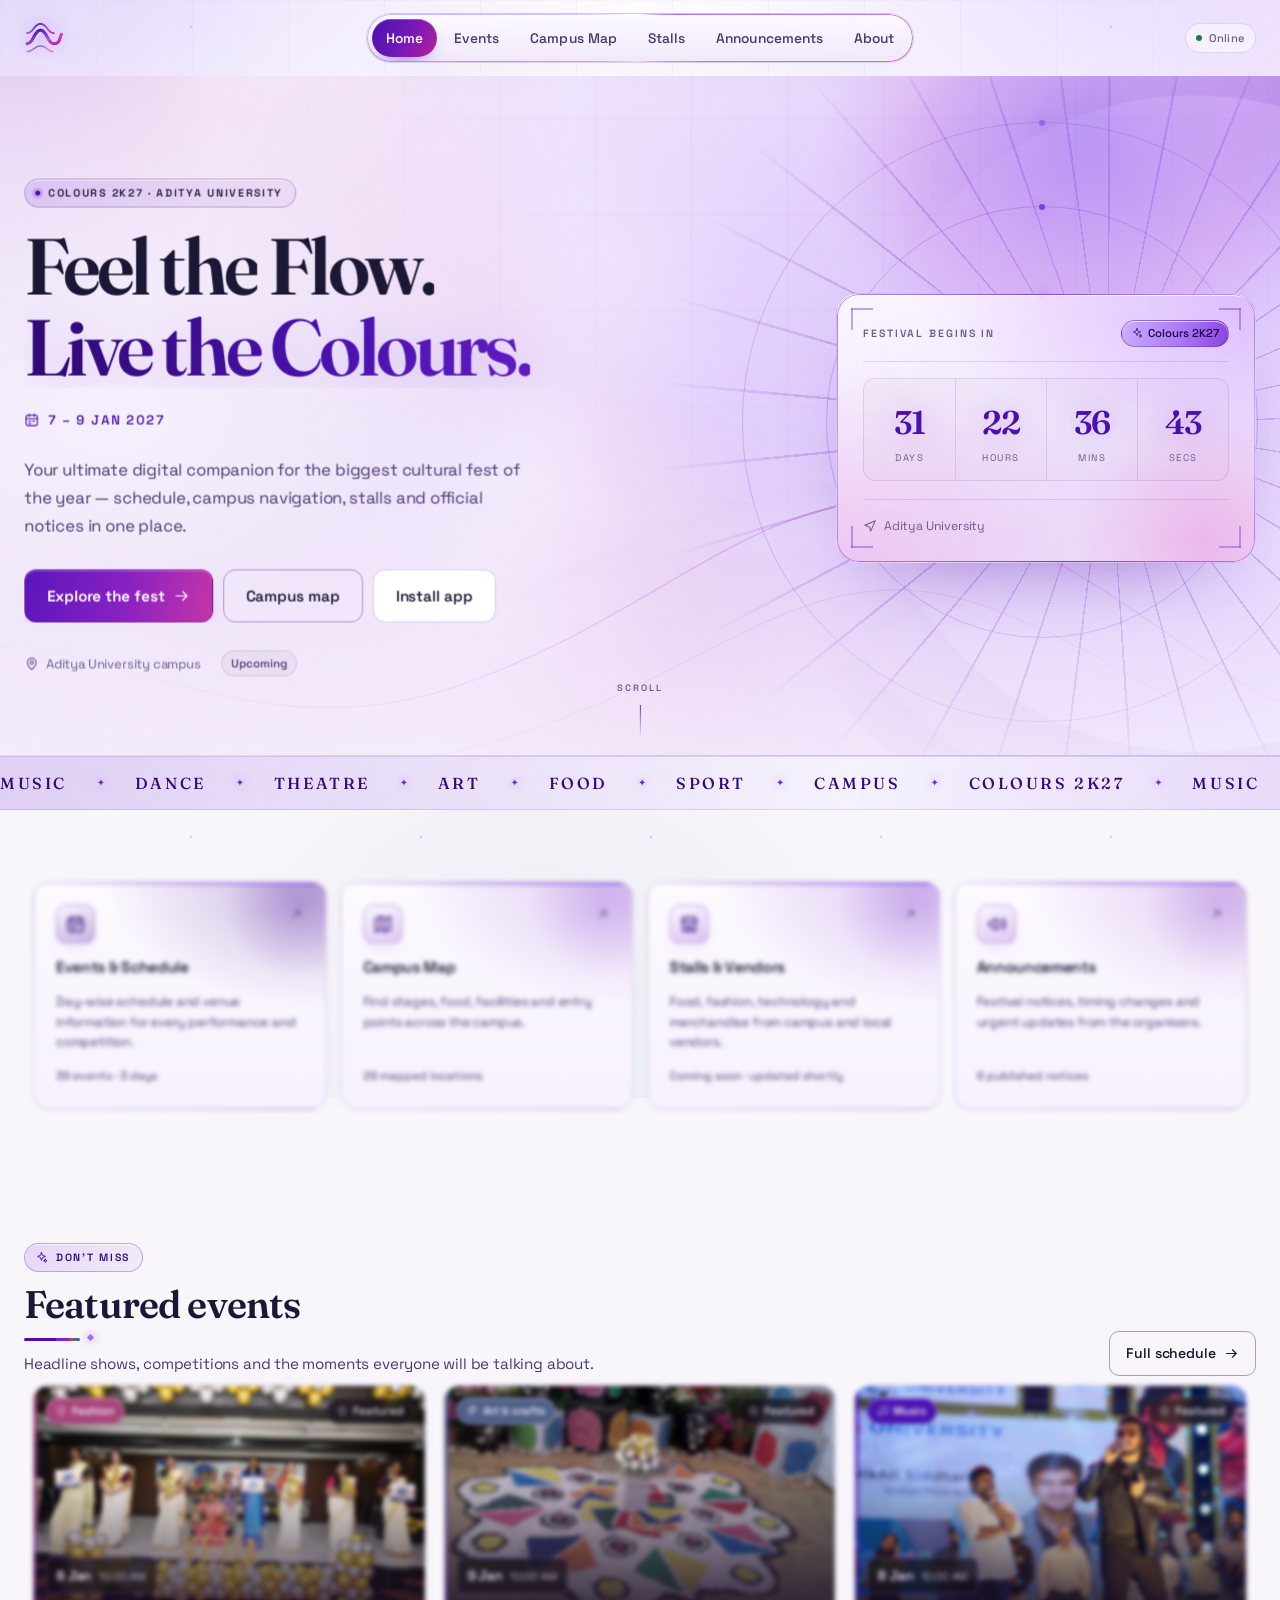
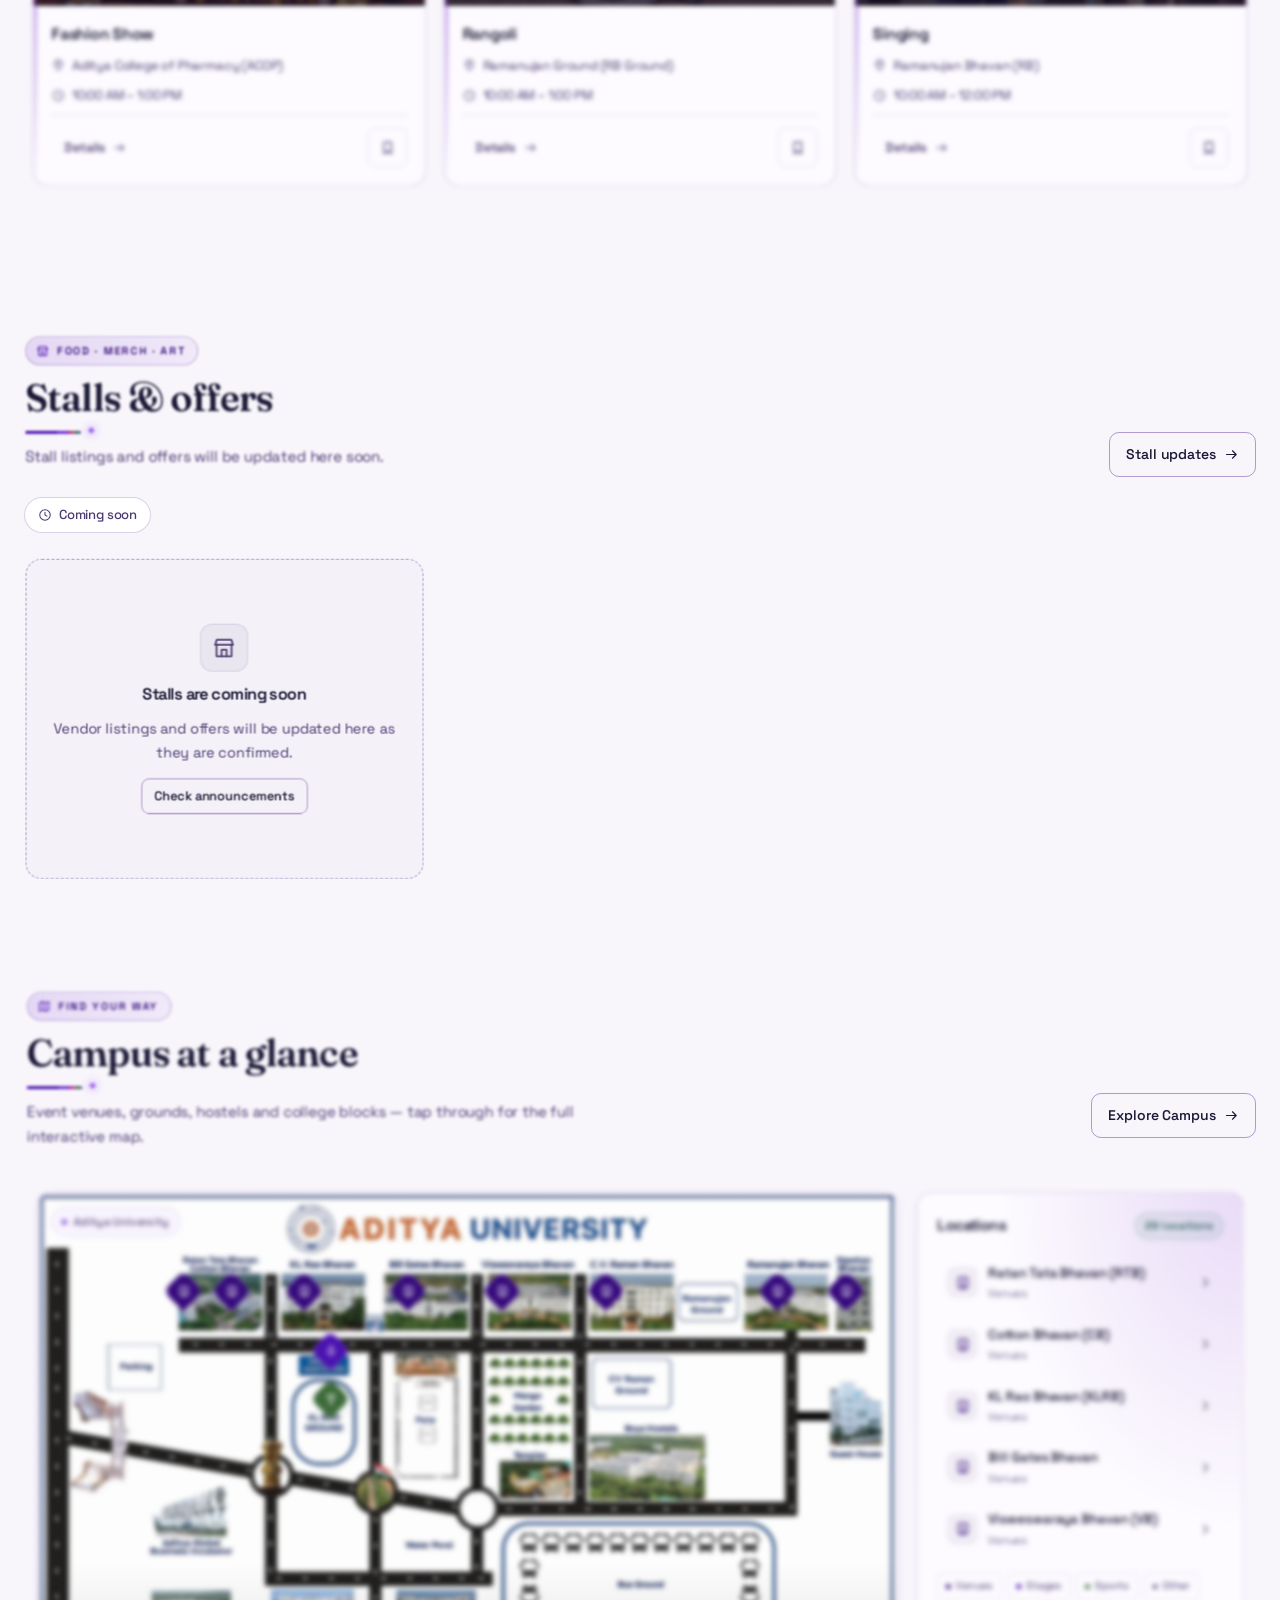
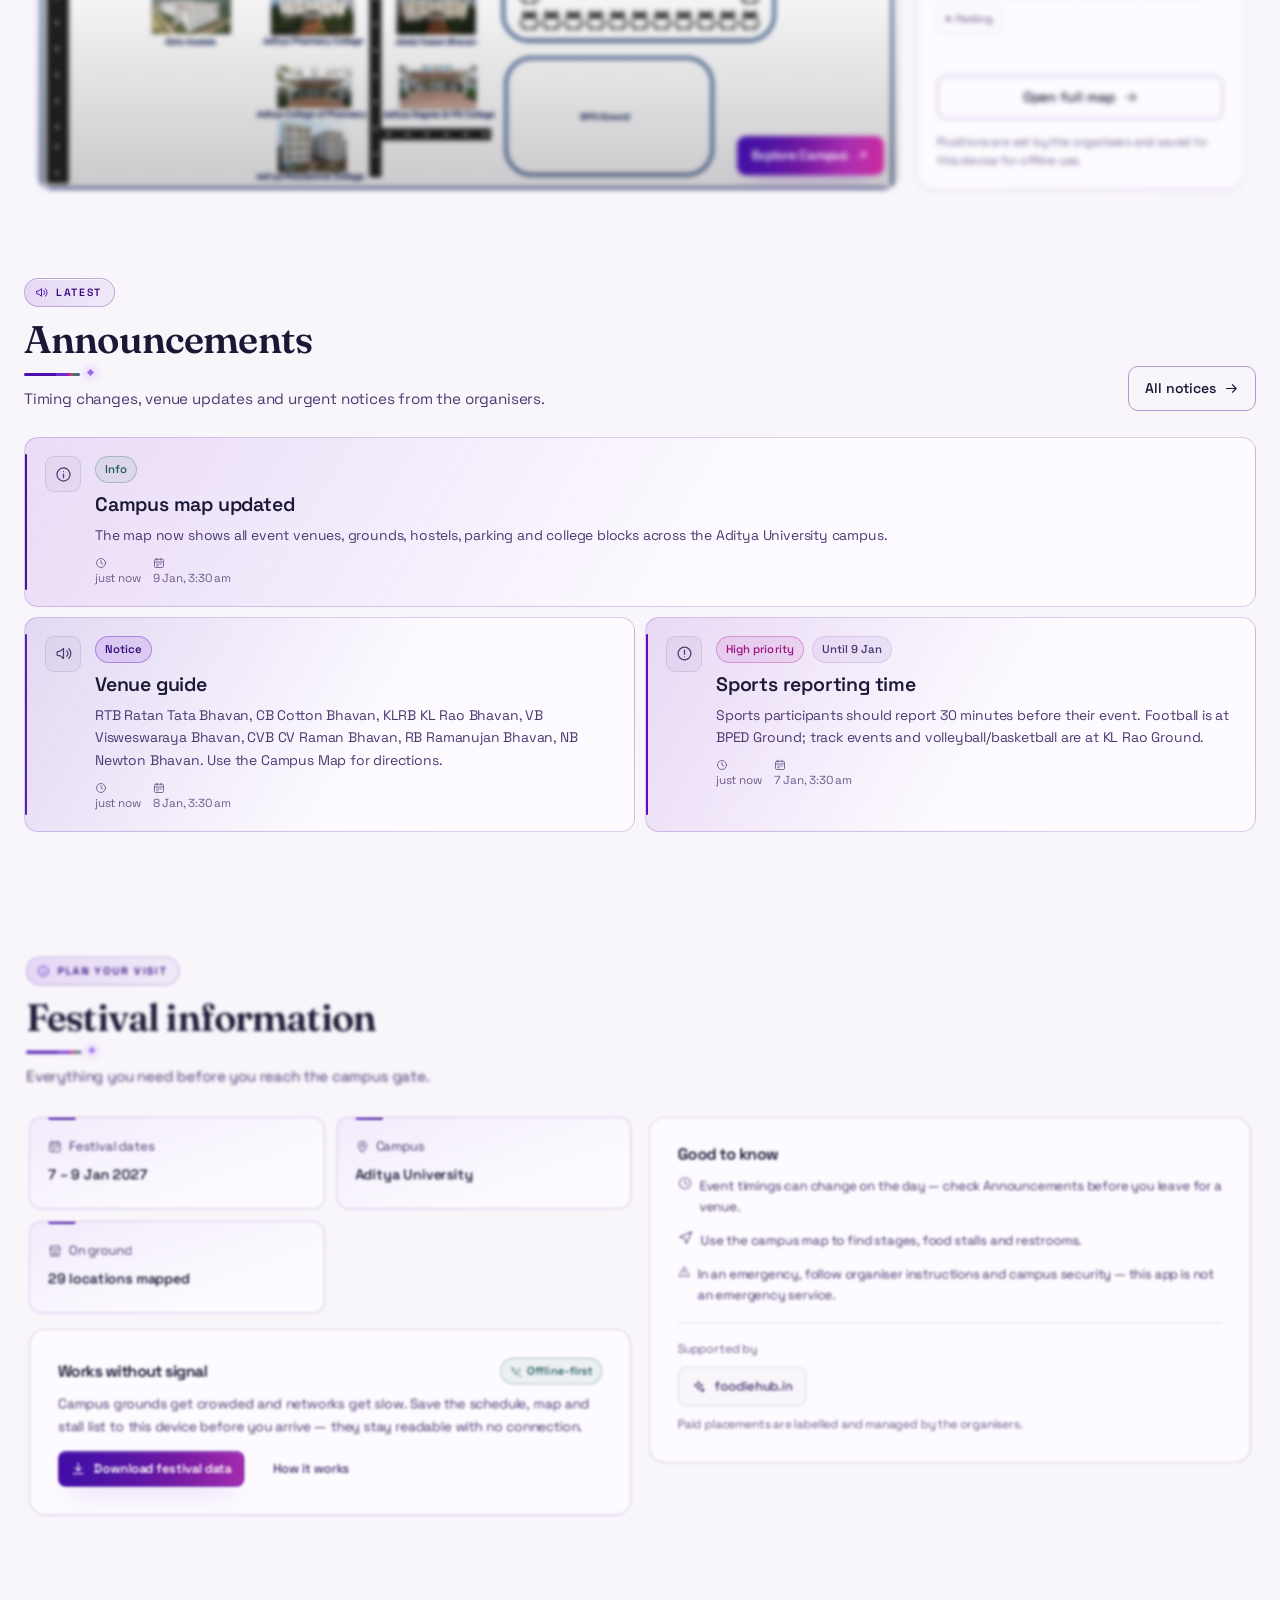
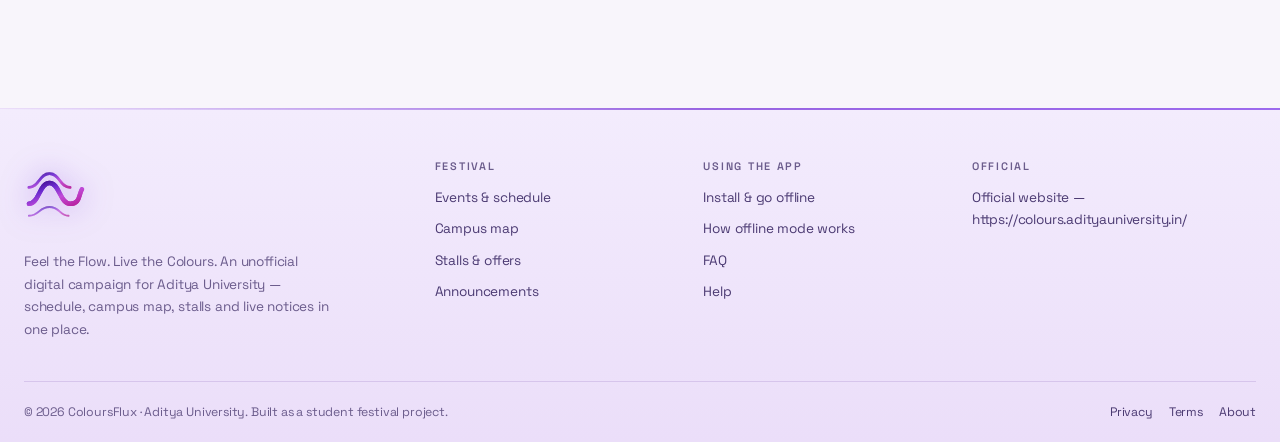
==== index.html @ 18044e61 "Remove data-source notices from public pages Dropped all public sync/sample info strips and labels, " ====
<!doctype html>
<html lang="en">
<head>
  <meta charset="utf-8" />
  <script>
    /* One-time reset for browsers still running an old service-worker cache. */
    (function () {
      try {
        var stamp = 'v2.0.59';
        if (!('serviceWorker' in navigator) || localStorage.getItem('cf.cacheReset') === stamp) return;
        Promise.all([navigator.serviceWorker.getRegistrations(), caches.keys()])
          .then(function (res) {
            var regs = res[0] || [];
            var keys = (res[1] || []).filter(function (k) { return k.indexOf('coloursflux-') === 0; });
            if (!regs.length && !keys.length) return;
            localStorage.setItem('cf.cacheReset', stamp);
            return Promise.all(
              regs.map(function (r) { return r.unregister(); }).concat(
                keys.map(function (k) { return caches.delete(k); })
              )
            ).then(function () { location.reload(); });
          })
          .catch(function () {});
      } catch (e) {}
    })();
  </script>

  <meta name="viewport" content="width=device-width, initial-scale=1, viewport-fit=cover" />
  <title>ColoursFlux — Feel the Flow. Live the Colours.</title>
  <meta name="description" content="ColoursFlux is an unofficial digital campaign for Colours 2K27 at Aditya University. Explore events, the campus map, stalls, offers and live announcements — online or offline." />
  <meta name="theme-color" content="#f8f5fb" />
  <meta name="color-scheme" content="light" />
  <link rel="preload" href="assets/fonts/fraunces-latin.woff2" as="font" type="font/woff2" crossorigin />
  <link rel="preload" href="assets/fonts/space-grotesk-latin.woff2" as="font" type="font/woff2" crossorigin />
  <link rel="manifest" href="manifest.webmanifest" />
  <link rel="icon" href="assets/icons/favicon.png" sizes="64x64" type="image/png" />
  <link rel="icon" href="assets/icons/favicon.svg" type="image/svg+xml" />
  <link rel="apple-touch-icon" href="assets/icons/apple-touch-icon.png" />
  <meta property="og:title" content="ColoursFlux — Colours 2K27" />
  <meta property="og:description" content="Feel the Flow. Live the Colours. Events, campus map, stalls and announcements in one app." />
  <meta property="og:type" content="website" />
  <script>
    // The cultural ident greets every fresh open of the website, even on the
    // same device. Moving from another page of the site, reloading or going
    // back stays quiet. ?intro=0 skips it, ?intro=1 replays it.
    try {
      const params = new URLSearchParams(location.search);
      const forced = params.get('intro') === '1';
      const skip = params.get('intro') === '0';
      let internal = false;
      if (!forced && !skip) {
        const entry = performance.getEntriesByType('navigation')[0];
        const type = entry
          ? entry.type
          : (performance.navigation && ['navigate', 'reload', 'back_forward'][performance.navigation.type]) || 'navigate';
        if (type === 'back_forward' || type === 'reload') {
          internal = true;
        } else if (document.referrer) {
          try {
            internal = new URL(document.referrer).origin === location.origin;
          } catch (e) {}
        }
      }
      if (skip || (!forced && internal)) {
        document.documentElement.classList.add('intro-seen');
      }
    } catch (e) {}
  </script>
  <link rel="stylesheet" href="assets/css/base.css?v=2.0.59" />
  <link rel="stylesheet" href="assets/css/components.css?v=2.0.59" />
  <link rel="stylesheet" href="assets/css/pages.css?v=2.0.59" />
  <link rel="stylesheet" href="assets/css/intro.css?v=9" />
  <noscript><style>.intro { display: none; }</style></noscript>
  <script type="module" src="assets/js/pages/home.js?v=2"></script>
  <script type="module">
    // Boot the opening animation independently of the cached home bundle, so
    // it still plays for visitors who have an older home.js in the service
    // worker cache.
    import { mountIntro } from './assets/js/intro.js?v=12';
    mountIntro();
  </script>
</head>
<body>
  <div class="intro" id="fest-intro" role="presentation" aria-hidden="true">
    <div class="intro-aura" aria-hidden="true"></div>

    <div class="intro-stage">
      <div class="intro-emblem" aria-hidden="true">
        <span class="intro-rays"></span>
        <span class="intro-rings">
          <i class="intro-ring-outer"></i>
          <i class="intro-ring-mid"></i>
          <i class="intro-ring-inner"></i>
        </span>
        <div class="intro-petals intro-petals-outer"></div>
        <div class="intro-petals intro-petals-inner"></div>
        <div class="intro-kolam"></div>

        <span class="intro-disc">
          <svg class="intro-wave" viewBox="55 115 435 330" xmlns="http://www.w3.org/2000/svg" focusable="false">
            <defs>
              <linearGradient id="intro-flow" x1="0" y1="0" x2="1" y2="1">
                <stop offset="0" stop-color="#35097c" />
                <stop offset=".32" stop-color="#6b2bd0" />
                <stop offset=".62" stop-color="#c04ad8" />
                <stop offset="1" stop-color="#b7209b" />
              </linearGradient>
            </defs>
            <g fill="none" stroke="url(#intro-flow)" stroke-linecap="round">
              <path pathLength="100" d="M86 336c66 0 66-132 132-132s66 132 132 132 54-60 76-92" stroke-width="28" />
              <path pathLength="100" d="M86 232c66 0 66-88 132-88s66 88 132 88" stroke-width="17" opacity=".72" />
              <path pathLength="100" d="M86 412c66 0 66-56 132-56s66 56 122 56" stroke-width="12" opacity=".45" />
            </g>
          </svg>
        </span>
      </div>

      <div class="intro-copy">
        <p class="intro-kicker">A Cultural Festival</p>
        <h2 class="intro-title" aria-label="Colours Flux">
          <span class="intro-word">Colours</span>
          <span class="intro-word intro-word-flux">Flux</span>
        </h2>
        <p class="intro-subtitle">An <span>unofficial</span> digital campaign of Colours.</p>
        <span class="intro-underline" aria-hidden="true"></span>
        <p class="intro-meta">7&ndash;9 January 2027</p>
        <p class="intro-institution">Aditya University</p>
      </div>
    </div>

    <span class="intro-enter"><span class="intro-enter-dot"></span> Tap to enter</span>
    <span class="intro-timer" aria-hidden="true"><i></i></span>
  </div>
  <script>
    // Last-resort cleanup if the module fails to load or a cached script is
    // still the previous version. The controller normally closes it sooner.
    setTimeout(function () {
      var intro = document.getElementById('fest-intro');
      if (!intro) return;
      intro.remove();
      document.documentElement.classList.remove('intro-open');
    }, 6100);
  </script>

  <a class="skip-link" href="#main">Skip to content</a>
  <header id="site-header" class="site-header"></header>

  <main id="main">
    <section class="hero">
      <div class="container hero-inner">
        <div class="hero-copy">
          <span class="eyebrow eyebrow-glow"><span class="dot"></span> Colours 2K27 · Aditya University</span>
          <h1>Feel the Flow. <br /><span class="gradient-text">Live the Colours.</span></h1>
          <div class="hero-date" id="festival-dates">Dates announced soon</div>
          <p class="lead">Your ultimate digital companion for the biggest cultural fest of the year — schedule, campus navigation, stalls and official notices in one place.</p>

          <div class="cluster hero-actions">
            <a class="btn btn-gold btn-lg" href="events.html">Explore the fest <i data-icon="arrow-right" data-size="17"></i></a>
            <a class="btn btn-outline btn-lg" href="map.html">Campus map</a>
            <button class="btn btn-lg" data-install-app hidden>Install app</button>
          </div>

          <div class="hero-meta">
            <span><i data-icon="map-pin" data-size="15"></i> Aditya University campus</span>
            <span id="festival-phase" class="badge badge-purple">Schedule loading…</span>
          </div>
        </div>

        <aside class="hero-panel" aria-label="Festival countdown">
          <div class="hero-panel-head">
            <span class="hero-panel-kicker" id="countdown-label">Festival countdown</span>
            <span class="badge badge-gold"><i data-icon="sparkles" data-size="12"></i> Colours 2K27</span>
          </div>
          <div id="countdown-host" aria-live="off"></div>
          <div class="hero-panel-foot">
            <span><i data-icon="navigation" data-size="14"></i> Aditya University</span>
          </div>
        </aside>
      </div>
      <a class="hero-scroll" href="#quick-title"><span>Scroll</span><i aria-hidden="true"></i></a>
    </section>

    <div class="fest-ribbon" aria-hidden="true">
      <div class="fest-ribbon-track">
        <span class="ribbon-item">Music</span><span class="ribbon-star">✦</span>
        <span class="ribbon-item">Dance</span><span class="ribbon-star">✦</span>
        <span class="ribbon-item">Theatre</span><span class="ribbon-star">✦</span>
        <span class="ribbon-item">Art</span><span class="ribbon-star">✦</span>
        <span class="ribbon-item">Food</span><span class="ribbon-star">✦</span>
        <span class="ribbon-item">Sport</span><span class="ribbon-star">✦</span>
        <span class="ribbon-item">Campus</span><span class="ribbon-star">✦</span>
        <span class="ribbon-item">Colours 2K27</span><span class="ribbon-star">✦</span>
        <span class="ribbon-item">Music</span><span class="ribbon-star">✦</span>
        <span class="ribbon-item">Dance</span><span class="ribbon-star">✦</span>
        <span class="ribbon-item">Theatre</span><span class="ribbon-star">✦</span>
        <span class="ribbon-item">Art</span><span class="ribbon-star">✦</span>
        <span class="ribbon-item">Food</span><span class="ribbon-star">✦</span>
        <span class="ribbon-item">Sport</span><span class="ribbon-star">✦</span>
        <span class="ribbon-item">Campus</span><span class="ribbon-star">✦</span>
        <span class="ribbon-item">Colours 2K27</span><span class="ribbon-star">✦</span>
        <span class="ribbon-item">Music</span><span class="ribbon-star">✦</span>
        <span class="ribbon-item">Dance</span><span class="ribbon-star">✦</span>
        <span class="ribbon-item">Theatre</span><span class="ribbon-star">✦</span>
        <span class="ribbon-item">Art</span><span class="ribbon-star">✦</span>
        <span class="ribbon-item">Food</span><span class="ribbon-star">✦</span>
        <span class="ribbon-item">Sport</span><span class="ribbon-star">✦</span>
        <span class="ribbon-item">Campus</span><span class="ribbon-star">✦</span>
        <span class="ribbon-item">Colours 2K27</span><span class="ribbon-star">✦</span>
        <span class="ribbon-item">Music</span><span class="ribbon-star">✦</span>
        <span class="ribbon-item">Dance</span><span class="ribbon-star">✦</span>
        <span class="ribbon-item">Theatre</span><span class="ribbon-star">✦</span>
        <span class="ribbon-item">Art</span><span class="ribbon-star">✦</span>
        <span class="ribbon-item">Food</span><span class="ribbon-star">✦</span>
        <span class="ribbon-item">Sport</span><span class="ribbon-star">✦</span>
        <span class="ribbon-item">Campus</span><span class="ribbon-star">✦</span>
        <span class="ribbon-item">Colours 2K27</span><span class="ribbon-star">✦</span>
      </div>
    </div>

    <section class="section-tight" aria-labelledby="quick-title">
      <div class="container">
        <h2 id="quick-title" class="sr-only">Quick access</h2>
        <div class="quick-grid">
          <a class="quick-card" href="events.html">
            <span class="quick-etop">
              <span class="quick-icon"><i data-icon="calendar" data-size="20"></i></span>
              <span class="go" aria-hidden="true"><i data-icon="arrow-up-right" data-size="16"></i></span>
            </span>
            <span class="quick-label">Events &amp; Schedule</span>
            <span class="quick-sub">Day-wise schedule and venue information for every performance and competition.</span>
            <span class="quick-meta" id="quick-events">Full day-wise schedule</span>
          </a>
          <a class="quick-card" href="map.html">
            <span class="quick-etop">
              <span class="quick-icon"><i data-icon="map" data-size="20"></i></span>
              <span class="go" aria-hidden="true"><i data-icon="arrow-up-right" data-size="16"></i></span>
            </span>
            <span class="quick-label">Campus Map</span>
            <span class="quick-sub">Find stages, food, facilities and entry points across the campus.</span>
            <span class="quick-meta" id="quick-locations">Stages, food court, parking</span>
          </a>
          <a class="quick-card" href="stalls.html">
            <span class="quick-etop">
              <span class="quick-icon"><i data-icon="store" data-size="20"></i></span>
              <span class="go" aria-hidden="true"><i data-icon="arrow-up-right" data-size="16"></i></span>
            </span>
            <span class="quick-label">Stalls &amp; Vendors</span>
            <span class="quick-sub">Food, fashion, technology and merchandise from campus and local vendors.</span>
            <span class="quick-meta" id="quick-vendors">Vendors and festival offers</span>
          </a>
          <a class="quick-card" href="announcements.html">
            <span class="quick-etop">
              <span class="quick-icon"><i data-icon="megaphone" data-size="20"></i></span>
              <span class="go" aria-hidden="true"><i data-icon="arrow-up-right" data-size="16"></i></span>
            </span>
            <span class="quick-label">Announcements</span>
            <span class="quick-sub">Festival notices, timing changes and urgent updates from the organisers.</span>
            <span class="quick-meta" id="quick-announcements">Live notices and updates</span>
          </a>
        </div>
        <div id="home-status" style="margin-top:14px"></div>
      </div>
    </section>

    <section class="section" aria-labelledby="featured-events-title">
      <div class="container">
        <div class="section-head">
          <div>
            <span class="eyebrow"><i data-icon="sparkles" data-size="13"></i> Don't miss</span>
            <h2 id="featured-events-title" style="margin-top:10px">Featured events</h2>
            <p>Headline shows, competitions and the moments everyone will be talking about.</p>
          </div>
          <a class="btn btn-outline" href="events.html">Full schedule <i data-icon="arrow-right" data-size="15"></i></a>
        </div>
        <div class="grid grid-3" id="featured-events">
          <div class="sk-card"><div class="sk sk-media"></div><div style="padding:18px;display:grid;gap:10px"><div class="sk sk-line w60"></div><div class="sk sk-line w80"></div><div class="sk sk-line w40"></div></div></div>
          <div class="sk-card"><div class="sk sk-media"></div><div style="padding:18px;display:grid;gap:10px"><div class="sk sk-line w60"></div><div class="sk sk-line w80"></div><div class="sk sk-line w40"></div></div></div>
          <div class="sk-card"><div class="sk sk-media"></div><div style="padding:18px;display:grid;gap:10px"><div class="sk sk-line w60"></div><div class="sk sk-line w80"></div><div class="sk sk-line w40"></div></div></div>
        </div>
      </div>
    </section>

    <section class="section-tight" aria-labelledby="vendors-title">
      <div class="container">
        <div class="section-head">
          <div>
            <span class="eyebrow"><i data-icon="store" data-size="13"></i> Food · Merch · Art</span>
            <h2 id="vendors-title" style="margin-top:10px">Stalls &amp; offers</h2>
            <p>Stall listings and offers will be updated here soon.</p>
          </div>
          <a class="btn btn-outline" href="stalls.html">Stall updates <i data-icon="arrow-right" data-size="15"></i></a>
        </div>
        <div class="chip-row vendor-chips" id="home-vendor-chips" role="navigation" aria-label="Stall updates"></div>
        <div class="grid grid-3" id="featured-vendors">
          <div class="state">
            <div class="state-icon"><i data-icon="store" data-size="24"></i></div>
            <h3>Stalls are coming soon</h3>
            <p>Vendor listings and offers will be updated here as they are confirmed.</p>
          </div>
        </div>
      </div>
    </section>

    <section class="section-tight" aria-labelledby="map-preview-title">
      <div class="container">
        <div class="section-head">
          <div>
            <span class="eyebrow"><i data-icon="map" data-size="13"></i> Find your way</span>
            <h2 id="map-preview-title" style="margin-top:10px">Campus at a glance</h2>
            <p>Event venues, grounds, hostels and college blocks — tap through for the full interactive map.</p>
          </div>
          <a class="btn btn-outline" href="map.html">Explore Campus <i data-icon="arrow-right" data-size="15"></i></a>
        </div>

        <div class="home-map-grid">
          <div class="map-board map-preview" id="home-map-board" role="group" aria-label="Campus map preview">
            <div id="home-map-art"></div>
            <div id="home-map-markers" aria-hidden="true"></div>
            <span class="map-preview-badge"><span class="dot"></span> Aditya University</span>
            <a class="map-preview-cta" href="map.html">Explore Campus <i data-icon="arrow-up-right" data-size="14"></i></a>
          </div>

          <aside class="home-map-panel" aria-label="Campus locations preview">
            <div class="between">
              <h3>Locations</h3>
              <span class="badge badge-cyan" id="home-map-count">—</span>
            </div>
            <div class="home-map-list" id="home-map-list"></div>
            <div class="home-map-legend" id="home-map-legend" aria-label="Location types"></div>
            <a class="btn btn-outline btn-block" href="map.html">Open full map <i data-icon="arrow-right" data-size="15"></i></a>
            <p class="micro dim">Positions are set by the organisers and saved to this device for offline use.</p>
          </aside>
        </div>
      </div>
    </section>

    <section class="section-tight" aria-labelledby="announce-title">
      <div class="container">
        <div class="section-head">
          <div>
            <span class="eyebrow"><i data-icon="megaphone" data-size="13"></i> Latest</span>
            <h2 id="announce-title" style="margin-top:10px">Announcements</h2>
            <p>Timing changes, venue updates and urgent notices from the organisers.</p>
          </div>
          <a class="btn btn-outline" href="announcements.html">All notices <i data-icon="arrow-right" data-size="15"></i></a>
        </div>
        <div class="announce-feed home-announcements" id="home-announcements"></div>
      </div>
    </section>

    <section class="section" aria-labelledby="info-title">
      <div class="container">
        <div class="section-head">
          <div>
            <span class="eyebrow"><i data-icon="info" data-size="13"></i> Plan your visit</span>
            <h2 id="info-title" style="margin-top:10px">Festival information</h2>
            <p>Everything you need before you reach the campus gate.</p>
          </div>
        </div>

        <div class="grid grid-2" style="align-items:start">
          <div class="stack" style="--gap:16px">
            <div class="info-grid info-grid-2" id="festival-facts"></div>
            <div class="card card-pad">
              <div class="between" style="margin-bottom:8px">
                <h3 style="font-size:1rem">Works without signal</h3>
                <span class="badge badge-cyan"><i data-icon="wifi-off" data-size="12"></i> Offline-first</span>
              </div>
              <p class="small">Campus grounds get crowded and networks get slow. Save the schedule, map and stall list to this device before you arrive — they stay readable with no connection.</p>
              <div class="cluster" style="margin-top:14px">
                <button class="btn btn-primary btn-sm" data-download-data><i data-icon="download" data-size="15"></i> Download festival data</button>
                <a class="btn btn-sm btn-ghost" href="install.html">How it works</a>
              </div>
            </div>
          </div>

          <div class="card card-pad">
            <h3 style="font-size:1rem;margin-bottom:12px">Good to know</h3>
            <div class="stack" style="--gap:12px">
              <div class="meta-row" style="align-items:flex-start"><i data-icon="clock" data-size="16"></i><span style="white-space:normal">Event timings can change on the day — check Announcements before you leave for a venue.</span></div>
              <div class="meta-row" style="align-items:flex-start"><i data-icon="navigation" data-size="16"></i><span style="white-space:normal">Use the campus map to find stages, food stalls and restrooms.</span></div>
              <div class="meta-row" style="align-items:flex-start"><i data-icon="alert-triangle" data-size="16"></i><span style="white-space:normal">In an emergency, follow organiser instructions and campus security — this app is not an emergency service.</span></div>
            </div>
            <div class="divider" style="margin:16px 0"></div>
            <div id="sponsor-strip-host"></div>
          </div>
        </div>
      </div>
    </section>
  </main>

  <footer id="site-footer" class="site-footer"></footer>
</body>
</html>
---- assets/css/base.css ----
/* ============================================================
   ColoursFlux — foundations: tokens, reset, type, controls
   Official theme: pale lilac surfaces, deep-plum ink and a violet
   accent that runs to magenta in gradients. The --gold* token names
   are kept for compatibility but now hold that violet accent.
   ============================================================ */

@font-face {
  font-family: "Fraunces";
  src: url("../fonts/fraunces-latin.woff2") format("woff2");
  font-weight: 400 700;
  font-style: normal;
  font-display: swap;
}

@font-face {
  font-family: "Space Grotesk";
  src: url("../fonts/space-grotesk-latin.woff2") format("woff2");
  font-weight: 400 700;
  font-style: normal;
  font-display: swap;
}

:root {
  /* Surfaces — pale lilac */
  --bg: #f8f5fb;
  --bg-deep: #efe7fb;
  --bg-2: #f4eefc;
  --bg-elev: #ffffff;
  --card: #fdfbff;
  --card-2: #f6f0fd;
  --card-3: #ece2f8;
  --elevated: #ffffff;

  /* Ink */
  --text: #1a1835;
  --muted: #4b3a72;
  --muted-dim: #6b5c8c;

  /* Accents — violet leads; the rest are muted supporting hues */
  --purple: #3d08a6;
  --purple-bright: #6b2bd0;
  --magenta: #b7209b;
  --cyan: #2f6f6b;
  --blue: #3d6489;
  --green: #1d7a4d;
  --amber: #8a5a10;
  --red: #b3261e;
  --gold: #6b2bd0;
  --gold-bright: #9d6bf0;
  --gold-deep: #4a0fae;
  --gold-ink: #35097c;

  /* Lines */
  --border: rgba(78, 32, 148, 0.2);
  --border-strong: rgba(78, 32, 148, 0.42);
  --border-soft: rgba(78, 32, 148, 0.12);
  --hairline: rgba(78, 32, 148, 0.14);

  /* Gradients */
  --grad: linear-gradient(96deg, #2f0a72 0%, #4a12b0 28%, #6d21ca 56%, #8d2ac0 78%, #a52f9c 100%);
  --grad-cta: linear-gradient(100deg, #400ea7 0%, #5114a5 22%, #751aa3 46%, #ab2fb1 74%, #d02a9f 100%);
  --grad-soft: linear-gradient(140deg, rgba(107, 43, 208, 0.18), rgba(107, 43, 208, 0.04));
  --grad-gold: linear-gradient(100deg, #5b16bd, #8b22c2 55%, #c535a8);

  /* Shape + elevation */
  --r-sm: 8px;
  --r: 12px;
  --r-lg: 16px;
  --r-xl: 22px;
  --r-pill: 999px;

  --shadow-sm: 0 1px 2px rgba(46, 22, 86, 0.08);
  --shadow: 0 20px 42px -30px rgba(46, 22, 86, 0.34);
  --shadow-glow: 0 24px 56px -32px rgba(88, 22, 190, 0.4);
  --ring: 0 0 0 3px rgba(107, 43, 208, 0.3);

  /* Type */
  --font: "Space Grotesk", "Segoe UI Variable", "Segoe UI", system-ui, -apple-system, "Helvetica Neue", Arial, sans-serif;
  --font-display: "Fraunces", "Iowan Old Style", "Palatino Linotype", Georgia, serif;
  --mono: "JetBrains Mono", ui-monospace, SFMono-Regular, Menlo, Consolas, monospace;
  --fs-hero: clamp(2.9rem, 6.2vw, 5.4rem);
  --fs-page: clamp(2.1rem, 4vw, 3.1rem);

  /* Rhythm */
  --header-h: 76px;
  --container: 1800px;
  --ease: cubic-bezier(0.2, 0.7, 0.2, 1);
}

*,
*::before,
*::after {
  box-sizing: border-box;
}

* {
  margin: 0;
}

html {
  -webkit-text-size-adjust: 100%;
  scroll-behavior: smooth;
  scroll-padding-top: calc(var(--header-h) + 24px);
}

body {
  min-height: 100dvh;
  background: var(--bg);
  color: var(--text);
  font-family: var(--font);
  font-size: 16px;
  line-height: 1.65;
  letter-spacing: -0.011em;
  -webkit-font-smoothing: antialiased;
  text-rendering: optimizeLegibility;
  overflow-x: hidden;
}

/* Lilac wash: soft violet light in the corners over a near-white surface. */
body::before {
  content: "";
  position: fixed;
  inset: 0;
  z-index: -2;
  background:
    radial-gradient(50rem 32rem at 8% -12%, rgba(139, 92, 246, 0.2), transparent 68%),
    radial-gradient(46rem 32rem at 92% -8%, rgba(214, 190, 255, 0.55), transparent 66%),
    linear-gradient(180deg, #fdfbff 0%, var(--bg) 36rem);
  pointer-events: none;
}

body::after {
  content: "";
  position: fixed;
  inset: 0;
  z-index: -1;
  background-image:
    linear-gradient(to right, rgba(86, 38, 160, 0.05) 1px, transparent 1px),
    linear-gradient(to bottom, rgba(86, 38, 160, 0.04) 1px, transparent 1px);
  background-size: 96px 96px;
  mask-image: radial-gradient(90% 55% at 50% 0%, #000 0%, transparent 72%);
  -webkit-mask-image: radial-gradient(90% 55% at 50% 0%, #000 0%, transparent 72%);
  pointer-events: none;
}

img,
svg,
video {
  display: block;
  max-width: 100%;
}

img {
  height: auto;
}

a {
  color: inherit;
  text-decoration: none;
}

button,
input,
select,
textarea {
  font: inherit;
  color: inherit;
}

button {
  cursor: pointer;
  background: none;
  border: 0;
}

ul,
ol {
  padding: 0;
  list-style: none;
}

h1,
h2,
h3,
h4 {
  line-height: 1.1;
  letter-spacing: -0.034em;
  font-weight: 620;
  text-wrap: balance;
}

h1,
h2 {
  font-family: var(--font-display);
  font-optical-sizing: auto;
  font-weight: 600;
  letter-spacing: -0.022em;
}

h1 {
  font-size: clamp(2.6rem, 5.8vw, 4.6rem);
  letter-spacing: -0.03em;
}

h2 {
  font-size: clamp(1.7rem, 3.2vw, 2.4rem);
}

h3 {
  font-size: clamp(1.05rem, 1.7vw, 1.22rem);
}

p {
  color: var(--muted);
}

::selection {
  background: rgba(124, 58, 217, 0.35);
  color: #17121c;
}

:focus-visible {
  outline: 2px solid var(--gold-deep);
  outline-offset: 3px;
  border-radius: 6px;
}

/* ---------- layout ---------- */

.container {
  width: min(100% - 48px, var(--container));
  margin-inline: auto;
}

.container-narrow {
  width: min(100% - 48px, 820px);
  margin-inline: auto;
}

.section {
  padding-block: clamp(52px, 7vw, 84px);
}

.section-tight {
  padding-block: clamp(32px, 4.6vw, 52px);
}

.stack {
  display: flex;
  flex-direction: column;
  gap: var(--gap, 16px);
}

.cluster {
  display: flex;
  flex-wrap: wrap;
  align-items: center;
  gap: var(--gap, 12px);
}

.between {
  display: flex;
  align-items: center;
  justify-content: space-between;
  gap: 16px;
  flex-wrap: wrap;
}

.grid {
  display: grid;
  gap: 18px;
}

.grid-2 { grid-template-columns: repeat(2, minmax(0, 1fr)); }
.grid-3 { grid-template-columns: repeat(3, minmax(0, 1fr)); }
.grid-4 { grid-template-columns: repeat(4, minmax(0, 1fr)); }

.span-2 { grid-column: span 2; }
.span-full { grid-column: 1 / -1; }

/* ---------- type helpers ---------- */

.eyebrow {
  display: inline-flex;
  align-items: center;
  gap: 8px;
  padding: 5px 12px 5px 10px;
  border: 1px solid rgba(71, 18, 151, 0.28);
  border-radius: var(--r-pill);
  background: linear-gradient(120deg, rgba(124, 58, 217, 0.16), rgba(124, 58, 217, 0.05));
  color: var(--gold-ink);
  font-size: 0.66rem;
  font-weight: 600;
  letter-spacing: 0.16em;
  text-transform: uppercase;
  box-shadow: inset 0 1px 0 rgba(255, 255, 255, 0.7);
}

.eyebrow .dot {
  width: 5px;
  height: 5px;
  border-radius: 50%;
  background: var(--gold-deep);
  box-shadow: 0 0 0 3px rgba(124, 58, 217, 0.18);
  animation: dot-pulse 2.6s ease-in-out infinite;
}

@keyframes dot-pulse {
  0%, 100% { transform: scale(1); opacity: 0.8; }
  50% { transform: scale(1.45); opacity: 1; }
}

.eyebrow-glow {
  color: var(--text);
}

.eyebrow-glow .dot {
  background: var(--gold-deep);
  box-shadow: 0 0 0 3px rgba(124, 58, 217, 0.22);
}

.eyebrow .icon {
  color: var(--gold-deep);
}

.gradient-text {
  background: var(--grad);
  background-size: 220% 100%;
  -webkit-background-clip: text;
  background-clip: text;
  color: transparent;
  animation: gradient-pan 9s ease-in-out infinite;
}

@keyframes gradient-pan {
  0%, 100% { background-position: 0% 50%; }
  50% { background-position: 100% 50%; }
}

.lead {
  color: var(--muted);
  font-size: clamp(1rem, 1.4vw, 1.1rem);
  line-height: 1.7;
  max-width: 56ch;
}

.muted { color: var(--muted); }
.dim { color: var(--muted-dim); }
.small { font-size: 0.86rem; }
.micro { font-size: 0.76rem; }
.mono { font-family: var(--mono); }
.center { text-align: center; }
.nowrap { white-space: nowrap; }

.section-head {
  display: flex;
  align-items: flex-end;
  justify-content: space-between;
  gap: 24px;
  flex-wrap: wrap;
  margin-bottom: 26px;
}

.section-head h2 {
  position: relative;
  margin-top: 10px;
  padding-bottom: 16px;
}

.section-head h2::after {
  content: "";
  position: absolute;
  left: 0;
  bottom: 0;
  width: 58px;
  height: 3px;
  border-radius: 3px;
  background: linear-gradient(90deg, var(--gold-deep), var(--gold) 60%, var(--gold-bright));
  transform-origin: left center;
  animation: underline-grow 0.9s var(--ease) 0.15s both;
}

@keyframes underline-grow {
  from { transform: scaleX(0); opacity: 0; }
  to { transform: scaleX(1); opacity: 1; }
}

.section-head p {
  margin-top: 10px;
  max-width: 58ch;
  font-size: 0.95rem;
}

/* ---------- buttons ---------- */

.btn {
  --btn-bg: #ffffff;
  --btn-x: 50%;
  --btn-y: 50%;
  position: relative;
  display: inline-flex;
  align-items: center;
  justify-content: center;
  gap: 8px;
  min-height: 42px;
  padding: 10px 16px;
  border-radius: 10px;
  border: 1px solid var(--border);
  background: var(--btn-bg);
  color: var(--text);
  font-size: 0.875rem;
  font-weight: 550;
  letter-spacing: -0.006em;
  white-space: nowrap;
  overflow: hidden;
  isolation: isolate;
  transition: background-color 0.16s, border-color 0.16s, color 0.16s, transform 0.16s, box-shadow 0.16s;
}

.btn::before {
  content: "";
  position: absolute;
  inset: 0;
  z-index: 1;
  background: radial-gradient(180px circle at var(--btn-x) var(--btn-y), rgba(255, 255, 255, 0.62), transparent 64%);
  opacity: 0;
  mix-blend-mode: soft-light;
  transition: opacity 0.24s var(--ease);
  pointer-events: none;
}

.btn:hover {
  border-color: var(--border-strong);
  background-color: #f1eafc;
  transform: translateY(-1px);
}

.btn:hover::before,
.btn:focus-visible::before {
  opacity: 0.7;
}

.btn:active {
  transform: translateY(1px) scale(0.985);
}

.btn[disabled],
.btn[aria-disabled="true"] {
  opacity: 0.5;
  pointer-events: none;
}

.btn-primary {
  border-color: rgba(64, 14, 167, 0.5);
  background: var(--grad-cta);
  background-size: 140% 100%;
  color: #ffffff;
  font-weight: 620;
  box-shadow: 0 14px 28px -16px rgba(88, 22, 190, 0.65), inset 0 1px 0 rgba(255, 255, 255, 0.28);
}

.btn-primary:hover {
  background: var(--grad-cta);
  background-size: 140% 100%;
  background-position: 100% 0;
  color: #ffffff;
  box-shadow: 0 18px 34px -16px rgba(88, 22, 190, 0.75), inset 0 1px 0 rgba(255, 255, 255, 0.34);
}

.btn-gold {
  border-color: transparent;
  background: var(--grad-gold);
  color: #ffffff;
  font-weight: 650;
  box-shadow: 0 14px 30px -16px rgba(88, 22, 190, 0.6), inset 0 1px 0 rgba(255, 255, 255, 0.3);
}

.btn-gold:hover {
  background: linear-gradient(100deg, #6d1ecb, #9c2bc6 55%, #d02a9f);
  color: #ffffff;
  box-shadow: 0 18px 36px -16px rgba(88, 22, 190, 0.7), inset 0 1px 0 rgba(255, 255, 255, 0.38);
}

.btn-gold:focus-visible {
  outline-color: var(--gold-deep);
}

.btn-primary::after,
.btn-gold::after {
  content: "";
  position: absolute;
  inset: -60% -40%;
  z-index: -1;
  background: linear-gradient(105deg, transparent 38%, rgba(255, 255, 255, 0.34) 50%, transparent 62%);
  transform: translateX(-65%) rotate(8deg);
  transition: transform 0.55s var(--ease);
  pointer-events: none;
}

.btn-primary:hover::after,
.btn-gold:hover::after {
  transform: translateX(65%) rotate(8deg);
}

.btn-primary:focus-visible {
  outline-color: var(--gold-deep);
}

.btn-outline {
  background: transparent;
  border-color: var(--border-strong);
}

.btn-outline:hover {
  background: rgba(71, 18, 151, 0.07);
  border-color: var(--border-strong);
}

.btn-ghost {
  background: transparent;
  border-color: transparent;
  color: var(--muted);
}

.btn-ghost:hover {
  color: var(--text);
  background: rgba(71, 18, 151, 0.07);
  border-color: transparent;
}

.btn-danger {
  border-color: rgba(179, 38, 30, 0.3);
  background: rgba(179, 38, 30, 0.06);
  color: #991b1b;
}

.btn-danger:hover {
  background: rgba(179, 38, 30, 0.12);
}

.btn-sm {
  min-height: 34px;
  padding: 6px 12px;
  font-size: 0.8rem;
  border-radius: 8px;
}

.btn-lg {
  min-height: 50px;
  padding: 13px 22px;
  font-size: 0.95rem;
  border-radius: 12px;
}

.btn-block {
  width: 100%;
}

.btn-icon {
  width: 38px;
  height: 38px;
  min-height: 0;
  padding: 0;
  border-radius: 9px;
}

/* ---------- inputs ---------- */

.field {
  display: flex;
  flex-direction: column;
  gap: 7px;
  min-width: 0;
}

.field > label,
.field-label {
  font-size: 0.8rem;
  font-weight: 550;
  color: var(--muted);
  letter-spacing: 0.005em;
}

.input,
.select,
.textarea {
  width: 100%;
  min-height: 44px;
  padding: 10px 13px;
  background: #ffffff;
  border: 1px solid var(--border);
  border-radius: 9px;
  color: var(--text);
  font-size: 0.92rem;
  transition: border-color 0.16s, box-shadow 0.16s, background 0.16s;
}

.input::placeholder,
.textarea::placeholder {
  color: var(--muted-dim);
}

.input:hover,
.select:hover,
.textarea:hover {
  border-color: var(--border-strong);
}

.input:focus,
.select:focus,
.textarea:focus {
  outline: none;
  border-color: rgba(71, 18, 151, 0.7);
  box-shadow: var(--ring);
  background: #ffffff;
}

.textarea {
  min-height: 110px;
  resize: vertical;
  line-height: 1.55;
}

.select {
  appearance: none;
  background-image: url("data:image/svg+xml,%3Csvg xmlns='http://www.w3.org/2000/svg' width='16' height='16' viewBox='0 0 24 24' fill='none' stroke='%23737a87' stroke-width='2' stroke-linecap='round'%3E%3Cpath d='m6 9 6 6 6-6'/%3E%3C/svg%3E");
  background-repeat: no-repeat;
  background-position: right 12px center;
  background-color: #ffffff;
  padding-right: 38px;
}

.select option {
  background: #ffffff;
  color: var(--text);
}

.form-grid {
  display: grid;
  gap: 16px;
  grid-template-columns: repeat(2, minmax(0, 1fr));
}

.form-grid .span-full {
  grid-column: 1 / -1;
}

.hint {
  font-size: 0.78rem;
  color: var(--muted-dim);
}

.error-text {
  font-size: 0.8rem;
  color: #b3261e;
}

input[type="checkbox"],
input[type="radio"] {
  accent-color: var(--gold-deep);
  width: 17px;
  height: 17px;
}

.check-row {
  display: flex;
  align-items: flex-start;
  gap: 10px;
  font-size: 0.9rem;
  color: var(--muted);
}

/* ---------- badges / chips ---------- */

.badge {
  display: inline-flex;
  align-items: center;
  gap: 5px;
  padding: 3px 9px;
  border-radius: var(--r-pill);
  border: 1px solid var(--border-soft);
  background: rgba(71, 18, 151, 0.05);
  color: var(--muted);
  font-size: 0.71rem;
  font-weight: 550;
  letter-spacing: 0.005em;
  white-space: nowrap;
}

.badge .icon {
  opacity: 0.8;
}

.badge-purple { color: var(--gold-ink); border-color: rgba(113, 30, 201, 0.4); background: rgba(124, 58, 217, 0.14); }
.badge-magenta { color: #9c1882; border-color: rgba(183, 32, 155, 0.34); background: rgba(183, 32, 155, 0.1); }
.badge-cyan { color: #245c58; border-color: rgba(47, 111, 107, 0.3); background: rgba(47, 111, 107, 0.08); }
.badge-green { color: #166534; border-color: rgba(29, 122, 77, 0.3); background: rgba(29, 122, 77, 0.08); }
.badge-amber { color: #8a5a10; border-color: rgba(169, 116, 26, 0.32); background: rgba(169, 116, 26, 0.09); }
.badge-red { color: #991b1b; border-color: rgba(179, 38, 30, 0.3); background: rgba(179, 38, 30, 0.07); }
.badge-gold { color: var(--gold-ink); border-color: rgba(113, 30, 201, 0.42); background: rgba(124, 58, 217, 0.16); }
.badge-neutral { color: var(--muted); }

.chip {
  display: inline-flex;
  align-items: center;
  gap: 7px;
  min-height: 36px;
  padding: 6px 13px;
  border-radius: var(--r-pill);
  border: 1px solid var(--border);
  background: #ffffff;
  color: var(--muted);
  font-size: 0.82rem;
  font-weight: 500;
  white-space: nowrap;
  transition: color 0.16s, border-color 0.16s, background-color 0.16s;
}

.chip:hover {
  color: var(--text);
  border-color: var(--border-strong);
  background: #f1eafc;
}

.chip[aria-pressed="true"],
.chip.is-active {
  color: #ffffff;
  border-color: rgba(71, 18, 151, 0.45);
  background: var(--grad-cta);
  box-shadow: 0 8px 18px -14px rgba(71, 18, 151, 0.75);
}

.chip[aria-pressed="true"]:hover,
.chip.is-active:hover {
  background: linear-gradient(100deg, #6d1ecb, #9c2bc6 52%, #d02a9f);
  color: #ffffff;
}

.icon {
  flex: none;
}

.icon-wrap {
  display: inline-flex;
  align-items: center;
  justify-content: center;
}

/* ---------- misc ---------- */

.divider {
  height: 1px;
  background: var(--hairline);
  border: 0;
}

.sr-only {
  position: absolute;
  width: 1px;
  height: 1px;
  padding: 0;
  margin: -1px;
  overflow: hidden;
  clip: rect(0, 0, 0, 0);
  white-space: nowrap;
  border: 0;
}

.skip-link {
  position: fixed;
  top: 8px;
  left: 8px;
  z-index: 200;
  padding: 10px 16px;
  border-radius: 9px;
  background: var(--grad-cta);
  color: #ffffff;
  font-weight: 620;
  transform: translateY(-160%);
  transition: transform 0.2s;
}

.skip-link:focus {
  transform: translateY(0);
}

.pill-note {
  display: flex;
  align-items: flex-start;
  gap: 10px;
  padding: 12px 14px;
  border-radius: 10px;
  border: 1px solid var(--border-soft);
  background: rgba(71, 18, 151, 0.045);
  color: var(--muted);
  font-size: 0.82rem;
  line-height: 1.55;
}

/* ---------- motion ---------- */

.js-reveal .reveal {
  opacity: 0;
  transform: translateY(26px);
  filter: blur(7px);
  transition:
    opacity 0.8s var(--ease),
    transform 0.8s var(--ease),
    filter 0.8s var(--ease);
  transition-delay: var(--reveal-delay, 0ms);
  will-change: opacity, transform, filter;
}

.js-reveal .reveal.is-in {
  opacity: 1;
  transform: none;
  filter: none;
}

.hero-copy > * {
  animation: hero-reveal 1s var(--ease) both;
}

.hero-copy > :nth-child(2) { animation-delay: 0.08s; }
.hero-copy > :nth-child(3) { animation-delay: 0.14s; }
.hero-copy > :nth-child(4) { animation-delay: 0.2s; }
.hero-copy > :nth-child(5) { animation-delay: 0.26s; }
.hero-copy > :nth-child(6) { animation-delay: 0.32s; }

.hero-panel {
  animation: hero-panel-in 1.05s var(--ease) both;
  animation-delay: 0.18s;
}

@keyframes hero-in {
  from { opacity: 0; transform: translateY(18px); }
  to { opacity: 1; transform: none; }
}

@keyframes hero-reveal {
  from {
    opacity: 0;
    transform: translateY(28px);
    filter: blur(10px);
    clip-path: inset(0 0 16% 0);
  }
  55% { filter: blur(0); }
  to {
    opacity: 1;
    transform: none;
    filter: none;
    clip-path: inset(0 0 0 0);
  }
}

@keyframes hero-panel-in {
  from { opacity: 0; transform: translateY(26px) scale(0.98); filter: blur(12px); }
  to { opacity: 1; transform: none; filter: none; }
}

/* staggered entrance for cards inside a revealed section */
.js-reveal .reveal.is-in :is(.grid, .featured-vendor-rail, .schedule-list, .announce-feed, .home-announcements) > * {
  animation: card-rise 0.62s var(--ease) backwards;
}

.js-reveal .reveal.is-in :is(.grid, .featured-vendor-rail, .schedule-list, .announce-feed, .home-announcements) > :nth-child(2) { animation-delay: 70ms; }
.js-reveal .reveal.is-in :is(.grid, .featured-vendor-rail, .schedule-list, .announce-feed, .home-announcements) > :nth-child(3) { animation-delay: 140ms; }
.js-reveal .reveal.is-in :is(.grid, .featured-vendor-rail, .schedule-list, .announce-feed, .home-announcements) > :nth-child(4) { animation-delay: 210ms; }
.js-reveal .reveal.is-in :is(.grid, .featured-vendor-rail, .schedule-list, .announce-feed, .home-announcements) > :nth-child(5) { animation-delay: 280ms; }
.js-reveal .reveal.is-in :is(.grid, .featured-vendor-rail, .schedule-list, .announce-feed, .home-announcements) > :nth-child(6) { animation-delay: 350ms; }

@keyframes card-rise {
  from { opacity: 0; transform: translateY(22px) scale(0.985); filter: blur(6px); }
  to { opacity: 1; transform: none; filter: none; }
}

/* ---------- page transitions ---------- */

/* The JS-driven entrance is the reliable, cross-browser path. Browser-native
   cross-document view transitions can reject during a forced intro replay, so
   they are deliberately not opted into here. */
html.page-ready #main {
  animation: page-enter 0.5s var(--ease) both;
}

@keyframes page-enter {
  from { opacity: 0.4; filter: blur(5px); }
  to { opacity: 1; filter: none; }
}

/* ---------- responsive ---------- */

@media (max-width: 1024px) {
  .grid-4 { grid-template-columns: repeat(2, minmax(0, 1fr)); }
  .grid-3 { grid-template-columns: repeat(2, minmax(0, 1fr)); }
}

@media (max-width: 720px) {
  .container,
  .container-narrow { width: min(100% - 24px, var(--container)); }
  .grid-2,
  .grid-3,
  .grid-4 { grid-template-columns: minmax(0, 1fr); }
  .span-2 { grid-column: auto; }
  .form-grid { grid-template-columns: minmax(0, 1fr); }
  .section-head { align-items: flex-start; }
  body { font-size: 15.5px; }
}

@media (prefers-reduced-motion: reduce) {
  html { scroll-behavior: auto; }
  *,
  *::before,
  *::after {
    animation-duration: 0.001ms !important;
    animation-iteration-count: 1 !important;
    transition-duration: 0.001ms !important;
    scroll-behavior: auto !important;
  }

  html.page-ready #main {
    animation: none !important;
  }
}
---- assets/css/components.css ----
/* ============================================================
   ColoursFlux — components
   ============================================================ */

/* ---------- header ---------- */

.site-header {
  position: sticky;
  top: 0;
  z-index: 80;
  height: var(--header-h);
  display: flex;
  align-items: center;
  background: transparent;
  border: 0;
  pointer-events: none;
}

/* The logo and the connection pill sit bare on the page. Only the
   navigation options travel in the floating glass island. */
.site-header .nav {
  pointer-events: auto;
  position: relative;
  display: grid;
  grid-template-columns: 1fr auto 1fr;
  align-items: center;
  height: 100%;
  width: min(100% - 48px, var(--container));
  gap: 12px;
}

.site-header .brand {
  grid-column: 1;
  justify-self: start;
}

.site-header .nav-actions {
  grid-column: 3;
  justify-self: end;
}

/* thin reading-progress line, scroll-driven where supported */
.scroll-progress {
  position: fixed;
  top: 0;
  left: 0;
  right: 0;
  height: 2px;
  z-index: 90;
  transform: scaleX(0);
  transform-origin: 0 50%;
  background: linear-gradient(90deg, #5920b7, #471297 42%, #711ec9 72%, #ae5fff);
  box-shadow: 0 0 14px rgba(113, 30, 201, 0.6);
  pointer-events: none;
}

@supports (animation-timeline: scroll()) {
  .scroll-progress {
    animation: scroll-progress linear;
    animation-timeline: scroll(root block);
  }
}

@keyframes scroll-progress {
  to { transform: scaleX(1); }
}

.nav {
  display: flex;
  align-items: center;
  gap: 20px;
  width: 100%;
}

.brand {
  position: relative;
  display: inline-flex;
  align-items: center;
  flex: none;
  padding: 0;
}

.brand-mark {
  position: relative;
  width: 56px;
  height: 56px;
  display: grid;
  place-items: center;
  overflow: visible;
  background: none;
  border: 0;
  transition: transform 0.35s var(--ease), filter 0.35s var(--ease);
}

.brand:hover .brand-mark,
.brand:focus-visible .brand-mark {
  transform: scale(1.08);
  filter: drop-shadow(0 6px 18px rgba(113, 30, 201, 0.55));
}

.brand:focus-visible {
  outline: 2px solid var(--gold);
  outline-offset: 4px;
}

.footer-logo .brand-mark {
  width: 68px;
  height: 68px;
}

.footer-logo:hover .brand-mark {
  transform: none;
  filter: none;
}

/* The island compacts and the mark shrinks once the page starts scrolling. */
.site-header .brand-mark {
  width: 44px;
  height: 44px;
  transition:
    width 0.34s var(--ease),
    height 0.34s var(--ease),
    transform 0.35s var(--ease),
    filter 0.35s var(--ease);
}

.site-header.is-scrolled .brand-mark {
  width: 38px;
  height: 38px;
}

.brand-img {
  width: 100%;
  height: 100%;
  object-fit: contain;
  display: block;
  filter: drop-shadow(0 0 10px rgba(89, 32, 183, 0.35));
}

.brand-mark svg {
  width: 100%;
  height: 100%;
}

/* ---------- dynamic island: the options capsule ---------- */

.site-header .nav-links {
  position: relative;
  justify-self: center;
  display: flex;
  align-items: center;
  gap: 3px;
  padding: 5px;
  border-radius: var(--r-pill);
  border: 1px solid rgba(78, 32, 148, 0.18);
  background: linear-gradient(180deg, rgba(252, 249, 255, 0.94), rgba(238, 229, 250, 0.82));
  box-shadow:
    0 16px 34px -24px rgba(35, 8, 84, 0.6),
    0 1px 0 rgba(255, 255, 255, 0.92) inset,
    0 -1px 0 rgba(107, 43, 208, 0.06) inset;
  -webkit-backdrop-filter: blur(16px) saturate(1.18);
  backdrop-filter: blur(16px) saturate(1.18);
  overflow: hidden;
  isolation: isolate;
  transition:
    padding 0.34s var(--ease),
    gap 0.34s var(--ease),
    background 0.3s var(--ease),
    border-color 0.3s var(--ease),
    box-shadow 0.3s var(--ease);
}

/* slowly orbiting violet-magenta hairline around the capsule */
.site-header .nav-links::before {
  content: "";
  position: absolute;
  inset: 0;
  z-index: 2;
  padding: 1px;
  border-radius: inherit;
  background: conic-gradient(
    from var(--gold-angle),
    rgba(107, 43, 208, 0) 0deg,
    rgba(140, 62, 230, 0.75) 58deg,
    rgba(183, 32, 155, 0.5) 122deg,
    rgba(107, 43, 208, 0) 190deg,
    rgba(158, 99, 241, 0.6) 262deg,
    rgba(107, 43, 208, 0) 328deg
  );
  -webkit-mask: linear-gradient(#000 0 0) content-box, linear-gradient(#000 0 0);
  -webkit-mask-composite: xor;
  mask: linear-gradient(#000 0 0) content-box, linear-gradient(#000 0 0);
  mask-composite: exclude;
  animation: gold-ring 15s linear infinite;
  pointer-events: none;
}

/* light sweep gliding across the glass */
.site-header .nav-links::after {
  content: "";
  position: absolute;
  top: -60%;
  bottom: -60%;
  left: 0;
  width: 38%;
  z-index: 0;
  border-radius: inherit;
  background: linear-gradient(
    100deg,
    transparent,
    rgba(255, 255, 255, 0.9) 44%,
    rgba(214, 177, 255, 0.45) 62%,
    transparent
  );
  filter: blur(6px);
  opacity: 0;
  transform: translate3d(-130%, 0, 0) rotate(9deg);
  animation: island-sheen 9s var(--ease) 1.4s infinite;
  pointer-events: none;
}

@keyframes island-sheen {
  0% { transform: translate3d(-130%, 0, 0) rotate(9deg); opacity: 0; }
  5% { opacity: 0.7; }
  26% { opacity: 0.7; }
  38%, 100% { transform: translate3d(340%, 0, 0) rotate(9deg); opacity: 0; }
}

.site-header .nav-links:hover {
  border-color: rgba(78, 32, 148, 0.3);
  box-shadow:
    0 20px 40px -24px rgba(35, 8, 84, 0.7),
    0 1px 0 rgba(255, 255, 255, 0.95) inset,
    0 -1px 0 rgba(78, 32, 148, 0.12) inset;
}

.site-header.is-scrolled .nav-links {
  gap: 2px;
  padding: 4px;
  background: linear-gradient(180deg, rgba(251, 247, 255, 0.97), rgba(233, 222, 248, 0.9));
  border-color: rgba(78, 32, 148, 0.24);
  box-shadow:
    0 20px 40px -26px rgba(35, 8, 84, 0.65),
    0 1px 0 rgba(255, 255, 255, 0.96) inset,
    0 -1px 0 rgba(78, 32, 148, 0.1) inset;
}

.site-header .nav-link {
  position: relative;
  z-index: 1;
  display: inline-flex;
  align-items: center;
  gap: 7px;
  padding: 8px 14px;
  border-radius: var(--r-pill);
  color: var(--muted);
  font-size: 0.86rem;
  font-weight: 550;
  letter-spacing: 0.004em;
  transition:
    color 0.2s var(--ease),
    background-color 0.2s var(--ease),
    box-shadow 0.28s var(--ease),
    transform 0.28s var(--ease);
}

.site-header .nav-link:hover {
  color: var(--text);
  background: rgba(107, 43, 208, 0.09);
  transform: translateY(-1px);
  box-shadow:
    0 10px 22px -16px rgba(71, 18, 151, 0.8),
    inset 0 1px 0 rgba(255, 255, 255, 0.66);
}

.site-header .nav-link::after {
  content: "";
  position: absolute;
  left: 14px;
  right: 14px;
  bottom: 5px;
  height: 1px;
  border-radius: 1px;
  background: linear-gradient(90deg, transparent, var(--gold-deep) 28%, var(--magenta) 72%, transparent);
  transform: scaleX(0);
  transform-origin: center;
  transition: transform 0.28s var(--ease);
  pointer-events: none;
}

.site-header .nav-link:hover::after,
.site-header .nav-link:focus-visible::after {
  transform: scaleX(1);
}

.site-header .nav-link[aria-current="page"] {
  color: #ffffff;
  background: linear-gradient(118deg, #4a0fae, #7419b6 52%, #b7209b);
  box-shadow:
    0 10px 20px -12px rgba(74, 15, 174, 0.8),
    0 1px 0 rgba(255, 255, 255, 0.28) inset;
}

.site-header .nav-link:focus-visible {
  outline: 2px solid var(--gold-deep);
  outline-offset: -2px;
}

.nav-actions {
  display: flex;
  align-items: center;
  gap: 8px;
  flex: none;
}

.net-pill {
  display: inline-flex;
  align-items: center;
  gap: 7px;
  height: 30px;
  padding: 0 10px;
  border-radius: var(--r-pill);
  border: 1px solid var(--hairline);
  background: rgba(252, 249, 255, 0.6);
  color: var(--muted-dim);
  font-size: 0.7rem;
  font-weight: 500;
  letter-spacing: 0.02em;
  white-space: nowrap;
}

.net-pill .dot {
  width: 6px;
  height: 6px;
  border-radius: 50%;
  background: var(--green);
}

.net-pill[data-state="offline"] .dot {
  background: var(--amber);
}

.net-pill[data-state="offline"] {
  color: #8a5a10;
  border-color: rgba(169, 116, 26, 0.32);
}

.menu-toggle {
  display: none;
}

/* mobile drawer */
.mobile-menu {
  position: fixed;
  inset: 0;
  z-index: 90;
  display: none;
  padding: 12px;
  background: rgba(23, 18, 28, 0.32);
  backdrop-filter: blur(4px);
}

.mobile-menu[open] {
  display: block;
}

.mobile-menu-panel {
  margin-left: auto;
  width: min(360px, 100%);
  height: 100%;
  overflow-y: auto;
  padding: 20px;
  border-radius: 18px;
  border: 1px solid var(--border);
  background: #ffffff;
  box-shadow: var(--shadow);
  animation: drawer-in 0.24s var(--ease);
}

@keyframes drawer-in {
  from { transform: translateX(16px); opacity: 0; }
  to { transform: translateX(0); opacity: 1; }
}

.mobile-menu-head {
  display: flex;
  align-items: center;
  justify-content: space-between;
  margin-bottom: 18px;
}

.mobile-nav {
  display: grid;
  gap: 2px;
}

.mobile-nav a {
  position: relative;
  display: flex;
  align-items: center;
  gap: 12px;
  padding: 12px 12px;
  border-radius: 9px;
  color: var(--muted);
  font-weight: 500;
  border: 1px solid transparent;
  font-size: 0.92rem;
  overflow: hidden;
  transition: transform 0.2s var(--ease), background-color 0.2s, border-color 0.2s;
}

.mobile-nav a::after {
  content: "";
  position: absolute;
  inset: 0 auto 0 0;
  width: 3px;
  background: var(--grad-cta);
  transform: scaleY(0);
  transform-origin: center;
  transition: transform 0.24s var(--ease);
}

.mobile-nav a:hover,
.mobile-nav a:focus-visible,
.mobile-nav a[aria-current="page"]::after {
  transform: none;
}

.mobile-nav a:hover,
.mobile-nav a:focus-visible {
  transform: translateX(3px);
}

.mobile-nav a[aria-current="page"] {
  color: var(--text);
  background: rgba(49, 25, 77, 0.07);
  border-color: var(--border-soft);
}

.mobile-nav a:hover {
  background: rgba(49, 25, 77, 0.04);
  color: var(--text);
}

/* bottom nav */
.bottom-nav {
  display: none;
  position: fixed;
  left: 0;
  right: 0;
  bottom: 0;
  z-index: 70;
  padding: 6px 8px calc(6px + env(safe-area-inset-bottom));
  background: rgba(250, 246, 255, 0.94);
  border-top: 1px solid var(--hairline);
  backdrop-filter: blur(16px);
}

.bottom-nav ul {
  display: grid;
  grid-template-columns: repeat(5, 1fr);
  gap: 2px;
}

.bottom-nav a {
  display: flex;
  flex-direction: column;
  align-items: center;
  gap: 3px;
  padding: 6px 2px;
  border-radius: 8px;
  color: var(--muted-dim);
  font-size: 0.62rem;
  font-weight: 550;
  letter-spacing: 0.01em;
}

.bottom-nav a[aria-current="page"] {
  color: var(--text);
  background: rgba(49, 25, 77, 0.08);
}

/* ---------- hero ---------- */

.hero {
  position: relative;
  overflow: hidden;
  padding-block: clamp(64px, 8vw, 112px) clamp(44px, 6vw, 84px);
  isolation: isolate;
  border-bottom: 1px solid var(--hairline);
}

/* A lilac wash sits on .hero below; the art layer only adds light. */
.hero-art {
  position: absolute;
  inset: -8% -6% -10%;
  z-index: -1;
  pointer-events: none;
  overflow: hidden;
}

.hero-art::after {
  content: "";
  position: absolute;
  inset: 0;
  background: linear-gradient(180deg, transparent 62%, var(--bg) 100%);
}

.hero-glow {
  position: absolute;
  right: 1%;
  top: -18%;
  width: clamp(340px, 40vw, 660px);
  aspect-ratio: 1;
  border-radius: 50%;
  background: radial-gradient(circle, rgba(139, 82, 235, 0.42), rgba(183, 60, 214, 0.16) 46%, transparent 72%);
  filter: blur(10px);
  animation: moon-breathe 14s ease-in-out infinite alternate;
}

@keyframes moon-breathe {
  to { transform: scale(1.05); opacity: 0.75; }
}

.hero-rings {
  position: absolute;
  right: -20%;
  top: 50%;
  width: min(900px, 92vw);
  aspect-ratio: 1;
  transform: translateY(-50%);
  border-radius: 50%;
  border: 1px solid rgba(71, 18, 151, 0.16);
  box-shadow:
    inset 0 0 0 46px rgba(124, 58, 217, 0.035),
    inset 0 0 0 47px rgba(71, 18, 151, 0.1),
    inset 0 0 0 120px rgba(124, 58, 217, 0.025),
    inset 0 0 0 121px rgba(71, 18, 151, 0.08);
  -webkit-mask-image: linear-gradient(100deg, transparent 18%, #000 52%);
  mask-image: linear-gradient(100deg, transparent 18%, #000 52%);
}

.hero-lines {
  position: absolute;
  left: -2%;
  bottom: 2%;
  width: 104%;
  height: 62%;
  opacity: 0.55;
}

.hero-lines .wave-line {
  fill: none;
  stroke: url(#heroGold);
  stroke-linecap: round;
  animation: wave-drift 24s ease-in-out infinite alternate;
}

.hero-lines .w1 { stroke-width: 1.4; opacity: 0.5; }
.hero-lines .w2 { stroke-width: 1.1; opacity: 0.32; animation-delay: -8s; }
.hero-lines .w3 { stroke-width: 2.6; opacity: 0.12; filter: blur(5px); animation-delay: -14s; }

@keyframes wave-drift {
  from { transform: translate3d(-8px, 3px, 0); }
  to { transform: translate3d(8px, -4px, 0); }
}

.hero-grid {
  position: absolute;
  inset: 0;
  background-image:
    linear-gradient(to right, rgba(71, 18, 151, 0.055) 1px, transparent 1px),
    linear-gradient(to bottom, rgba(71, 18, 151, 0.045) 1px, transparent 1px);
  background-size: 96px 96px;
  mask-image: radial-gradient(80% 70% at 50% 20%, #000 10%, transparent 76%);
  -webkit-mask-image: radial-gradient(80% 70% at 50% 20%, #000 10%, transparent 76%);
}

.hero-scrim {
  position: absolute;
  inset: 0;
  pointer-events: none;
  background:
    radial-gradient(58% 74% at 14% 50%, rgba(246, 241, 252, 0.9), rgba(246, 241, 252, 0.42) 50%, transparent 76%),
    linear-gradient(92deg, rgba(246, 241, 252, 0.55), rgba(246, 241, 252, 0.08) 48%, transparent 64%);
}

@media (max-width: 900px) {
  .hero-rings { right: -40%; }
}

@media (max-width: 720px) {
  .hero-rings { right: -52%; opacity: 0.7; }
  .hero-lines { opacity: 0.4; }
  .hero-scrim {
    background:
      radial-gradient(120% 62% at 30% 34%, rgba(246, 241, 252, 0.86), rgba(246, 241, 252, 0.34) 62%, transparent 84%),
      linear-gradient(180deg, rgba(246, 241, 252, 0.6), transparent 58%);
  }
}

.hero-inner {
  position: relative;
  display: grid;
  grid-template-columns: minmax(0, 1.28fr) minmax(340px, 0.72fr);
  gap: clamp(32px, 5vw, 84px);
  align-items: center;
  max-width: none;
}

.hero-copy {
  max-width: 900px;
}

.hero h1 {
  margin: 18px 0 0;
  font-size: var(--fs-hero);
  line-height: 1.02;
  letter-spacing: -0.045em;
  font-weight: 620;
}

.hero h1 .gradient-text {
  filter: drop-shadow(0 8px 24px rgba(113, 30, 201, 0.18));
}

.hero .lead {
  margin-top: 20px;
  font-size: clamp(1rem, 1.3vw, 1.1rem);
  line-height: 1.7;
  max-width: 46ch;
}

.hero-actions {
  margin-top: 28px;
  gap: 10px;
}

.hero-meta {
  display: flex;
  flex-wrap: wrap;
  align-items: center;
  gap: 10px 20px;
  margin-top: 28px;
  color: var(--muted-dim);
  font-size: 0.8rem;
}

.hero-meta > * {
  display: inline-flex;
  align-items: center;
  gap: 7px;
}

.hero-meta .icon {
  color: var(--muted-dim);
}

.hero-date {
  display: inline-flex;
  align-items: center;
  gap: 9px;
  margin-top: 22px;
  color: var(--muted-dim);
}

.hero-date span {
  color: var(--gold-deep);
  text-transform: uppercase;
  letter-spacing: 0.14em;
  font-size: 0.82rem;
  font-weight: 560;
}

.hero-date .icon {
  color: var(--gold-deep);
}

.hero-meta .badge {
  border-color: var(--border-soft);
  background: rgba(49, 25, 77, 0.045);
  color: var(--muted);
}

/* hero countdown panel — frosted glass over the lilac wash */
.hero-panel {
  position: relative;
  padding: clamp(20px, 2.2vw, 26px);
  border-radius: var(--r-xl);
  border: 1px solid transparent;
  background:
    radial-gradient(120% 100% at 100% 0%, rgba(174, 95, 255, 0.2), transparent 62%),
    linear-gradient(160deg, rgba(255, 255, 255, 0.86), rgba(244, 236, 254, 0.7)) padding-box;
  -webkit-backdrop-filter: blur(18px) saturate(1.12);
  backdrop-filter: blur(18px) saturate(1.12);
  box-shadow: 0 34px 80px -46px rgba(58, 12, 130, 0.75), inset 0 1px 0 rgba(255, 255, 255, 0.7);
  overflow: hidden;
  isolation: isolate;
}

.hero-panel::before {
  content: "";
  position: absolute;
  inset: 0;
  z-index: 3;
  padding: 1px;
  border-radius: inherit;
  background: linear-gradient(140deg, rgba(113, 30, 201, 0.55), rgba(183, 32, 155, 0.28) 46%, rgba(231, 74, 183, 0.5));
  -webkit-mask: linear-gradient(#000 0 0) content-box, linear-gradient(#000 0 0);
  -webkit-mask-composite: xor;
  mask: linear-gradient(#000 0 0) content-box, linear-gradient(#000 0 0);
  mask-composite: exclude;
  pointer-events: none;
}

.hero-panel::after {
  content: "";
  position: absolute;
  z-index: -1;
  right: -90px;
  bottom: -120px;
  width: 280px;
  height: 280px;
  border-radius: 50%;
  background: radial-gradient(circle, rgba(231, 74, 183, 0.28), transparent 70%);
  pointer-events: none;
}

.hero-panel-head {
  display: flex;
  align-items: center;
  justify-content: space-between;
  gap: 12px;
  margin-bottom: 16px;
}

.hero-panel-kicker {
  font-size: 0.66rem;
  font-weight: 600;
  letter-spacing: 0.18em;
  text-transform: uppercase;
  color: var(--muted-dim);
}

.hero-panel .countdown {
  display: grid;
  grid-template-columns: repeat(4, minmax(0, 1fr));
  gap: 0;
  border: 1px solid var(--border-soft);
  border-radius: 12px;
  overflow: hidden;
  background: rgba(49, 25, 77, 0.02);
}

.hero-panel .cd-cell {
  min-width: 0;
  padding: 16px 6px 13px;
  border: 0;
  border-radius: 0;
  background: none;
  box-shadow: none;
}

.hero-panel .cd-cell + .cd-cell {
  border-left: 1px solid var(--border-soft);
}

.hero-panel-foot {
  display: flex;
  align-items: center;
  justify-content: space-between;
  gap: 12px;
  flex-wrap: wrap;
  margin-top: 18px;
  padding-top: 16px;
  border-top: 1px solid var(--hairline);
  font-size: 0.77rem;
  color: var(--muted-dim);
}

.hero-panel-foot > span {
  display: inline-flex;
  align-items: center;
  gap: 7px;
}

/* countdown */
.countdown {
  display: flex;
  gap: 10px;
  flex-wrap: wrap;
}

.cd-cell {
  min-width: 74px;
  padding: 12px 14px;
  border-radius: 10px;
  border: 1px solid var(--border-soft);
  background: rgba(49, 25, 77, 0.02);
  text-align: center;
}

.cd-value {
  display: block;
  font-family: var(--font-display);
  font-size: clamp(1.45rem, 3.2vw, 2.05rem);
  font-weight: 600;
  letter-spacing: -0.03em;
  font-variant-numeric: tabular-nums;
  color: var(--gold-deep);
  text-shadow: 0 0 24px rgba(124, 58, 217, 0.28);
  background: none;
  -webkit-text-fill-color: currentColor;
  transform-origin: center bottom;
}

/* only the seconds value steps on each tick */
.hero-panel .cd-value[data-cd="3"].is-tick {
  animation: cd-second-step 0.58s var(--ease);
}
@keyframes cd-second-step {
  0% { transform: translateY(-55%); opacity: 0; filter: blur(2px); }
  45% {
    opacity: 1;
    filter: blur(0);
    text-shadow: 0 0 28px rgba(174, 95, 255, 0.9);
  }
  100% { transform: translateY(0); opacity: 1; }
}
@media (prefers-reduced-motion: reduce) {
  .hero-panel .cd-value[data-cd="3"].is-tick { animation: none; }
}

.hero-actions .btn-gold {
  animation: cta-glow 5s ease-in-out infinite;
}

@keyframes cta-glow {
  0%, 100% { filter: drop-shadow(0 0 0 rgba(174, 95, 255, 0)); }
  50% { filter: drop-shadow(0 0 16px rgba(174, 95, 255, 0.45)); }
}

.cd-label {
  display: block;
  margin-top: 2px;
  font-size: 0.6rem;
  letter-spacing: 0.16em;
  text-transform: uppercase;
  color: var(--muted-dim);
}

.hero-countdown {
  margin-top: 26px;
}

.hero-scroll {
  position: absolute;
  left: 50%;
  bottom: 16px;
  z-index: 2;
  display: none;
  flex-direction: column;
  align-items: center;
  gap: 8px;
  transform: translateX(-50%);
  color: var(--muted-dim);
  font-size: 0.58rem;
  font-weight: 600;
  letter-spacing: 0.22em;
  text-transform: uppercase;
}

.hero-scroll i {
  width: 1px;
  height: 34px;
  background: linear-gradient(180deg, var(--gold), transparent);
  transform-origin: top;
  animation: scroll-cue 2.2s ease-in-out infinite;
}

@keyframes scroll-cue {
  0%, 100% { transform: scaleY(0.45); opacity: 0.35; }
  50% { transform: scaleY(1); opacity: 1; }
}

@media (min-width: 1200px) {
  .hero-scroll { display: flex; }
}

/* ---------- festival ribbon ---------- */

.fest-ribbon {
  position: relative;
  overflow: hidden;
  border-block: 1px solid var(--hairline);
  background:
    linear-gradient(90deg, rgba(71, 18, 151, 0.12), rgba(113, 30, 201, 0.07) 50%, rgba(113, 30, 201, 0.1));
}

.fest-ribbon-track {
  display: flex;
  align-items: center;
  justify-content: space-around;
  width: max-content;
  min-width: 200%;
  animation: ribbon-scroll 44s linear infinite;
}

.fest-ribbon:hover .fest-ribbon-track {
  animation-play-state: paused;
}

.ribbon-item {
  padding-block: 13px;
  font-family: var(--font-display);
  font-size: clamp(0.82rem, 1.3vw, 1rem);
  font-weight: 500;
  letter-spacing: 0.16em;
  text-transform: uppercase;
  color: var(--muted);
  white-space: nowrap;
}

.ribbon-star {
  display: inline-block;
  margin-inline: clamp(14px, 2.4vw, 30px);
  color: var(--gold);
  font-size: 0.62rem;
  line-height: 1;
  animation: star-twinkle 3.4s ease-in-out infinite;
}

.ribbon-star:nth-child(4n) { animation-delay: -0.9s; }
.ribbon-star:nth-child(4n + 2) { animation-delay: -1.8s; }
.ribbon-star:nth-child(4n + 3) { animation-delay: -2.7s; }

@keyframes star-twinkle {
  0%, 100% { opacity: 0.55; transform: scale(0.86) rotate(0deg); }
  50% { opacity: 1; transform: scale(1.12) rotate(90deg); }
}

@keyframes ribbon-scroll {
  to { transform: translateX(-50%); }
}

/* ---------- quick access ---------- */

.quick-grid {
  display: grid;
  grid-template-columns: repeat(4, minmax(0, 1fr));
  gap: 14px;
}

.quick-card {
  --qa: #5920b7;
  --qa-soft: rgba(71, 18, 151, 0.24);
  --qa-line: rgba(89, 32, 183, 0.55);
  position: relative;
  display: flex;
  flex-direction: column;
  gap: 14px;
  padding: 22px;
  border-radius: var(--r-lg);
  border: 1px solid var(--border);
  background:
    radial-gradient(120% 92% at 100% 0%, var(--qa-soft), transparent 58%),
    var(--card);
  overflow: hidden;
  isolation: isolate;
  transition: transform 0.18s var(--ease), border-color 0.18s, background-color 0.18s, box-shadow 0.18s;
}

.quick-card::before {
  content: "";
  position: absolute;
  z-index: 2;
  top: 0;
  left: 18%;
  right: 18%;
  height: 2px;
  border-radius: 0 0 3px 3px;
  background: linear-gradient(90deg, transparent, var(--qa), transparent);
  opacity: 0.8;
}

.quick-card::after {
  content: "";
  position: absolute;
  z-index: -1;
  right: -46px;
  top: -54px;
  width: 150px;
  height: 150px;
  border-radius: 50%;
  background: radial-gradient(circle, var(--qa-soft), transparent 70%);
  opacity: 0.8;
  pointer-events: none;
  transition: transform 0.35s var(--ease), opacity 0.2s;
}

.quick-card:nth-child(1) { --qa: #5920b7; --qa-soft: rgba(71, 18, 151, 0.3); --qa-line: rgba(89, 32, 183, 0.6); }
.quick-card:nth-child(2) { --qa: #711ec9; --qa-soft: rgba(113, 30, 201, 0.22); --qa-line: rgba(124, 58, 217, 0.55); }
.quick-card:nth-child(3) { --qa: #b7209b; --qa-soft: rgba(113, 30, 201, 0.24); --qa-line: rgba(183, 32, 155, 0.55); }
.quick-card:nth-child(4) { --qa: #711ec9; --qa-soft: rgba(105, 8, 187, 0.2); --qa-line: rgba(112, 32, 255, 0.55); }

.quick-card:hover {
  transform: translateY(-3px);
  border-color: var(--qa-line);
  background-color: var(--card-2);
  box-shadow: 0 26px 54px -34px var(--qa), var(--shadow);
}

.quick-card:hover::after {
  transform: scale(1.18);
  opacity: 1;
}

.quick-etop {
  display: flex;
  align-items: flex-start;
  justify-content: space-between;
  gap: 10px;
}

.quick-icon {
  width: 40px;
  height: 40px;
  display: grid;
  place-items: center;
  border-radius: 11px;
  background: var(--qa-soft, rgba(255, 255, 255, 0.05));
  border: 1px solid var(--qa-line, var(--border-soft));
  color: var(--qa, var(--text));
  box-shadow: 0 10px 22px -16px var(--qa, transparent), inset 0 1px 0 rgba(255, 255, 255, 0.12);
  transition: transform 0.2s var(--ease), box-shadow 0.2s;
}

.quick-card:hover .quick-icon {
  transform: translateY(-1px) scale(1.06);
  box-shadow: 0 14px 26px -14px var(--qa, transparent), inset 0 1px 0 rgba(255, 255, 255, 0.16);
}

.quick-card .go {
  color: var(--muted-dim);
  transition: transform 0.18s, color 0.18s;
}

.quick-card:hover .go {
  color: var(--qa, var(--text));
  transform: translate(2px, -2px);
}

.quick-label {
  font-weight: 600;
  font-size: 0.98rem;
  letter-spacing: -0.02em;
  line-height: 1.35;
}

.quick-sub {
  font-size: 0.83rem;
  color: var(--muted);
  line-height: 1.55;
  min-height: 0;
}

.quick-meta {
  display: inline-flex;
  align-items: center;
  gap: 6px;
  align-self: flex-start;
  margin-top: auto;
  padding: 0;
  border: 0;
  background: none;
  color: var(--muted-dim);
  font-size: 0.75rem;
  font-weight: 500;
  letter-spacing: 0;
}

/* ---------- cards ---------- */

.card {
  position: relative;
  border-radius: var(--r-lg);
  border: 1px solid var(--border);
  background: var(--card);
  box-shadow: none;
  overflow: hidden;
}

.card-body {
  padding: 20px;
}

.card-pad {
  padding: clamp(20px, 2.6vw, 28px);
}

.card-glow {
  box-shadow: none;
}

/* event card */
.event-card {
  display: flex;
  flex-direction: column;
  transform-style: preserve-3d;
  transition: transform 0.18s var(--ease), border-color 0.18s, box-shadow 0.18s;
}

.event-card:hover,
.event-card.is-tilting {
  transform: perspective(900px) rotateX(var(--tilt-x, 0deg)) rotateY(var(--tilt-y, 0deg)) translateY(-3px);
  border-color: var(--border-strong);
  box-shadow: 0 28px 58px -34px rgba(89, 32, 183, 0.75), var(--shadow);
  transition: transform 0.1s ease-out, border-color 0.18s, box-shadow 0.18s;
}

/* luminous gradient edge on card hover */
.event-card::before,
.vendor-card::before {
  content: "";
  position: absolute;
  inset: 0;
  z-index: 4;
  padding: 1px;
  border-radius: inherit;
  background:
    radial-gradient(220px circle at var(--tilt-glow-x, 50%) var(--tilt-glow-y, 50%), rgba(183, 32, 155, 0.42), transparent 72%),
    linear-gradient(135deg, rgba(89, 32, 183, 0.75), rgba(113, 30, 201, 0.6) 50%, rgba(113, 30, 201, 0.65));
  -webkit-mask: linear-gradient(#000 0 0) content-box, linear-gradient(#000 0 0);
  -webkit-mask-composite: xor;
  mask: linear-gradient(#000 0 0) content-box, linear-gradient(#000 0 0);
  mask-composite: exclude;
  opacity: 0;
  transition: opacity 0.2s;
  pointer-events: none;
}

.event-card:hover::before,
.vendor-card:hover::before {
  opacity: 1;
}

.event-card::after {
  content: "";
  position: absolute;
  left: 0;
  top: 0;
  bottom: 0;
  width: 3px;
  z-index: 3;
  background: linear-gradient(180deg, var(--cat, #5920b7), rgba(113, 30, 201, 0.35) 55%, transparent);
  opacity: 0.9;
  pointer-events: none;
}

.event-media {
  position: relative;
  aspect-ratio: 16 / 9;
  overflow: hidden;
  background: var(--card-2);
}

.event-media img {
  width: 100%;
  height: 100%;
  object-fit: cover;
  transition: transform 0.5s var(--ease), filter 0.3s;
  filter: saturate(0.9) brightness(0.88);
}

.event-card:hover .event-media img {
  transform: scale(1.03);
  filter: saturate(1) brightness(0.96);
}

.event-media::after {
  content: "";
  position: absolute;
  inset: 0;
  background: linear-gradient(180deg, rgba(22, 17, 27, 0) 42%, rgba(22, 17, 27, 0.82) 100%);
}

.event-media-top {
  position: absolute;
  top: 12px;
  left: 12px;
  right: 12px;
  z-index: 2;
  display: flex;
  justify-content: space-between;
  gap: 8px;
}

.event-media .badge {
  background-color: rgba(22, 17, 27, 0.7);
  border-color: rgba(255, 255, 255, 0.12);
  color: #ede6f7;
}

/* category pill: solid category colour so it reads on any photo */
.event-media .badge.event-cat-badge,
.badge.cat-badge-solid {
  background: var(--cat, #5920b7);
  border-color: rgba(255, 255, 255, 0.34);
  color: #ffffff;
  font-weight: 600;
  box-shadow: 0 10px 22px -14px rgba(20, 8, 40, 0.9), inset 0 1px 0 rgba(255, 255, 255, 0.3);
}

.event-media .badge.event-cat-badge .icon,
.badge.cat-badge-solid .icon {
  color: #ffffff;
}

.date-chip {
  position: absolute;
  left: 12px;
  bottom: 12px;
  z-index: 2;
  display: flex;
  align-items: center;
  gap: 8px;
  padding: 6px 10px;
  border-radius: 8px;
  border: 1px solid rgba(255, 255, 255, 0.12);
  background: rgba(22, 17, 27, 0.72);
}

.date-chip b {
  font-size: 0.86rem;
  letter-spacing: -0.01em;
  font-weight: 600;
}

.date-chip span {
  font-size: 0.7rem;
  color: var(--muted);
}

/* quiet artwork preview affordance — never replaces the card link */
.image-preview-btn {
  position: absolute;
  right: 12px;
  top: 50%;
  z-index: 6;
  width: 36px;
  height: 36px;
  display: grid;
  place-items: center;
  border-radius: 10px;
  border: 1px solid rgba(255, 255, 255, 0.32);
  background: rgba(24, 14, 40, 0.72);
  color: #ffffff;
  -webkit-backdrop-filter: blur(8px);
  backdrop-filter: blur(8px);
  opacity: 0;
  transform: translateY(-50%) scale(0.9);
  transition: opacity 0.22s var(--ease), transform 0.22s var(--ease), background-color 0.22s;
}

.image-preview-btn:hover,
.image-preview-btn:focus-visible {
  background: rgba(74, 15, 174, 0.9);
}

.event-card:hover .image-preview-btn,
.event-card:focus-within .image-preview-btn,
.detail-hero .image-preview-btn {
  opacity: 1;
  transform: translateY(-50%) scale(1);
}

.detail-hero .image-preview-btn {
  right: 16px;
}

@media (hover: none) {
  .image-preview-btn {
    opacity: 0.88;
    transform: translateY(-50%) scale(1);
  }
}

.event-body {
  display: flex;
  flex-direction: column;
  gap: 9px;
  padding: 18px;
  flex: 1;
}

.event-title {
  font-size: 1rem;
  font-weight: 600;
  letter-spacing: -0.015em;
  line-height: 1.4;
}

.event-card:hover .event-title {
  color: var(--gold-ink);
}

.meta-row {
  display: flex;
  align-items: center;
  gap: 7px;
  color: var(--muted);
  font-size: 0.82rem;
  min-width: 0;
}

.meta-row .icon {
  color: var(--muted-dim);
}

.meta-row span {
  overflow: hidden;
  text-overflow: ellipsis;
  white-space: nowrap;
}

.event-foot {
  margin-top: auto;
  padding-top: 12px;
  display: flex;
  align-items: center;
  justify-content: space-between;
  gap: 10px;
  border-top: 1px solid var(--hairline);
}

.bookmark-btn {
  display: inline-flex;
  align-items: center;
  justify-content: center;
  width: 40px;
  height: 40px;
  border-radius: 8px;
  border: 1px solid var(--border-soft);
  background: transparent;
  color: var(--muted);
  transition: color 0.16s, border-color 0.16s, background-color 0.16s;
}

.bookmark-btn:hover {
  color: var(--text);
  border-color: var(--border-strong);
  background: rgba(49, 25, 77, 0.05);
}

.bookmark-btn[aria-pressed="true"] {
  color: var(--gold-ink);
  border-color: rgba(71, 18, 151, 0.4);
  background: rgba(124, 58, 217, 0.16);
}

.bookmark-btn[aria-pressed="true"] svg {
  fill: currentColor;
}

/* vendor card */
.vendor-card {
  display: flex;
  flex-direction: column;
  gap: 14px;
  padding: 20px;
  transition: transform 0.18s var(--ease), border-color 0.18s, box-shadow 0.18s;
}

.vendor-card:hover {
  transform: translateY(-3px);
  border-color: var(--border-strong);
  box-shadow: 0 28px 58px -34px rgba(113, 30, 201, 0.6), var(--shadow);
}

.vendor-card:hover .vendor-logo {
  border-color: rgba(183, 32, 155, 0.5);
  box-shadow: 0 0 24px -8px rgba(113, 30, 201, 0.7);
}

.vendor-head {
  display: flex;
  align-items: center;
  gap: 12px;
}

.vendor-logo {
  width: 46px;
  height: 46px;
  flex: none;
  border-radius: 10px;
  overflow: hidden;
  border: 1px solid var(--border-soft);
  background: var(--card-2);
  display: grid;
  place-items: center;
  font-weight: 600;
  color: #330a78;
  font-size: 0.95rem;
  transition: border-color 0.2s, box-shadow 0.2s;
}

.vendor-logo img {
  width: 100%;
  height: 100%;
  object-fit: cover;
}

.vendor-name {
  font-weight: 600;
  font-size: 0.95rem;
  letter-spacing: -0.015em;
  line-height: 1.35;
}

.vendor-desc {
  font-size: 0.85rem;
  color: var(--muted);
  line-height: 1.55;
  display: -webkit-box;
  -webkit-line-clamp: 2;
  -webkit-box-orient: vertical;
  overflow: hidden;
}

.offer-line {
  display: flex;
  align-items: flex-start;
  gap: 8px;
  padding: 8px 10px;
  border-left: 2px solid rgba(113, 30, 201, 0.5);
  border-radius: 0 7px 7px 0;
  background: rgba(113, 30, 201, 0.06);
  color: #43324f;
  font-size: 0.78rem;
  line-height: 1.45;
}

.offer-line b {
  color: #17121c;
  font-weight: 600;
}

/* announcement card */
.announce-card {
  --pri-soft: rgba(89, 32, 183, 0.16);
  position: relative;
  display: flex;
  gap: 14px;
  padding: 18px 20px;
  border-radius: 14px;
  border: 1px solid var(--border);
  background:
    linear-gradient(120deg, var(--pri-soft), transparent 58%),
    var(--card);
  overflow: hidden;
  transition: border-color 0.18s, transform 0.18s, box-shadow 0.18s;
}

.announce-card:hover {
  border-color: var(--border-strong);
  transform: translateY(-1px);
  box-shadow: 0 24px 48px -36px var(--pri, var(--purple-bright)), var(--shadow);
}

.announce-card::before {
  content: "";
  position: absolute;
  left: 0;
  top: 16px;
  bottom: 16px;
  width: 2px;
  border-radius: 2px;
  background: var(--pri, var(--purple-bright));
}

.announce-card[data-priority="urgent"] { --pri: #b3261e; --pri-soft: rgba(179, 38, 30, 0.16); }
.announce-card[data-priority="high"] { --pri: #6908bb; --pri-soft: rgba(105, 8, 187, 0.14); }
.announce-card[data-priority="normal"] { --pri: #5920b7; --pri-soft: rgba(89, 32, 183, 0.16); }
.announce-card[data-priority="low"] { --pri: #471297; --pri-soft: rgba(113, 30, 201, 0.14); }

.announce-icon {
  width: 36px;
  height: 36px;
  flex: none;
  display: grid;
  place-items: center;
  border-radius: 9px;
  background: rgba(49, 25, 77, 0.04);
  border: 1px solid var(--border-soft);
  color: var(--muted);
}

.announce-title {
  font-weight: 600;
  letter-spacing: -0.01em;
  line-height: 1.45;
}

.announce-msg {
  margin-top: 5px;
  font-size: 0.87rem;
  color: var(--muted);
  line-height: 1.62;
}

.announce-foot {
  margin-top: 10px;
  display: flex;
  align-items: center;
  gap: 12px;
  flex-wrap: wrap;
  font-size: 0.73rem;
  color: var(--muted-dim);
}

/* ---------- sponsor strip ---------- */

.sponsor-strip {
  display: flex;
  flex-wrap: wrap;
  align-items: center;
  gap: 8px;
}

.sponsor-pill {
  display: inline-flex;
  align-items: center;
  gap: 9px;
  padding: 8px 13px;
  border-radius: 9px;
  border: 1px solid var(--border-soft);
  background: rgba(49, 25, 77, 0.02);
  color: var(--muted);
  font-size: 0.82rem;
  font-weight: 550;
  letter-spacing: -0.005em;
}

.sponsor-pill img {
  height: 18px;
  width: auto;
}

/* ---------- sync / status bar ---------- */

.sync-bar {
  display: flex;
  align-items: center;
  gap: 12px;
  flex-wrap: wrap;
  padding: 12px 16px;
  border-radius: 10px;
  border: 1px solid var(--border-soft);
  background: rgba(49, 25, 77, 0.025);
  font-size: 0.82rem;
  color: var(--muted);
}

.sync-bar[data-tone="warn"] {
  border-color: rgba(105, 8, 187, 0.26);
  background: rgba(105, 8, 187, 0.06);
  color: #5a0199;
}

.sync-bar[data-tone="sample"] {
  border-color: rgba(89, 32, 183, 0.28);
  background: rgba(71, 18, 151, 0.07);
  color: #330a78;
}

.sync-bar[data-tone="error"] {
  border-color: rgba(179, 38, 30, 0.28);
  background: rgba(179, 38, 30, 0.07);
  color: #991b1b;
}

.sync-bar .spacer {
  margin-left: auto;
}

/* ---------- toast ---------- */

.toast-stack {
  position: fixed;
  right: 16px;
  bottom: 16px;
  z-index: 120;
  display: flex;
  flex-direction: column;
  gap: 8px;
  width: min(360px, calc(100vw - 32px));
  pointer-events: none;
}

.toast {
  display: flex;
  align-items: flex-start;
  gap: 10px;
  padding: 12px 14px;
  border-radius: 10px;
  border: 1px solid var(--border-strong);
  background: #ffffff;
  box-shadow: 0 20px 40px -24px rgba(44, 26, 64, 0.22);
  color: var(--text);
  font-size: 0.85rem;
  line-height: 1.45;
  pointer-events: auto;
  animation: toast-in 0.22s var(--ease);
}

.toast[data-type="success"] { border-color: rgba(29, 122, 77, 0.38); }
.toast[data-type="error"] { border-color: rgba(179, 38, 30, 0.4); }
.toast[data-type="warn"] { border-color: rgba(105, 8, 187, 0.42); }

.toast .icon { margin-top: 1px; }
.toast .toast-close { margin-left: auto; color: var(--muted-dim); padding: 2px; }

@keyframes toast-in {
  from { transform: translateY(8px); opacity: 0; }
  to { transform: translateY(0); opacity: 1; }
}

/* ---------- modal (native dialog) ---------- */

.modal {
  width: min(560px, calc(100vw - 32px));
  max-height: min(86dvh, 900px);
  padding: 0;
  border: 1px solid var(--border-strong);
  border-radius: 16px;
  background: #ffffff;
  color: var(--text);
  box-shadow: 0 40px 90px -30px rgba(44, 26, 64, 0.18);
  overflow: hidden;
}

.modal::backdrop {
  background: rgba(23, 18, 28, 0.45);
  backdrop-filter: blur(4px);
}

.modal-wide {
  width: min(760px, calc(100vw - 32px));
}

.modal-head {
  display: flex;
  align-items: center;
  justify-content: space-between;
  gap: 12px;
  padding: 16px 20px;
  border-bottom: 1px solid var(--hairline);
}

.modal-head h2,
.modal-head h3 {
  font-size: 1.05rem;
  letter-spacing: -0.02em;
}

.modal-body {
  padding: 20px;
  overflow-y: auto;
  max-height: calc(86dvh - 150px);
}

.modal-foot {
  display: flex;
  align-items: center;
  justify-content: flex-end;
  gap: 10px;
  padding: 14px 20px;
  border-top: 1px solid var(--hairline);
  background: rgba(49, 25, 77, 0.02);
}

/* ---------- full-screen artwork preview ---------- */

.lightbox {
  width: min(1180px, 94vw);
  max-width: none;
  max-height: 92dvh;
  padding: 0;
  border: 0;
  border-radius: 20px;
  background: transparent;
  color: #ffffff;
  overflow: visible;
}

.lightbox::backdrop {
  background:
    radial-gradient(60% 70% at 50% 40%, rgba(86, 22, 190, 0.28), transparent 72%),
    rgba(18, 12, 28, 0.78);
  -webkit-backdrop-filter: blur(9px);
  backdrop-filter: blur(9px);
  animation: lightbox-backdrop-in 0.28s ease both;
}

.lightbox-shell {
  position: relative;
  padding: 14px;
  border-radius: inherit;
  border: 1px solid rgba(255, 255, 255, 0.18);
  background: linear-gradient(155deg, rgba(35, 16, 62, 0.96), rgba(20, 12, 34, 0.98));
  box-shadow: 0 44px 100px -34px rgba(7, 3, 18, 0.9), inset 0 1px 0 rgba(255, 255, 255, 0.12);
}

.lightbox[open] .lightbox-shell {
  animation: lightbox-in 0.34s var(--ease) both;
}

.lightbox-close {
  position: absolute;
  top: 10px;
  right: 10px;
  z-index: 3;
  width: 38px;
  height: 38px;
  display: grid;
  place-items: center;
  border-radius: 10px;
  border: 1px solid rgba(255, 255, 255, 0.2);
  background: rgba(20, 12, 34, 0.7);
  color: #ffffff;
  transition: background-color 0.2s, transform 0.2s;
}

.lightbox-close:hover {
  background: rgba(123, 30, 201, 0.9);
  transform: rotate(4deg);
}

.lightbox-stage {
  position: relative;
  display: grid;
  grid-template-columns: 46px minmax(0, 1fr) 46px;
  align-items: center;
  gap: 8px;
}

.lightbox-figure {
  margin: 0;
  min-width: 0;
  text-align: center;
}

.lightbox-image {
  width: 100%;
  max-height: calc(92dvh - 110px);
  object-fit: contain;
  border-radius: 12px;
  background: rgba(255, 255, 255, 0.04);
}

.lightbox-caption {
  margin-top: 10px;
  color: rgba(255, 255, 255, 0.78);
  font-size: 0.82rem;
  letter-spacing: 0.01em;
}

.lightbox-caption:empty {
  display: none;
}

.lightbox-nav {
  width: 44px;
  height: 44px;
  display: grid;
  place-items: center;
  border-radius: 50%;
  border: 1px solid rgba(255, 255, 255, 0.2);
  background: rgba(255, 255, 255, 0.08);
  color: #ffffff;
  transition: background-color 0.2s, transform 0.2s;
}

.lightbox-nav:hover {
  background: rgba(139, 34, 194, 0.65);
  transform: scale(1.06);
}

.lightbox-nav[hidden] {
  display: none;
}

html.lightbox-open .gold-dust,
html.lightbox-open .ambient-light i {
  animation-play-state: paused;
}

@keyframes lightbox-in {
  from { opacity: 0; transform: translateY(14px) scale(0.98); }
  to { opacity: 1; transform: none; }
}

@keyframes lightbox-backdrop-in {
  from { opacity: 0; }
  to { opacity: 1; }
}

@media (max-width: 640px) {
  .lightbox {
    width: 100vw;
    max-height: 100dvh;
    border-radius: 0;
  }

  .lightbox-shell {
    height: 100dvh;
    border: 0;
    border-radius: 0;
    padding: 10px;
  }

  .lightbox-stage {
    grid-template-columns: minmax(0, 1fr);
    height: 100%;
  }

  .lightbox-image {
    max-height: calc(100dvh - 110px);
  }

  .lightbox-nav {
    position: absolute;
    top: 50%;
    z-index: 3;
    transform: translateY(-50%);
  }

  .lightbox-nav:hover {
    transform: translateY(-50%) scale(1.06);
  }

  .lightbox-prev { left: 8px; }
  .lightbox-next { right: 8px; }
}

/* ---------- skeletons / states ---------- */

.sk {
  position: relative;
  overflow: hidden;
  border-radius: 8px;
  background: rgba(49, 25, 77, 0.045);
}

.sk::after {
  content: "";
  position: absolute;
  inset: 0;
  background: linear-gradient(90deg, transparent, rgba(255, 255, 255, 0.75), transparent);
  transform: translateX(-100%);
  animation: shimmer 1.6s infinite;
}

@keyframes shimmer {
  to { transform: translateX(100%); }
}

.sk-card {
  border-radius: var(--r-lg);
  border: 1px solid var(--border-soft);
  background: var(--card);
  overflow: hidden;
}

.sk-media { aspect-ratio: 16 / 9; border-radius: 0; }
.sk-line { height: 12px; }
.sk-line.w60 { width: 60%; }
.sk-line.w40 { width: 40%; }
.sk-line.w80 { width: 80%; }

.state {
  display: grid;
  place-items: center;
  gap: 14px;
  padding: clamp(36px, 7vw, 64px) 20px;
  text-align: center;
  border-radius: var(--r-lg);
  border: 1px dashed var(--border-strong);
  background: rgba(49, 25, 77, 0.015);
}

.state-icon {
  width: 48px;
  height: 48px;
  display: grid;
  place-items: center;
  border-radius: 12px;
  background: rgba(49, 25, 77, 0.05);
  border: 1px solid var(--border-soft);
  color: var(--muted);
}

.state h3 {
  font-size: 1.02rem;
}

.state p {
  max-width: 46ch;
  font-size: 0.9rem;
}

/* ---------- map ---------- */

.map-page-stack {
  display: grid;
  grid-template-columns: minmax(0, 1.55fr) minmax(300px, 0.9fr);
  grid-template-areas:
    "filters filters"
    "directions directions"
    "map detail"
    "map directory";
  column-gap: 18px;
  row-gap: 18px;
  align-items: start;
}

.map-page-stack > .filter-panel { grid-area: filters; }
.map-page-stack > .directions-panel { grid-area: directions; margin-bottom: 0; }
.map-page-stack > .map-layout {
  grid-area: map;
  display: block;
  margin-top: 0;
}
.map-page-stack > #location-detail { grid-area: detail; }
.map-page-stack > #location-list { grid-area: directory; }
.map-page-stack #map-status:empty { display: none; }
.map-page-stack #map-status:not(:empty) { margin-top: 10px; }

.map-lead-mobile,
.dir-description-short { display: none; }

.map-layout {
  display: grid;
  grid-template-columns: minmax(0, 1.55fr) minmax(300px, 0.9fr);
  gap: 18px;
  align-items: start;
}

.map-frame {
  position: relative;
  padding: 10px;
  border: 1px solid transparent;
  border-radius: calc(var(--r-lg) + 6px);
  background:
    linear-gradient(180deg, rgba(251, 248, 255, 0.98), rgba(243, 236, 251, 0.99)) padding-box,
    linear-gradient(135deg, rgba(89, 32, 183, 0.6), rgba(113, 30, 201, 0.4) 52%, rgba(113, 30, 201, 0.55)) border-box;
  box-shadow: 0 30px 70px -46px rgba(44, 26, 64, 0.35), inset 0 1px 0 rgba(255, 255, 255, 0.6);
}

.map-frame::before {
  content: "";
  position: absolute;
  inset: -1px;
  border-radius: inherit;
  pointer-events: none;
  background:
    radial-gradient(60% 80% at 8% 0%, rgba(89, 32, 183, 0.16), transparent 70%),
    radial-gradient(50% 70% at 100% 10%, rgba(113, 30, 201, 0.12), transparent 70%);
}

.map-frame-bar {
  position: relative;
  display: flex;
  align-items: center;
  justify-content: space-between;
  gap: 12px;
  padding: 2px 4px 10px;
}

.map-frame-title {
  display: flex;
  align-items: center;
  gap: 10px;
  min-width: 0;
}

.map-frame-title b {
  display: block;
  font-size: 0.82rem;
  font-weight: 600;
  letter-spacing: 0.01em;
}

.map-frame-title small {
  display: block;
  color: var(--muted-dim);
  font-size: 0.68rem;
  letter-spacing: 0.02em;
}

.map-live {
  width: 8px;
  height: 8px;
  flex: none;
  border-radius: 50%;
  background: #1d7a4d;
  box-shadow: 0 0 0 0 rgba(52, 211, 153, 0.55);
  animation: map-live 2.6s ease-out infinite;
}

.map-tools {
  display: flex;
  gap: 3px;
  padding: 3px;
  flex: none;
  border-radius: 11px;
  border: 1px solid var(--border-soft);
  background: rgba(249, 245, 255, 0.9);
}

.map-tool {
  width: 30px;
  height: 30px;
  display: grid;
  place-items: center;
  border-radius: 8px;
  color: var(--muted);
  transition: background-color 0.15s, color 0.15s;
}

.map-tool:hover,
.map-tool:focus-visible {
  background: rgba(124, 58, 217, 0.18);
  color: var(--text);
}

.map-board {
  position: relative;
  border-radius: var(--r-lg);
  border: 1px solid var(--border);
  background: #eee7f8;
  overflow: hidden;
  aspect-ratio: 13 / 9;
  min-height: 320px;
}

.map-board.map-interactive {
  cursor: grab;
  touch-action: none;
  outline: none;
}

.map-board.map-interactive:active {
  cursor: grabbing;
}

.map-board.map-interactive:focus-visible {
  box-shadow: inset 0 0 0 2px rgba(89, 32, 183, 0.9);
}

.map-board::before {
  content: "";
  position: absolute;
  inset: 0;
  z-index: 2;
  background: radial-gradient(125% 125% at 50% 50%, transparent 62%, rgba(44, 26, 64, 0.1) 100%);
  pointer-events: none;
}

.map-canvas {
  position: absolute;
  inset: 0;
  transform-origin: 0 0;
  will-change: transform;
}

.map-canvas.is-easing {
  transition: transform 0.26s var(--ease);
}

.map-img {
  position: absolute;
  inset: 0;
  width: 100%;
  height: 100%;
  object-fit: fill;
  display: block;
  pointer-events: none;
  user-select: none;
  -webkit-user-drag: none;
}

.map-svg {
  position: absolute;
  inset: 0;
  width: 100%;
  height: 100%;
}

.map-hud {
  position: absolute;
  left: 10px;
  right: 10px;
  bottom: 10px;
  z-index: 6;
  display: flex;
  align-items: center;
  justify-content: space-between;
  gap: 8px;
  pointer-events: none;
}

.map-scale,
.map-hint {
  display: inline-flex;
  align-items: center;
  gap: 6px;
  padding: 4px 9px;
  border-radius: 999px;
  background: rgba(249, 245, 255, 0.92);
  border: 1px solid var(--border-soft);
  color: var(--muted);
  font-size: 0.64rem;
  font-weight: 500;
  letter-spacing: 0.02em;
  backdrop-filter: blur(8px);
  white-space: nowrap;
}

.map-scale {
  font-variant-numeric: tabular-nums;
}

.map-hint {
  color: var(--muted);
  transition: opacity 0.3s, transform 0.3s;
}

.map-hint.is-hidden {
  opacity: 0;
  transform: translateY(4px);
}

.map-frame-foot {
  display: flex;
  flex-wrap: wrap;
  align-items: center;
  justify-content: space-between;
  gap: 6px 12px;
  padding: 10px 4px 2px;
}

.map-key {
  display: flex;
  flex-wrap: wrap;
  gap: 4px 12px;
}

.map-key span {
  display: inline-flex;
  align-items: center;
  gap: 5px;
  font-size: 0.64rem;
  color: var(--muted-dim);
  white-space: nowrap;
}

.map-key i {
  width: 7px;
  height: 7px;
  border-radius: 50%;
  background: var(--kc, var(--purple));
  box-shadow: 0 0 0 3px rgba(255, 255, 255, 0.06);
}

.map-source {
  display: inline-flex;
  align-items: center;
  gap: 5px;
  font-size: 0.62rem;
  letter-spacing: 0.04em;
  text-transform: uppercase;
  color: var(--muted-dim);
}

.map-marker {
  position: absolute;
  transform: translate(-50%, -100%) scale(calc(var(--ms, 1) / var(--mz, 1)));
  transform-origin: 50% 100%;
  z-index: 3;
  display: flex;
  flex-direction: column;
  align-items: center;
  gap: 4px;
  padding: 0;
  transition: transform 0.18s var(--ease);
}

.map-marker .pin {
  position: relative;
  width: 30px;
  height: 30px;
  display: grid;
  place-items: center;
  border-radius: 9px 9px 9px 2px;
  transform: rotate(-45deg);
  border: 1px solid rgba(255, 255, 255, 0.28);
  background: var(--mc, var(--purple));
  box-shadow: 0 8px 18px -10px rgba(44, 26, 64, 0.22);
}

.map-marker .pin svg {
  transform: rotate(45deg);
  color: #fff;
}

.map-marker.is-active .pin::after {
  content: "";
  position: absolute;
  inset: -7px;
  border-radius: 50%;
  border: 1px solid var(--mc, var(--purple));
  animation: marker-ping 2.2s ease-out infinite;
}

.map-marker .pin-label {
  position: absolute;
  top: calc(100% + 5px);
  left: 50%;
  transform: translateX(-50%);
  max-width: 120px;
  padding: 3px 7px;
  border-radius: 5px;
  background: rgba(249, 245, 255, 0.95);
  border: 1px solid var(--border-soft);
  font-size: 0.62rem;
  font-weight: 550;
  color: var(--text);
  white-space: nowrap;
  overflow: hidden;
  text-overflow: ellipsis;
  opacity: 0;
  pointer-events: none;
  transition: opacity 0.16s;
}

.map-marker:hover,
.map-marker:focus-visible,
.map-marker.is-active {
  --ms: 1.07;
  z-index: 5;
}

.map-marker:hover .pin-label,
.map-marker:focus-visible .pin-label,
.map-marker.is-active .pin-label {
  opacity: 1;
}

.map-marker.is-active .pin {
  box-shadow: 0 0 0 3px rgba(255, 255, 255, 0.22), 0 10px 20px -10px rgba(44, 26, 64, 0.22);
}

@keyframes map-live {
  0% { box-shadow: 0 0 0 0 rgba(52, 211, 153, 0.5); }
  70% { box-shadow: 0 0 0 7px rgba(52, 211, 153, 0); }
  100% { box-shadow: 0 0 0 0 rgba(52, 211, 153, 0); }
}

@keyframes marker-ping {
  0% { transform: scale(0.7); opacity: 0.85; }
  80% { transform: scale(1.35); opacity: 0; }
  100% { transform: scale(1.35); opacity: 0; }
}

.map-frame:fullscreen {
  display: flex;
  flex-direction: column;
  align-items: center;
  width: 100vw;
  height: 100vh;
  padding: 14px;
  border-radius: 0;
  border: 0;
  background: #eadef5;
}

.map-frame:fullscreen .map-frame-bar,
.map-frame:fullscreen .map-frame-foot {
  width: 100%;
}

.map-frame:fullscreen .map-frame-bar {
  padding-bottom: 14px;
}

.map-frame:fullscreen .map-board {
  flex: none;
  width: auto;
  height: min(calc(100vh - 132px), calc((100vw - 32px) * 9 / 13));
  min-height: 0;
  aspect-ratio: 13 / 9;
}

@media (prefers-reduced-motion: reduce) {
  .map-live,
  .map-marker.is-active .pin::after { animation: none; }
}

.location-list {
  display: grid;
  gap: 4px;
  max-height: 560px;
  overflow-y: auto;
  padding-right: 4px;
}

.location-item {
  display: flex;
  align-items: center;
  gap: 12px;
  width: 100%;
  padding: 11px 12px;
  text-align: left;
  border-radius: 9px;
  border: 1px solid transparent;
  background: transparent;
  transition: background-color 0.16s, border-color 0.16s;
}

.location-item:hover {
  border-color: var(--border-soft);
  background: rgba(49, 25, 77, 0.04);
}

.location-item.is-active {
  border-color: var(--border-strong);
  background: rgba(49, 25, 77, 0.07);
}

.location-item .li-icon {
  width: 32px;
  height: 32px;
  flex: none;
  display: grid;
  place-items: center;
  border-radius: 8px;
  background: rgba(49, 25, 77, 0.05);
  color: var(--muted);
}

.location-item b {
  display: block;
  font-size: 0.87rem;
  font-weight: 550;
  letter-spacing: -0.005em;
}

.location-item small {
  color: var(--muted-dim);
  font-size: 0.73rem;
}

/* ---------- footer ---------- */

.site-footer {
  position: relative;
  margin-top: clamp(48px, 8vw, 96px);
  padding-top: 52px;
  border-top: 1px solid transparent;
  background: #ede3f9;
}

.site-footer::before {
  content: "";
  position: absolute;
  left: 0;
  right: 0;
  top: -1px;
  height: 1px;
  background: linear-gradient(90deg, transparent, rgba(89, 32, 183, 0.7), rgba(113, 30, 201, 0.6), rgba(113, 30, 201, 0.55), transparent);
  pointer-events: none;
}

.footer-grid {
  display: grid;
  grid-template-columns: 1.6fr 1fr 1fr 1.2fr;
  gap: 32px;
}

.footer-brand p {
  max-width: 34ch;
  font-size: 0.85rem;
  margin-top: 14px;
  color: var(--muted-dim);
}

.footer-col h4 {
  font-size: 0.68rem;
  text-transform: uppercase;
  letter-spacing: 0.16em;
  color: var(--muted-dim);
  margin-bottom: 14px;
  font-weight: 600;
}

.footer-col ul {
  display: grid;
  gap: 9px;
}

.footer-col li {
  color: var(--muted);
  font-size: 0.85rem;
  cursor: default;
}

.footer-col li a {
  color: inherit;
  text-decoration: none;
  cursor: pointer;
  transition: color 0.2s var(--ease);
}

.footer-col li a:hover,
.footer-col li a:focus-visible {
  color: var(--gold-ink);
  text-decoration: underline;
  text-underline-offset: 3px;
}

.footer-social {
  display: flex;
  gap: 6px;
  margin-top: 16px;
}

.social-btn {
  width: 34px;
  height: 34px;
  display: grid;
  place-items: center;
  border-radius: 8px;
  border: 1px solid var(--border-soft);
  color: var(--muted);
  background: transparent;
  transition: color 0.16s, border-color 0.16s, background-color 0.16s;
}

.footer-bottom {
  display: flex;
  align-items: center;
  justify-content: space-between;
  flex-wrap: wrap;
  gap: 10px;
  margin-top: 40px;
  padding-block: 20px;
  border-top: 1px solid var(--hairline);
  color: var(--muted-dim);
  font-size: 0.77rem;
}

.footer-legal {
  display: flex;
  gap: 16px;
  flex-wrap: wrap;
  margin: 0;
}

/* ---------- responsive ---------- */

@media (max-width: 1080px) {
  .site-header .nav-links { display: none; }
  .menu-toggle { display: inline-flex; }
  /* below the link breakpoint the menu capsule becomes the island */
  .site-header .menu-toggle {
    width: 46px;
    height: 46px;
    border-radius: var(--r-pill);
    border: 1px solid rgba(78, 32, 148, 0.18);
    background: linear-gradient(180deg, rgba(252, 249, 255, 0.94), rgba(238, 229, 250, 0.84));
    color: var(--text);
    box-shadow:
      0 14px 30px -22px rgba(35, 8, 84, 0.6),
      0 1px 0 rgba(255, 255, 255, 0.92) inset;
    -webkit-backdrop-filter: blur(16px) saturate(1.16);
    backdrop-filter: blur(16px) saturate(1.16);
    transition:
      width 0.3s var(--ease),
      height 0.3s var(--ease),
      background-color 0.2s var(--ease),
      border-color 0.2s var(--ease),
      box-shadow 0.28s var(--ease),
      transform 0.25s var(--ease);
  }
  .site-header .menu-toggle:hover {
    background-color: #f1e8fb;
    border-color: rgba(78, 32, 148, 0.3);
    box-shadow:
      0 18px 34px -22px rgba(35, 8, 84, 0.7),
      0 1px 0 rgba(255, 255, 255, 0.95) inset;
  }
  .site-header.is-scrolled .menu-toggle {
    width: 42px;
    height: 42px;
  }
  .quick-grid { grid-template-columns: repeat(2, minmax(0, 1fr)); }
  .footer-grid { grid-template-columns: 1fr 1fr; }
  .map-layout { grid-template-columns: minmax(0, 1fr); }
  .location-list { max-height: none; }
  .hero-inner { grid-template-columns: minmax(0, 1fr); }
  .hero-panel { max-width: 560px; }
  .hero-copy { max-width: 760px; }
}

@media (max-width: 720px) {
  :root { --header-h: 72px; }
  .brand-mark { width: 48px; height: 48px; }
  .site-header .nav { width: min(100% - 24px, 960px); gap: 10px; }
  .site-header .menu-toggle { width: 44px; height: 44px; }
  .site-header.is-scrolled .menu-toggle { width: 40px; height: 40px; }
  .site-header .brand-mark { width: 40px; height: 40px; }
  .site-header.is-scrolled .brand-mark { width: 34px; height: 34px; }
  body { padding-bottom: calc(62px + env(safe-area-inset-bottom)); }
  .bottom-nav { display: block; }
  .net-pill span.label { display: none; }
  .net-pill { padding: 0 9px; }
  .toast-stack { bottom: calc(74px + env(safe-area-inset-bottom)); }
  .footer-grid { grid-template-columns: 1fr; gap: 28px; }
  .hero-waves { opacity: 0.22; }
  .map-board { aspect-ratio: 13 / 9; min-height: 0; }
  .map-frame { padding: 7px; border-radius: 18px; }
  .map-frame-bar { padding: 2px 2px 8px; }
  .map-frame-title small { display: none; }
  .map-tool { width: 28px; height: 28px; }
  .map-hint { display: none; }
  .map-marker .pin { width: 22px; height: 22px; border-radius: 7px 7px 7px 2px; }
  .map-marker .pin svg { width: 11px; height: 11px; }
  .map-marker .pin-label { max-width: 96px; font-size: 0.58rem; }
  .map-source { display: none; }
  .map-frame-foot { padding-top: 8px; }
  .quick-grid { gap: 10px; }
  .quick-card { padding: 18px; }
  .modal { max-height: 92dvh; }
  .modal-body { max-height: calc(92dvh - 140px); }
  .hero { padding-block: 40px 40px; }
  .hero h1 { font-size: clamp(2.3rem, 11.5vw, 3.1rem); margin-top: 14px; }
  .hero-date { margin-top: 14px; }
  .hero-date span { font-size: 0.76rem; letter-spacing: 0.12em; }
  .hero .lead { font-size: 0.97rem; margin-top: 16px; }
  .hero-actions { margin-top: 24px; }
  .hero-actions .btn { flex: 1 1 auto; min-height: 48px; padding-inline: 14px; }
  .hero-meta { margin-top: 22px; gap: 8px 16px; font-size: 0.78rem; }
  .hero-panel { padding: 18px; border-radius: 18px; }
  .hero-panel .cd-cell { padding: 13px 4px 11px; }
  .hero-panel .cd-value { font-size: 1.5rem; }
  .hero-panel .cd-label { font-size: 0.55rem; letter-spacing: 0.1em; }
  .map-preview { aspect-ratio: 1700 / 1178; min-height: 0; }
  .map-preview-cta { min-height: 40px; padding: 8px 13px; font-size: 0.8rem; }
  .home-map-panel { padding: 18px; }
}

/* ============================================================
   Homepage feature surfaces
   ============================================================ */

/* vendor category chips */
.vendor-chips {
  margin: -6px 0 18px;
  padding-bottom: 6px;
}

.vendor-chips .chip {
  flex: none;
}

/* home announcements */
.home-announcements {
  display: grid;
  grid-template-columns: repeat(2, minmax(0, 1fr));
  gap: 12px;
}

.home-announcements > :first-child {
  grid-column: 1 / -1;
}

.home-announcements .state {
  grid-column: 1 / -1;
}

/* home campus preview */
.home-map-grid {
  display: grid;
  grid-template-columns: minmax(0, 1.45fr) minmax(300px, 0.55fr);
  gap: 18px;
  align-items: stretch;
}

.map-preview {
  aspect-ratio: 1700 / 1178;
  width: 100%;
  min-height: 340px;
  min-width: 0;
}

.map-preview::after {
  content: "";
  position: absolute;
  inset: 0;
  background: linear-gradient(180deg, rgba(22, 17, 27, 0) 62%, rgba(22, 17, 27, 0.22) 100%);
  pointer-events: none;
  z-index: 2;
}

.map-preview-badge {
  position: absolute;
  top: 14px;
  left: 14px;
  z-index: 5;
  display: inline-flex;
  align-items: center;
  gap: 7px;
  padding: 5px 10px;
  border-radius: var(--r-pill);
  border: 1px solid var(--border-soft);
  background: rgba(249, 245, 255, 0.92);
  color: var(--muted);
  font-size: 0.69rem;
  font-weight: 500;
  letter-spacing: 0.03em;
}

.map-preview-badge .dot {
  width: 5px;
  height: 5px;
  border-radius: 50%;
  background: var(--purple-bright);
}

.map-preview-cta {
  position: absolute;
  right: 14px;
  bottom: 14px;
  z-index: 6;
  display: inline-flex;
  align-items: center;
  gap: 8px;
  min-height: 40px;
  padding: 8px 15px;
  border-radius: 9px;
  background: var(--grad-cta);
  color: #ffffff;
  font-size: 0.83rem;
  font-weight: 620;
  box-shadow: 0 10px 24px -16px rgba(113, 30, 201, 0.9);
  transition: background-color 0.16s, transform 0.16s;
}

.map-preview-cta:hover {
  background: linear-gradient(100deg, #6d1ecb, #9c2bc6 52%, #d02a9f);
  color: #ffffff;
  transform: translateY(-1px);
}

.map-preview .map-marker-static {
  pointer-events: none;
}

/* Hidden labels must not reserve space, or edge pins get pushed out of the board. */
.map-preview .map-marker-static .pin-label {
  display: none;
}

@media (min-width: 900px) {
  .map-preview .map-marker-static.has-label .pin-label {
    display: inline-block;
    opacity: 0.9;
  }
}

.home-map-panel {
  display: flex;
  flex-direction: column;
  gap: 14px;
  padding: 20px;
  border-radius: var(--r-lg);
  border: 1px solid var(--border);
  background:
    radial-gradient(120% 90% at 100% 0%, rgba(113, 30, 201, 0.14), transparent 62%),
    var(--card);
}

.home-map-panel > .between h3 {
  font-size: 0.98rem;
}

.home-map-list {
  display: grid;
  gap: 2px;
}

.home-map-item {
  display: flex;
  align-items: center;
  gap: 11px;
  padding: 9px 10px;
  border-radius: 8px;
  border: 1px solid transparent;
  background: transparent;
  transition: border-color 0.16s, background-color 0.16s;
}

.home-map-item:hover {
  border-color: var(--border-soft);
  background: rgba(49, 25, 77, 0.04);
}

.home-map-item .li-icon {
  width: 30px;
  height: 30px;
  flex: none;
  display: grid;
  place-items: center;
  border-radius: 8px;
  background: rgba(49, 25, 77, 0.05);
  border: 1px solid var(--border-soft);
}

.home-map-item b {
  display: block;
  font-size: 0.85rem;
  font-weight: 550;
  letter-spacing: -0.005em;
  white-space: nowrap;
  overflow: hidden;
  text-overflow: ellipsis;
}

.home-map-item small {
  display: block;
  color: var(--muted-dim);
  font-size: 0.7rem;
}

.home-map-panel .btn-block {
  margin-top: auto;
}

.home-map-panel .micro {
  line-height: 1.5;
}

.home-map-legend {
  display: flex;
  flex-wrap: wrap;
  gap: 6px;
}

.home-map-legend span {
  display: inline-flex;
  align-items: center;
  gap: 5px;
  padding: 4px 8px;
  border-radius: 5px;
  border: 1px solid var(--border-soft);
  background: transparent;
  color: var(--muted-dim);
  font-size: 0.67rem;
  font-weight: 500;
}

.home-map-legend i {
  width: 5px;
  height: 5px;
  border-radius: 50%;
  display: block;
}

/* keep these after the base grid rules so phones collapse to one column */
@media (max-width: 1080px) {
  .home-map-grid { grid-template-columns: minmax(0, 1fr); }
  .home-map-panel { max-width: none; }
}

@media (max-width: 900px) {
  .quick-grid { grid-template-columns: repeat(2, minmax(0, 1fr)); }
  .home-announcements { grid-template-columns: minmax(0, 1fr); }
  .home-announcements > :first-child { grid-column: auto; }
}

@media (max-width: 560px) {
  .quick-card {
    display: grid;
    grid-template-columns: 38px minmax(0, 1fr) 18px;
    grid-template-areas:
      "icon label go"
      "icon sub sub"
      "meta meta meta";
    column-gap: 12px;
    row-gap: 6px;
    padding: 16px;
  }

  .quick-etop { display: contents; }
  .quick-icon { grid-area: icon; align-self: start; width: 36px; height: 36px; }
  .quick-card .go { grid-area: go; align-self: center; }
  .quick-label { grid-area: label; align-self: center; font-size: 0.95rem; }
  .quick-sub { grid-area: sub; font-size: 0.79rem; }
  .quick-meta { grid-area: meta; margin-top: 4px; }
  .home-map-item b { white-space: normal; }
}

/* ============================================================
   Violet festival finish
   Ornamental, GPU-friendly motion: transforms and opacity only.
   ============================================================ */

@property --gold-angle {
  syntax: "<angle>";
  inherits: false;
  initial-value: 0deg;
}

/* violet dust drifting across the whole page */
.gold-dust {
  position: fixed;
  inset: -12% -12%;
  z-index: -1;
  pointer-events: none;
  opacity: 0.36;
  background-image:
    radial-gradient(circle, rgba(124, 58, 217, 0.6) 1px, transparent 1.7px),
    radial-gradient(circle, rgba(113, 30, 201, 0.4) 1px, transparent 1.6px),
    radial-gradient(circle, rgba(158, 99, 241, 0.5) 1.4px, transparent 2.1px);
  background-size: 230px 270px, 350px 320px, 540px 480px;
  background-position: 0 0, 80px 60px, 160px 30px;
  will-change: transform;
  animation: dust-drift 70s linear infinite;
}

@keyframes dust-drift {
  to { transform: translate3d(-230px, -270px, 0); }
}

/* hero: violet-magenta aurora drifting behind the art and the headline.
   Three blurred colour clouds travel on separate slow loops, over a very
   slow turning ribbon, so the backdrop keeps shifting without ever showing
   a hard edge. Transforms and opacity only, so it stays on the compositor. */
.hero-aurora {
  position: absolute;
  inset: -24% -12%;
  z-index: 0;
  pointer-events: none;
  opacity: 0.95;
  -webkit-mask-image: radial-gradient(96% 88% at 50% 42%, #000 18%, rgba(0, 0, 0, 0.55) 62%, transparent 96%);
  mask-image: radial-gradient(96% 88% at 50% 42%, #000 18%, rgba(0, 0, 0, 0.55) 62%, transparent 96%);
  animation: aurora-breathe 26s ease-in-out infinite alternate;
}

.hero-aurora i {
  position: absolute;
  display: block;
  border-radius: 50%;
  filter: blur(34px);
  will-change: transform, opacity;
}

.hero-aurora i:nth-child(1) {
  left: -14%;
  top: -18%;
  width: 62vw;
  height: 52vw;
  background:
    radial-gradient(closest-side at 44% 46%, rgba(124, 58, 217, 0.55), rgba(107, 43, 208, 0.34) 46%, transparent 78%),
    radial-gradient(closest-side at 74% 66%, rgba(183, 32, 155, 0.3), transparent 72%);
  animation: aurora-drift-a 38s ease-in-out infinite alternate;
}

.hero-aurora i:nth-child(2) {
  right: -16%;
  top: -6%;
  width: 54vw;
  height: 46vw;
  background:
    radial-gradient(closest-side at 52% 44%, rgba(183, 32, 155, 0.4), rgba(139, 34, 194, 0.28) 48%, transparent 78%),
    radial-gradient(closest-side at 28% 70%, rgba(139, 92, 246, 0.3), transparent 74%);
  animation: aurora-drift-b 50s ease-in-out infinite alternate;
  animation-delay: -9s;
}

.hero-aurora i:nth-child(3) {
  left: 18%;
  bottom: -26%;
  width: 56vw;
  height: 42vw;
  background:
    radial-gradient(closest-side at 48% 52%, rgba(75, 15, 168, 0.4), rgba(167, 44, 192, 0.24) 50%, transparent 80%);
  animation: aurora-drift-c 58s ease-in-out infinite alternate;
  animation-delay: -21s;
}

/* the turning ribbon adds a faint travelling band of colour */
.hero-aurora::before {
  content: "";
  position: absolute;
  left: 46%;
  top: 44%;
  width: 128vw;
  aspect-ratio: 1;
  border-radius: 50%;
  background: conic-gradient(from 200deg,
    transparent 0deg,
    rgba(107, 43, 208, 0.2) 42deg,
    rgba(183, 32, 155, 0.18) 98deg,
    transparent 156deg,
    transparent 214deg,
    rgba(139, 92, 246, 0.16) 272deg,
    rgba(183, 32, 155, 0.13) 322deg,
    transparent 360deg);
  filter: blur(38px);
  transform: translate(-50%, -50%);
  will-change: transform;
  animation: aurora-turn 140s linear infinite;
}

@keyframes aurora-drift-a {
  0% { transform: translate3d(-3%, -4%, 0) scale(0.92); opacity: 0.5; }
  38% { transform: translate3d(12%, 5%, 0) scale(1.16); opacity: 0.85; }
  68% { transform: translate3d(3%, 8%, 0) scale(1.02); opacity: 0.62; }
  100% { transform: translate3d(-5%, 1%, 0) scale(1.1); opacity: 0.78; }
}

@keyframes aurora-drift-b {
  0% { transform: translate3d(4%, 3%, 0) scale(1.1); opacity: 0.62; }
  34% { transform: translate3d(-10%, 8%, 0) scale(0.94); opacity: 0.4; }
  66% { transform: translate3d(-3%, -6%, 0) scale(1.12); opacity: 0.74; }
  100% { transform: translate3d(6%, -2%, 0) scale(1); opacity: 0.55; }
}

@keyframes aurora-drift-c {
  0% { transform: translate3d(0, 2%, 0) scale(1.06); opacity: 0.55; }
  45% { transform: translate3d(-7%, -5%, 0) scale(0.94); opacity: 0.36; }
  100% { transform: translate3d(5%, -9%, 0) scale(1.14); opacity: 0.68; }
}

@keyframes aurora-breathe {
  from { opacity: 0.8; }
  to { opacity: 1; }
}

@keyframes aurora-turn {
  from { transform: translate(-50%, -50%) rotate(0deg); }
  to { transform: translate(-50%, -50%) rotate(360deg); }
}

/* hero: soft lilac light sheets */
.hero-sheen {
  position: absolute;
  inset: -18% -12%;
  pointer-events: none;
}

.hero-sheen i {
  position: absolute;
  display: block;
  border-radius: 50%;
  will-change: transform, opacity;
  animation: sheen-drift 26s ease-in-out infinite alternate, sheen-fade 15s ease-in-out infinite alternate;
}

.hero-sheen i:nth-child(1) {
  width: 54vw;
  height: 38vw;
  left: -8%;
  top: 2%;
  background: radial-gradient(circle at 42% 46%, rgba(124, 58, 217, 0.4), transparent 66%);
  animation-delay: 0s, -2s;
}

.hero-sheen i:nth-child(2) {
  width: 44vw;
  height: 34vw;
  right: -6%;
  top: -8%;
  background: radial-gradient(circle at 50% 50%, rgba(158, 99, 241, 0.34), transparent 68%);
  animation-duration: 32s, 19s;
  animation-delay: -8s, -7s;
}

.hero-sheen i:nth-child(3) {
  width: 40vw;
  height: 30vw;
  left: 30%;
  bottom: -18%;
  background: radial-gradient(circle at 50% 50%, rgba(183, 32, 155, 0.16), transparent 70%);
  animation-duration: 36s, 23s;
  animation-delay: -15s, -12s;
}

@keyframes sheen-drift {
  0% { transform: translate3d(-3%, 2%, 0) scale(0.94); }
  50% { transform: translate3d(4%, -3%, 0) scale(1.1); }
  100% { transform: translate3d(-2%, 4%, 0) scale(0.98); }
}

@keyframes sheen-fade {
  from { opacity: 0.45; }
  to { opacity: 0.95; }
}

/* hero: slow sunburst disc behind the headline panel */
.hero-sun {
  position: absolute;
  right: -14%;
  top: 50%;
  width: min(900px, 92vw);
  aspect-ratio: 1;
  border-radius: 50%;
  transform: translateY(-50%);
  background: repeating-conic-gradient(from 0deg, rgba(124, 58, 217, 0.22) 0deg 0.45deg, transparent 0.45deg 11deg);
  -webkit-mask-image: radial-gradient(circle at 50% 50%, #000 0 44%, transparent 71%);
  mask-image: radial-gradient(circle at 50% 50%, #000 0 44%, transparent 71%);
  opacity: 0.75;
  pointer-events: none;
  will-change: transform;
  animation: sun-turn 170s linear infinite;
}

@keyframes sun-turn {
  from { transform: translateY(calc(-50% + var(--parallax-y, 0px))) rotate(0deg); }
  to { transform: translateY(calc(-50% + var(--parallax-y, 0px))) rotate(360deg); }
}

/* hero: three fine orbit rings with travelling violet beads */
.hero-orbits {
  position: absolute;
  right: 1%;
  top: 50%;
  width: min(600px, 54vw);
  aspect-ratio: 1;
  transform: translateY(-50%);
  pointer-events: none;
  opacity: 0.9;
}

.hero-orbits i {
  position: absolute;
  inset: 0;
  border-radius: 50%;
  border: 1px solid rgba(113, 30, 201, 0.22);
  will-change: transform;
  animation: orbit-turn 54s linear infinite;
}

.hero-orbits i::after {
  content: "";
  position: absolute;
  top: -3px;
  left: calc(50% - 3px);
  width: 6px;
  height: 6px;
  border-radius: 50%;
  background: var(--gold-bright);
  box-shadow: 0 0 14px rgba(158, 99, 241, 0.95);
}

.hero-orbits i:nth-child(2) {
  inset: 14%;
  border-color: rgba(124, 58, 217, 0.3);
  animation-duration: 38s;
  animation-direction: reverse;
}

.hero-orbits i:nth-child(3) {
  inset: 29%;
  border-color: rgba(71, 18, 151, 0.24);
  animation-duration: 27s;
}

.hero-orbits i:nth-child(2)::after { background: var(--gold); }
.hero-orbits i:nth-child(3)::after { background: var(--gold-deep); box-shadow: 0 0 12px rgba(71, 18, 151, 0.8); }

@keyframes orbit-turn {
  to { transform: rotate(360deg); }
}

/* hero: petals rising through the light */
.hero-petals {
  position: absolute;
  inset: 0;
  overflow: hidden;
  pointer-events: none;
}

.hero-petals i {
  position: absolute;
  bottom: -8%;
  left: 10%;
  width: 9px;
  height: 13px;
  border-radius: 62% 38% 58% 42%;
  background: linear-gradient(160deg, rgba(184, 137, 249, 0.95), rgba(113, 30, 201, 0.4));
  box-shadow: 0 0 10px rgba(158, 99, 241, 0.4);
  opacity: 0;
  will-change: transform, opacity;
  animation: petal-rise 21s linear infinite;
}

.hero-petals i:nth-child(1) { left: 8%; animation-duration: 22s; animation-delay: -2s; }
.hero-petals i:nth-child(2) { left: 21%; width: 7px; height: 10px; animation-duration: 27s; animation-delay: -11s; }
.hero-petals i:nth-child(3) { left: 34%; animation-duration: 19s; animation-delay: -6s; }
.hero-petals i:nth-child(4) { left: 47%; width: 6px; height: 9px; animation-duration: 30s; animation-delay: -18s; }
.hero-petals i:nth-child(5) { left: 59%; animation-duration: 24s; animation-delay: -14s; }
.hero-petals i:nth-child(6) { left: 70%; width: 7px; height: 10px; animation-duration: 26s; animation-delay: -4s; }
.hero-petals i:nth-child(7) { left: 81%; animation-duration: 20s; animation-delay: -9s; }
.hero-petals i:nth-child(8) { left: 91%; width: 6px; height: 9px; animation-duration: 29s; animation-delay: -21s; }

@keyframes petal-rise {
  0% { transform: translate3d(0, 0, 0) rotate(0deg) scale(0.8); opacity: 0; }
  12% { opacity: 0.85; }
  55% { transform: translate3d(34px, -46vh, 0) rotate(180deg) scale(1); opacity: 0.7; }
  85% { opacity: 0.4; }
  100% { transform: translate3d(-18px, -88vh, 0) rotate(340deg) scale(0.9); opacity: 0; }
}

/* header: logo halo ring */
.brand::before {
  content: "";
  position: absolute;
  inset: -5px;
  border-radius: 50%;
  background: conic-gradient(from var(--gold-angle), transparent 0deg, rgba(124, 58, 217, 0.5) 70deg, transparent 150deg, rgba(158, 99, 241, 0.4) 250deg, transparent 330deg);
  -webkit-mask: radial-gradient(circle, transparent 61%, #000 62%, #000 68%, transparent 69%);
  mask: radial-gradient(circle, transparent 61%, #000 62%, #000 68%, transparent 69%);
  opacity: 0;
  pointer-events: none;
  animation: gold-ring 9s linear infinite;
  transition: opacity 0.3s;
}

.brand:hover::before,
.brand:focus-visible::before {
  opacity: 0.9;
}

/* violet conic edge on the countdown panel */
.hero-panel::before {
  background: conic-gradient(
    from var(--gold-angle),
    rgba(124, 58, 217, 0.95),
    rgba(158, 99, 241, 0.3) 26%,
    rgba(113, 30, 201, 0.9) 48%,
    rgba(71, 18, 151, 0.28) 72%,
    rgba(124, 58, 217, 0.95)
  );
  animation: gold-ring 16s linear infinite;
}

@keyframes gold-ring {
  to { --gold-angle: 360deg; }
}

.hero-panel {
  background:
    radial-gradient(130% 110% at 100% 0%, rgba(158, 99, 241, 0.3), transparent 58%),
    radial-gradient(120% 120% at 0% 100%, rgba(124, 58, 217, 0.14), transparent 62%),
    linear-gradient(160deg, #fbf8ff, #efe5fc 72%) padding-box;
  box-shadow: 0 36px 84px -46px rgba(71, 18, 151, 0.55), 0 2px 0 rgba(255, 255, 255, 0.8) inset;
}

.hero-panel-head {
  padding-bottom: 14px;
  border-bottom: 1px solid var(--hairline);
}

/* ornamental diamond finishing the section underline */
.section-head h2::before {
  content: "";
  position: absolute;
  left: 64px;
  bottom: 0.5px;
  width: 5px;
  height: 5px;
  background: var(--gold-bright);
  transform: rotate(45deg);
  box-shadow: 0 0 8px rgba(158, 99, 241, 0.9);
  pointer-events: none;
}

.section-head h2::after {
  width: 56px;
  box-shadow: 0 0 16px -4px rgba(124, 58, 217, 0.8);
}

/* quick cards: running violet hairline and deeper hover glow */
.quick-card::before {
  left: 0;
  right: 0;
  height: 2px;
  background: linear-gradient(90deg, transparent, var(--gold-bright), var(--gold) 50%, transparent);
  background-size: 220% 100%;
  opacity: 0.85;
  animation: sheen-line 8s linear infinite;
}

.quick-card:nth-child(2)::before { animation-delay: -2s; }
.quick-card:nth-child(3)::before { animation-delay: -4s; }
.quick-card:nth-child(4)::before { animation-delay: -6s; }

@keyframes sheen-line {
  from { background-position: -80% 50%; }
  to { background-position: 180% 50%; }
}

.quick-card {
  background:
    radial-gradient(130% 96% at 100% 0%, var(--qa-soft), transparent 58%),
    linear-gradient(180deg, #fdfaff, #f7f2fe);
}

.quick-card:hover {
  box-shadow: 0 30px 60px -34px rgba(89, 32, 183, 0.7), 0 0 0 1px rgba(124, 58, 217, 0.18), var(--shadow);
}

.quick-icon {
  background: linear-gradient(160deg, rgba(249, 247, 255, 0.9), var(--qa-soft, rgba(124, 58, 217, 0.14)));
  color: var(--gold-ink);
  border-color: rgba(113, 30, 201, 0.32);
}

/* ribbon: brushed violet band */
.fest-ribbon {
  background:
    linear-gradient(100deg, rgba(124, 58, 217, 0.2), rgba(243, 237, 255, 0.5) 30%, rgba(158, 99, 241, 0.24) 52%, rgba(230, 215, 253, 0.5) 74%, rgba(113, 30, 201, 0.18));
  background-size: 220% 100%;
  animation: band-sheen 18s ease-in-out infinite alternate;
}

@keyframes band-sheen {
  from { background-position: 0% 50%; }
  to { background-position: 100% 50%; }
}

.ribbon-item {
  color: var(--gold-ink);
}

.ribbon-star {
  text-shadow: 0 0 10px rgba(158, 99, 241, 0.8);
}

/* cards: cool media grade and violet-ruled hover */
.event-media img {
  filter: saturate(1.02) contrast(1.02);
}

.event-card:hover .event-media img {
  filter: saturate(1.08) contrast(1.04);
}

.event-card:hover {
  border-color: rgba(113, 30, 201, 0.5);
}

.event-card::after {
  width: 4px;
}

.date-chip {
  border-color: rgba(158, 99, 241, 0.4);
  background: rgba(22, 17, 27, 0.66);
  backdrop-filter: blur(3px);
}

.date-chip b {
  color: #ebe1ff;
}

.date-chip span {
  color: rgba(235, 225, 255, 0.78);
}

/* page headings: violet seal and glow */
.page-head h1::after {
  width: 78px;
  background: linear-gradient(90deg, var(--gold-deep), var(--gold) 55%, var(--gold-bright));
  box-shadow: 0 0 18px -2px rgba(124, 58, 217, 0.7);
}

.page-head::before {
  background:
    radial-gradient(48% 100% at 18% 72%, rgba(158, 99, 241, 0.28), transparent 72%),
    radial-gradient(52% 100% at 82% 28%, rgba(124, 58, 217, 0.22), transparent 72%),
    radial-gradient(62% 100% at 50% 60%, rgba(71, 18, 151, 0.16), transparent 72%);
}

/* footer: soft lilac fade with a moving violet hairline */
.site-footer {
  background: linear-gradient(180deg, #f3ecfd 0%, #ebdef9 100%);
}

.site-footer::before {
  height: 2px;
  background: linear-gradient(90deg, transparent, rgba(124, 58, 217, 0.75), var(--gold-bright) 50%, rgba(113, 30, 201, 0.7), transparent);
  background-size: 220% 100%;
  animation: band-sheen 12s linear infinite;
}

.footer-logo .brand-img {
  filter: drop-shadow(0 0 14px rgba(124, 58, 217, 0.5));
}

/* selection + focus stay in the violet family */
::selection {
  background: rgba(124, 58, 217, 0.28);
  color: var(--text);
}

@media (max-width: 720px) {
  .gold-dust { opacity: 0.28; }
  .hero-sun { right: -34%; width: 118vw; opacity: 0.6; }
  .hero-orbits { right: -12%; width: 82vw; opacity: 0.7; }
  .hero-sheen { inset: -12% -8%; }
  .hero-aurora { inset: -16% -10%; opacity: 0.82; animation: none; }
  .hero-aurora i { filter: blur(22px); }
  .hero-aurora i:nth-child(1) { width: 96vw; height: 74vw; }
  .hero-aurora i:nth-child(2) { width: 86vw; height: 68vw; }
  .hero-aurora i:nth-child(3) { display: none; }
  .hero-aurora::before { width: 190vw; filter: blur(26px); }
  .hero-petals i:nth-child(4),
  .hero-petals i:nth-child(8) { display: none; }
}

/* hero: soft lilac wash with a violet bloom and a blush low corner */
.hero {
  background:
    radial-gradient(120% 92% at 84% 14%, rgba(158, 99, 241, 0.32), transparent 62%),
    radial-gradient(88% 74% at 6% 96%, rgba(231, 74, 183, 0.12), transparent 64%),
    linear-gradient(180deg, #fbf8ff 0%, #f5ecff 54%, #eee2fe 100%);
}

.hero-art::after {
  background: linear-gradient(180deg, transparent 68%, rgba(246, 241, 252, 0.92) 100%);
}

.hero-sun {
  opacity: 0.88;
  background: repeating-conic-gradient(from 0deg, rgba(124, 58, 217, 0.3) 0deg 0.45deg, transparent 0.45deg 11deg);
}

/* violet corner brackets frame the countdown card */
.hero-panel {
  background:
    linear-gradient(rgba(124, 58, 217, 0.45), rgba(124, 58, 217, 0.45)) left 14px top 14px / 22px 2px no-repeat,
    linear-gradient(rgba(124, 58, 217, 0.45), rgba(124, 58, 217, 0.45)) left 14px top 14px / 2px 22px no-repeat,
    linear-gradient(rgba(124, 58, 217, 0.45), rgba(124, 58, 217, 0.45)) right 14px top 14px / 22px 2px no-repeat,
    linear-gradient(rgba(124, 58, 217, 0.45), rgba(124, 58, 217, 0.45)) right 14px top 14px / 2px 22px no-repeat,
    linear-gradient(rgba(124, 58, 217, 0.45), rgba(124, 58, 217, 0.45)) left 14px bottom 14px / 22px 2px no-repeat,
    linear-gradient(rgba(124, 58, 217, 0.45), rgba(124, 58, 217, 0.45)) left 14px bottom 14px / 2px 22px no-repeat,
    linear-gradient(rgba(124, 58, 217, 0.45), rgba(124, 58, 217, 0.45)) right 14px bottom 14px / 22px 2px no-repeat,
    linear-gradient(rgba(124, 58, 217, 0.45), rgba(124, 58, 217, 0.45)) right 14px bottom 14px / 2px 22px no-repeat,
    radial-gradient(130% 110% at 100% 0%, rgba(174, 95, 255, 0.32), transparent 58%),
    radial-gradient(120% 120% at 0% 100%, rgba(231, 74, 183, 0.18), transparent 62%),
    linear-gradient(160deg, rgba(253, 251, 255, 0.9), rgba(238, 227, 252, 0.8) 72%) padding-box;
}

.hero-panel .badge-gold {
  background: linear-gradient(100deg, #cdaeff, #a876f4 58%, #8b44e3);
  border-color: rgba(71, 18, 151, 0.35);
  color: #1e0846;
  box-shadow: inset 0 1px 0 rgba(255, 255, 255, 0.65);
}

/* primary gradient buttons get a fine foil edge */
.btn-gold {
  border: 1px solid rgba(71, 18, 151, 0.35);
}

/* cool photo grade so event artwork sits inside the lilac + violet palette */
.event-media img {
  filter: saturate(0.9) contrast(1.04) brightness(0.97);
}

.event-card:hover .event-media img {
  filter: saturate(1) contrast(1.05) brightness(1.03);
}

.event-media {
  background: linear-gradient(150deg, #ede1fe, #dcc8f9);
}

/* ---------- pointer flourish ---------- */

/* Safety net: an older cached script may still try to draw a ring that
   follows the pointer. Nothing in the current build does, so hide it. */
.cursor-halo,
[class*='cursor-halo'] {
  display: none !important;
}

/* colour burst on every click / tap */
.tap-burst {
  position: fixed;
  inset: 0;
  z-index: 9999;
  overflow: hidden;
  pointer-events: none;
  contain: layout paint;
}

.tap-burst i {
  position: absolute;
  translate: -50% -50%;
  border-radius: 50%;
  pointer-events: none;
}

.tap-burst .tap-ring {
  width: 34px;
  height: 34px;
  border: 2px solid rgba(183, 32, 155, 0.75);
  background: transparent;
  box-shadow: 0 0 14px -2px rgba(139, 34, 194, 0.75);
}

/* ---------- colour as accent, not backdrop ---------- */

/* tiny category dot: colour carries meaning on a lilac page */
.cat-dot {
  display: inline-block;
  flex: none;
  width: 7px;
  height: 7px;
  border-radius: 50%;
  background: var(--dot, #5920b7);
  box-shadow: 0 0 0 1px rgba(249, 247, 255, 0.5), 0 0 9px -2px var(--dot, #5920b7);
}

.badge .cat-dot {
  width: 6px;
  height: 6px;
}

/* and the section rule ends in four small colour tips */
.section-head h2::after {
  width: 56px;
  background: linear-gradient(
    90deg,
    var(--gold-deep) 0 58%,
    var(--gold) 58% 76%,
    #b7209b 76% 82%,
    #b34a66 82% 88%,
    #3f7a68 88% 94%,
    #5b5490 94% 100%
  );
}

/* ============================================================
   Phones: same violet mood, far less per-frame paint.
   Large blurred gradients, masked conic sweeps and frosted glass
   are what make mobile Chrome stutter, so below the phone
   breakpoint they become still paint and a few ornaments that
   only read at desktop size step aside.
   ============================================================ */

@media (max-width: 720px) {
  /* the fixed, full-page dust layer holds still while you scroll */
  .gold-dust {
    opacity: 0.26;
    animation: none;
  }

  /* one pre-composed aurora wash instead of four blurred moving clouds */
  .hero-aurora {
    inset: -12% -8%;
    opacity: 1;
    animation: none;
    background:
      radial-gradient(60% 46% at 18% 14%, rgba(124, 58, 217, 0.48), transparent 72%),
      radial-gradient(54% 44% at 86% 8%, rgba(183, 32, 155, 0.32), transparent 74%),
      radial-gradient(64% 50% at 44% 88%, rgba(75, 15, 168, 0.36), transparent 78%);
  }

  .hero-aurora i,
  .hero-aurora::before,
  .hero-sheen,
  .hero-sun,
  .hero-orbits,
  .hero-lines {
    display: none;
  }

  .hero-glow {
    animation: none;
  }

  /* keep a little rising movement, but only three petals */
  .hero-petals i:nth-child(n + 4) {
    display: none;
  }

  .hero-petals i {
    animation-duration: 28s;
  }

  /* the countdown keeps its frame without repainting a masked conic */
  .hero-panel::before {
    animation: none;
  }

  /* effects that repaint per frame (filter glow, moving gradients, twinkles)
     become still paint on phones */
  .hero-actions .btn-gold,
  .ribbon-star,
  .gradient-text {
    animation: none;
  }

  .quick-card::before {
    animation: none;
    background-position: 50% 50%;
  }

  .site-footer::before {
    animation: none;
    background-position: 50% 50%;
  }

  .brand::before {
    animation: none;
  }

  .site-header .nav-links::before,
  .site-header .nav-links::after {
    animation: none;
    opacity: 0;
  }

  /* frosted glass is recomputed on every scroll frame; use solid tints */
  .site-header .nav-links,
  .site-header .menu-toggle,
  .bottom-nav,
  .hero-panel,
  .badge,
  .date-chip,
  .event-media .badge,
  .map-scale,
  .map-hint,
  .modal::backdrop {
    -webkit-backdrop-filter: none;
    backdrop-filter: none;
  }

  /* keep the hero card as luminous as the blurred version */
  .hero-panel {
    background-color: #fbf7ff;
  }
}

/* ---------- phone layout: compact rhythm, roomier targets ---------- */

@media (max-width: 720px) {
  :root {
    --header-h: 64px;
  }

  .container,
  .container-narrow {
    width: min(100% - 32px, var(--container));
  }

  .section { padding-block: 34px; }
  .section-tight { padding-block: 24px; }

  .section-head {
    gap: 10px;
    margin-bottom: 16px;
  }

  .section-head h2 { padding-bottom: 12px; }
  .section-head p { margin-top: 8px; font-size: 0.9rem; }

  /* labels and controls: readable type, thumb-sized targets */
  .badge {
    padding: 4px 10px;
    font-size: 0.75rem;
  }

  .chip {
    min-height: 40px;
    padding: 8px 14px;
    font-size: 0.85rem;
  }

  .btn-sm {
    min-height: 40px;
    padding: 8px 14px;
  }

  .btn-icon {
    width: 38px;
    height: 38px;
  }

  .bookmark-btn {
    width: 40px;
    height: 40px;
  }

  /* footer */
  .site-footer {
    margin-top: 40px;
    padding-top: 30px;
  }

  .footer-grid {
    grid-template-columns: repeat(2, minmax(0, 1fr));
    gap: 22px 18px;
  }

  .footer-brand,
  .footer-grid > .footer-col:last-child { grid-column: 1 / -1; }

  .footer-brand p {
    margin-top: 10px;
    font-size: 0.82rem;
  }

  .footer-col h4 { margin-bottom: 10px; font-size: 0.72rem; }
  .footer-col ul { gap: 7px; }
  .footer-col li {
    display: inline-block;
    padding-block: 3px;
    font-size: 0.83rem;
  }
  .footer-bottom {
    margin-top: 24px;
    padding-block: 16px;
  }

  /* bottom nav stays a single tidy row, even at 320px */
  body { padding-bottom: calc(70px + env(safe-area-inset-bottom)); }

  .bottom-nav { padding: 5px 4px calc(5px + env(safe-area-inset-bottom)); }
  .bottom-nav ul { gap: 0; }

  .bottom-nav a {
    gap: 2px;
    padding: 5px 1px;
    font-size: 0.72rem;
    letter-spacing: 0;
    white-space: nowrap;
  }

  /* hero: shorter intro, two CTAs per row */
  .hero { padding-block: 28px 30px; }
  .hero h1 { font-size: clamp(2.05rem, 10.4vw, 2.8rem); }
  .hero-date { margin-top: 12px; }
  .hero .lead { margin-top: 12px; font-size: 0.94rem; }

  .hero-actions {
    gap: 10px;
    margin-top: 20px;
  }

  .hero-actions .btn {
    flex: 1 1 calc(50% - 5px);
    min-width: 0;
    min-height: 46px;
    padding-inline: 10px;
    font-size: 0.9rem;
  }

  .hero-meta { margin-top: 16px; }

  .hero-panel {
    padding: 16px;
    border-radius: 16px;
  }

  .hero-panel-head { padding-bottom: 10px; }
  .hero-panel-kicker {
    font-size: 0.72rem;
    white-space: nowrap;
  }
  .hero-panel .cd-cell { padding: 11px 3px 9px; }
  .hero-panel .cd-value { font-size: 1.45rem; }

  .hero-panel .cd-label {
    font-size: 0.72rem;
    letter-spacing: 0.06em;
  }

  .hero-panel-foot { margin-top: 10px; }

  /* quick access becomes a 2 x 2 tile grid */
  .quick-grid {
    grid-template-columns: repeat(2, minmax(0, 1fr));
    gap: 10px;
  }

  .quick-card {
    display: flex;
    flex-direction: column;
    gap: 8px;
    padding: 14px;
    border-radius: 14px;
  }

  .quick-etop {
    display: flex;
    align-items: flex-start;
    justify-content: space-between;
  }

  .quick-icon {
    width: 34px;
    height: 34px;
    border-radius: 10px;
  }

  .quick-sub { display: none; }
  .quick-label {
    align-self: stretch;
    font-size: 0.92rem;
    line-height: 1.3;
  }
  .quick-meta {
    align-self: stretch;
    margin-top: auto;
    font-size: 0.76rem;
  }

  /* the preview keeps its true ratio instead of a fixed 340px floor */
  .map-preview { min-height: 0; }
  .home-map-panel { padding: 16px; }

  /* the drawn pin stays small, but its thumb target does not */
  .map-marker::before {
    content: "";
    position: absolute;
    left: 50%;
    top: 13px;
    width: 40px;
    height: 40px;
    transform: translate(-50%, -50%);
  }

  .map-marker .pin-label {
    max-width: 100px;
    font-size: 0.65rem;
  }

  /* cards: less air, long venue names wrap */
  .event-body {
    padding: 14px;
    gap: 7px;
  }

  .card-body { padding: 16px; }

  .vendor-card {
    padding: 14px;
    gap: 12px;
  }

  .announce-card {
    padding: 14px 16px;
    gap: 12px;
  }

  .home-announcements {
    grid-template-columns: minmax(0, 1fr);
    gap: 10px;
  }

  .stack > .meta-row span { white-space: normal; }
}

/* ---------- narrow phones: give the primary actions a full row ---------- */

@media (max-width: 360px) {
  .hero-actions .btn:not([data-install-app]) { flex: 1 1 100%; }
}

/* ---------- phone-wide compact scale ---------- */

@media (max-width: 720px) {
  html { font-size: 14px; }

  /* the three-line menu icon sits beside Online on desktop only */
  .menu-toggle { display: none; }

  .container,
  .container-narrow { width: min(100% - 24px, var(--container)); }

  .section { padding-block: 28px; }
  .section-tight { padding-block: 20px; }
  .section-head { gap: 8px; margin-bottom: 14px; }
  .section-head h2 { padding-bottom: 10px; font-size: 1.5rem; }
  .section-head p { margin-top: 6px; font-size: 0.82rem; }

  .eyebrow { font-size: 0.68rem; }
  .lead { font-size: 0.84rem; }
  .small { font-size: 0.76rem; }
  .micro { font-size: 0.7rem; }

  .hero { padding-block: 22px 24px; }
  .hero-date { margin-top: 10px; }
  .hero .lead { margin-top: 10px; }
  .hero-actions { margin-top: 16px; gap: 8px; }
  .hero-actions .btn {
    min-height: 42px;
    padding-inline: 8px;
    font-size: 0.82rem;
  }
  .hero-meta { margin-top: 12px; font-size: 0.72rem; }

  /* quieten Install app on small screens */
  [data-install-app] {
    border-color: var(--border-soft);
    background: transparent;
    color: var(--muted);
    font-size: 0.76rem;
    font-weight: 500;
  }

  .hero-panel { padding: 14px; }
  .hero-panel-head { padding-bottom: 8px; }

  /* compact four-cell timer with a soft violet glass lift */
  .hero-panel .countdown {
    display: grid;
    grid-template-columns: repeat(4, minmax(0, 1fr));
    gap: 6px;
    overflow: visible;
    border: 0;
    border-radius: 0;
    background: none;
  }
  .hero-panel .cd-cell {
    min-width: 0;
    padding: 9px 4px 8px;
    border: 1px solid rgba(124, 58, 217, 0.2);
    border-top: 2px solid rgba(124, 58, 217, 0.42);
    border-radius: 10px;
    background: linear-gradient(180deg, rgba(255, 255, 255, 0.96), rgba(239, 230, 253, 0.72));
    box-shadow:
      0 8px 18px -14px rgba(71, 18, 151, 0.6),
      inset 0 1px 0 rgba(255, 255, 255, 0.9);
    text-align: center;
  }
  .hero-panel .cd-cell + .cd-cell { border-left: 1px solid rgba(124, 58, 217, 0.2); }
  .hero-panel .cd-value { font-size: 1.15rem; }
  .hero-panel .cd-label {
    margin-top: 2px;
    font-size: 0.64rem;
    letter-spacing: 0.08em;
    text-transform: uppercase;
  }

  .quick-grid { gap: 8px; }
  .quick-card { padding: 12px; gap: 6px; }
  .quick-icon { width: 30px; height: 30px; border-radius: 9px; }
  .quick-label { font-size: 0.84rem; }
  .quick-meta { font-size: 0.7rem; }

  .card-body { padding: 14px; }
  .event-body { padding: 12px; gap: 6px; }
  .vendor-card { padding: 12px; gap: 10px; }
  .announce-card { padding: 12px 14px; gap: 10px; }

  .badge { padding: 3px 8px; font-size: 0.7rem; }
  .chip { min-height: 40px; padding: 8px 12px; font-size: 0.78rem; }
  .btn-sm { min-height: 40px; padding: 8px 12px; font-size: 0.78rem; }
  .input,
  .select,
  textarea { font-size: 16px; }

  .site-footer { margin-top: 30px; padding-top: 24px; }
  .footer-grid { gap: 18px 14px; }
  .footer-col li { font-size: 0.78rem; }
}

/* ---------- phone UX: same look, easier taps ---------- */

@media (max-width: 720px) {
  html { scroll-padding-top: calc(var(--header-h) + 12px); }

  a,
  button,
  input,
  select,
  textarea,
  [role="button"] {
    touch-action: manipulation;
  }

  a,
  button {
    -webkit-tap-highlight-color: transparent;
  }

  /* invisible hit padding for compact standalone text links */
  .crumbs a,
  .schedule-main b a,
  .event-title a {
    position: relative;
  }

  .crumbs a::after,
  .schedule-main b a::after,
  .event-title a::after {
    content: "";
    position: absolute;
    inset: -10px -8px;
  }

  .footer-col ul { gap: 0; }
  .footer-col li {
    display: flex;
    align-items: center;
    width: 100%;
    min-height: 36px;
  }

  .site-header .brand-mark { width: 40px; height: 40px; }
  .site-header.is-scrolled .brand-mark { width: 36px; height: 36px; }

  .map-tool {
    width: 40px;
    height: 40px;
  }
}

/* ---------- phone bottom island: the same capsule, at the thumb ---------- */

@media (max-width: 720px) {
  .bottom-nav {
    left: max(10px, env(safe-area-inset-left));
    right: max(10px, env(safe-area-inset-right));
    bottom: calc(8px + env(safe-area-inset-bottom));
    padding: 6px;
    border: 1px solid rgba(78, 32, 148, 0.2);
    border-radius: var(--r-pill);
    background: linear-gradient(180deg, rgba(252, 249, 255, 0.97), rgba(238, 229, 250, 0.92));
    box-shadow:
      0 18px 36px -22px rgba(35, 8, 84, 0.7),
      0 1px 0 rgba(255, 255, 255, 0.94) inset,
      0 -1px 0 rgba(107, 43, 208, 0.08) inset;
    overflow: hidden;
    isolation: isolate;
  }

  /* still violet-magenta hairline, held still to avoid per-frame repaints */
  .bottom-nav::before {
    content: "";
    position: absolute;
    inset: 0;
    z-index: 2;
    padding: 1px;
    border-radius: inherit;
    background: conic-gradient(
      from 210deg,
      rgba(107, 43, 208, 0) 0deg,
      rgba(140, 62, 230, 0.75) 58deg,
      rgba(183, 32, 155, 0.5) 122deg,
      rgba(107, 43, 208, 0) 190deg,
      rgba(158, 99, 241, 0.6) 262deg,
      rgba(107, 43, 208, 0) 328deg
    );
    -webkit-mask: linear-gradient(#000 0 0) content-box, linear-gradient(#000 0 0);
    -webkit-mask-composite: xor;
    mask: linear-gradient(#000 0 0) content-box, linear-gradient(#000 0 0);
    mask-composite: exclude;
    pointer-events: none;
  }

  .bottom-nav::after {
    content: "";
    position: absolute;
    top: -60%;
    bottom: -60%;
    left: 0;
    width: 32%;
    z-index: 0;
    border-radius: inherit;
    background: linear-gradient(
      100deg,
      transparent,
      rgba(255, 255, 255, 0.9) 44%,
      rgba(214, 177, 255, 0.45) 62%,
      transparent
    );
    opacity: 0;
    transform: translate3d(-130%, 0, 0) rotate(9deg);
    animation: island-sheen 9s var(--ease) 1.4s infinite;
    pointer-events: none;
  }

  .bottom-nav ul {
    position: relative;
    z-index: 1;
  }

  .bottom-nav a[aria-current="page"] {
    background: linear-gradient(180deg, rgba(107, 43, 208, 0.16), rgba(183, 32, 155, 0.12));
    box-shadow: 0 1px 0 rgba(255, 255, 255, 0.7) inset;
  }
}

/* ------------------------------------------------------------------ */
/* In-campus directions                                                */
/* ------------------------------------------------------------------ */

.directions-panel {
  margin-bottom: 18px;
  border-color: rgba(107, 43, 208, 0.18);
  background:
    radial-gradient(120% 160% at 0% 0%, rgba(124, 58, 217, 0.07), transparent 60%),
    #fff;
}

.dir-head {
  display: flex;
  align-items: flex-start;
  justify-content: space-between;
  gap: 12px;
}

.dir-heading {
  display: flex;
  align-items: center;
  gap: 10px;
  min-width: 0;
}

.dir-head-icon {
  width: 34px;
  height: 34px;
  flex: none;
  display: grid;
  place-items: center;
  border-radius: 10px;
  color: #fff;
  background: linear-gradient(135deg, #5b16bd, #c535a8);
  box-shadow: 0 6px 16px -10px rgba(91, 22, 189, 0.7);
}

.dir-heading h2 {
  margin: 0;
  font-size: 0.98rem;
  font-weight: 650;
  letter-spacing: 0.01em;
}

.dir-heading p { margin: 2px 0 0; }

.dir-fields {
  display: grid;
  grid-template-columns: minmax(0, 1fr) auto minmax(0, 1fr);
  gap: 10px;
  align-items: end;
  margin-top: 16px;
}

.dir-field {
  display: flex;
  flex-direction: column;
  gap: 6px;
  min-width: 0;
}

.dir-field-label {
  font-size: 0.68rem;
  font-weight: 650;
  text-transform: uppercase;
  letter-spacing: 0.08em;
  color: var(--muted-dim);
}

.dir-field .select {
  min-height: 42px;
  padding-block: 9px;
  font-size: 0.85rem;
}

.dir-swap {
  width: 38px;
  height: 42px;
  flex: none;
  display: grid;
  place-items: center;
  border-radius: 10px;
  border: 1px solid var(--border-soft);
  background: rgba(249, 245, 255, 0.9);
  color: var(--muted);
  transition: color 0.18s, border-color 0.18s, background-color 0.18s, transform 0.25s var(--ease);
}

.dir-swap:hover,
.dir-swap:focus-visible {
  color: var(--purple);
  border-color: rgba(124, 58, 217, 0.4);
  background: #fff;
  transform: rotate(180deg);
}

.dir-actions {
  display: flex;
  flex-wrap: wrap;
  gap: 8px;
  margin-top: 12px;
}

.dir-actions [hidden],
#dir-clear[hidden] { display: none !important; }

.dir-result {
  margin-top: 14px;
  padding-top: 14px;
  border-top: 1px solid var(--border-soft);
}

.dir-result:empty { display: none; }

.dir-summary {
  display: flex;
  align-items: center;
  flex-wrap: wrap;
  gap: 8px 10px;
}

.dir-endpoint {
  width: 24px;
  height: 24px;
  flex: none;
  display: grid;
  place-items: center;
  border-radius: 8px;
  color: #fff;
  font-size: 0.72rem;
  font-weight: 750;
}

.dir-endpoint-a { background: #5b16bd; }
.dir-endpoint-b { background: #c535a8; }

.dir-summary-names {
  display: flex;
  align-items: center;
  flex-wrap: wrap;
  gap: 5px;
  min-width: 0;
  font-size: 0.85rem;
}

.dir-summary-names span {
  color: var(--muted-dim);
  font-size: 0.7rem;
  text-transform: uppercase;
  letter-spacing: 0.06em;
}

.dir-time {
  display: inline-flex;
  align-items: center;
  gap: 5px;
  margin-left: auto;
  padding: 5px 10px;
  border-radius: 999px;
  background: rgba(124, 58, 217, 0.09);
  color: var(--purple);
  font-size: 0.72rem;
  font-weight: 600;
  white-space: nowrap;
}

.dir-note { margin: 8px 0 10px; }

.dir-steps {
  list-style: none;
  counter-reset: dirStep;
  margin: 0;
  padding: 0;
  display: grid;
  gap: 6px;
}

.dir-steps li {
  counter-increment: dirStep;
  position: relative;
  padding: 8px 10px 8px 38px;
  border-radius: 9px;
  background: rgba(124, 58, 217, 0.055);
  color: var(--text);
  font-size: 0.8rem;
  line-height: 1.45;
  cursor: pointer;
}

.dir-steps li::before {
  content: counter(dirStep);
  position: absolute;
  left: 9px;
  top: 8px;
  width: 21px;
  height: 21px;
  display: grid;
  place-items: center;
  border-radius: 7px;
  background: #fff;
  border: 1px solid var(--border-soft);
  color: var(--purple);
  font-size: 0.68rem;
  font-weight: 700;
}

.dir-steps li:hover,
.dir-steps li:focus-visible {
  background: rgba(124, 58, 217, 0.11);
  outline: none;
}

.dir-result .dir-actions { margin-top: 12px; }

.map-route {
  position: absolute;
  inset: 0;
  width: 100%;
  height: 100%;
  z-index: 2;
  overflow: visible;
  pointer-events: none;
}

.map-route path {
  fill: none;
  stroke-linecap: round;
  stroke-linejoin: round;
  vector-effect: non-scaling-stroke;
}

.map-route-glow {
  stroke: rgba(255, 255, 255, 0.92);
  stroke-width: 7;
}

.map-route-line {
  stroke: #7c3ad9;
  stroke-width: 3.5;
  stroke-dasharray: 8 6;
  filter: drop-shadow(0 1px 2px rgba(44, 26, 64, 0.3));
  animation: route-march 1.1s linear infinite;
}

.map-route-points {
  position: absolute;
  inset: 0;
  z-index: 4;
  pointer-events: none;
}

.route-point {
  position: absolute;
  transform: translate(-50%, -50%) scale(calc(1 / var(--mz, 1)));
  display: grid;
  place-items: center;
  border-radius: 50%;
  color: #fff;
  font-size: 0.62rem;
  font-weight: 750;
  box-shadow: 0 2px 8px rgba(44, 26, 64, 0.28);
}

.route-point-a,
.route-point-b {
  width: 22px;
  height: 22px;
  border: 2px solid #fff;
}

.route-point-a { background: #5b16bd; }
.route-point-b { background: #c535a8; }

.route-point-mid {
  width: 9px;
  height: 9px;
  background: #fff;
  border: 2px solid #7c3ad9;
}

.map-marker.is-route-dim { opacity: 0.42; }
.map-marker.is-route-end { z-index: 5; }

@keyframes route-march { to { stroke-dashoffset: -14; } }

@media (prefers-reduced-motion: reduce) {
  .map-route-line { animation: none; }
  .dir-swap { transition: none; }
}

@media (max-width: 720px) {
  .directions-panel {
    margin-bottom: 14px;
    padding: 14px;
  }

  .dir-head-icon {
    width: 30px;
    height: 30px;
    border-radius: 9px;
  }

  .dir-heading h2 { font-size: 0.9rem; }
  .dir-heading p { font-size: 0.7rem; }

  .dir-fields {
    grid-template-columns: minmax(0, 1fr) 40px minmax(0, 1fr);
    gap: 6px;
    margin-top: 12px;
  }

  .dir-field .select {
    min-height: 42px;
    padding: 9px 30px 9px 10px;
    font-size: 16px;
  }

  .dir-field-label { font-size: 0.68rem; }
  .dir-swap { width: 40px; height: 42px; }
  .dir-actions .btn { flex: 1 1 auto; justify-content: center; min-height: 42px; font-size: 0.82rem; }
  .dir-time { margin-left: 0; }
  .dir-steps li { font-size: 0.76rem; padding: 7px 8px 7px 34px; }
  .dir-steps li::before { left: 7px; top: 7px; width: 19px; height: 19px; }
  .route-point-a,
  .route-point-b { width: 20px; height: 20px; font-size: 0.58rem; }
}

@media (max-width: 360px) {
  .dir-fields { grid-template-columns: minmax(0, 1fr); }
  .dir-swap { justify-self: center; }
}

/* ---------- phone-first campus map experience ---------- */

.map-route-fab { display: none; }

@media (max-width: 720px) {
  .map-page .map-page-stack {
    grid-template-columns: minmax(0, 1fr);
    grid-template-areas:
      "filters"
      "map"
      "detail"
      "directions"
      "directory";
    row-gap: 14px;
  }

  .map-page .map-lead-desktop { display: none; }
  .map-page .map-lead-mobile { display: block; font-size: 0.82rem; }
  .map-page .page-head-meta { margin-top: 10px; }

  .map-page .filter-panel { gap: 8px; padding: 10px; }
  .map-page .filter-row { gap: 6px; }
  .map-page .filter-row > .chip { min-height: 34px; padding-inline: 10px; }
  .map-page .search-field .input { min-height: 34px; }
  .map-page #type-chips {
    flex-wrap: nowrap;
    padding-bottom: 2px;
    scrollbar-width: none;
  }
  .map-page #type-chips::-webkit-scrollbar { display: none; }
  .map-page #type-chips .chip { flex: 0 0 auto; min-height: 32px; padding: 5px 11px; font-size: 0.74rem; }

  .map-page .map-frame {
    margin-inline: -12px;
    padding: 8px 12px 10px;
    border-inline: 0;
    border-radius: 0;
  }
  .map-page .map-frame::before { inset: 0; }
  .map-page .map-frame-bar { padding: 0 0 8px; }
  .map-page .map-frame-title b { font-size: 0.78rem; }
  .map-page .map-tools { gap: 2px; padding: 2px; }
  .map-page .map-tool { width: 38px; height: 38px; }
  .map-page .map-tool[data-map-action="fullscreen"] {
    border-color: rgba(71, 18, 151, 0.45);
    background: var(--grad-cta);
    color: #fff;
  }

  .map-page .map-layout .map-board {
    aspect-ratio: 5 / 4;
    min-height: 0;
  }
  .map-page .map-marker .pin { width: 26px; height: 26px; border-radius: 9px 9px 9px 3px; }
  .map-page .map-marker .pin svg { width: 12px; height: 12px; }
  .map-page .map-marker::before { top: 15px; width: 44px; height: 44px; }
  .map-page .map-marker .pin-label {
    max-width: 108px;
    padding: 3px 7px;
    font-size: 0.62rem;
  }
  .map-page .map-tip { display: none; }
  .map-page #map-status:not(:empty) { margin-top: 10px; }
  .map-page #map-status .sync-bar {
    gap: 8px;
    padding: 8px 10px;
    font-size: 0.72rem;
  }
  .map-page .map-frame-foot { padding-top: 8px; }

  .map-page .map-route-fab {
    position: absolute;
    right: 18px;
    bottom: 54px;
    z-index: 8;
    display: inline-flex;
    align-items: center;
    gap: 6px;
    min-height: 40px;
    padding: 0 14px;
    border-radius: var(--r-pill);
    background: var(--grad-cta);
    color: #fff;
    font-size: 0.76rem;
    font-weight: 650;
    text-decoration: none;
    box-shadow: 0 12px 26px -14px rgba(71, 18, 151, 0.9);
  }

  .map-page .directions-panel { scroll-margin-top: calc(var(--header-h) + 12px); }
  .map-page .dir-description { display: none; }
  .map-page .dir-description-short { display: block; }
  .map-page .dir-field .select { min-height: 44px; font-size: 16px; }
  .map-page .dir-swap { width: 42px; height: 44px; }
  .map-page .dir-actions .btn { min-height: 44px; }
  .map-page .dir-steps li { min-height: 36px; }

  .map-page .map-frame:fullscreen { padding: 8px 10px; }
  .map-page .map-frame:fullscreen .map-frame-bar { padding-bottom: 8px; }
  .map-page .map-frame:fullscreen .map-board {
    flex: 1 1 auto;
    width: 100%;
    height: auto;
    min-height: 0;
    aspect-ratio: auto;
  }
  .map-page .map-frame:fullscreen .map-frame-foot { display: none; }
  .map-page .map-frame:fullscreen .map-route-fab { bottom: 18px; right: 18px; }
}

@media (max-width: 360px) {
  .map-page .map-tool { width: 34px; height: 34px; }
  .map-page .map-frame-title small { display: none; }
  .map-page .map-route-fab { right: 14px; bottom: 50px; }
}

/* ============================================================
   Premium motion layer
   Additive lighting and parallax only — no layout or palette shift.
   ============================================================ */

.ambient-light {
  position: fixed;
  inset: -22%;
  z-index: -1;
  overflow: hidden;
  pointer-events: none;
  opacity: 0.85;
}

.ambient-light i {
  position: absolute;
  display: block;
  width: 54vmax;
  aspect-ratio: 1;
  border-radius: 50%;
  filter: blur(96px);
  opacity: 0.13;
  will-change: transform;
}

.ambient-light i:nth-child(1) {
  left: -8%;
  top: -12%;
  background: radial-gradient(circle, rgba(107, 43, 208, 0.95), transparent 70%);
  animation: ambient-drift-a 32s ease-in-out infinite alternate;
}

.ambient-light i:nth-child(2) {
  right: -12%;
  top: 8%;
  background: radial-gradient(circle, rgba(183, 32, 155, 0.8), transparent 70%);
  animation: ambient-drift-b 38s ease-in-out infinite alternate;
  animation-delay: -11s;
}

.ambient-light i:nth-child(3) {
  left: 26%;
  bottom: -24%;
  background: radial-gradient(circle, rgba(47, 111, 107, 0.72), transparent 70%);
  animation: ambient-drift-c 44s ease-in-out infinite alternate;
  animation-delay: -19s;
}

@keyframes ambient-drift-a {
  from { transform: translate3d(-4%, 2%, 0) scale(0.92); }
  to { transform: translate3d(8%, 7%, 0) scale(1.12); }
}

@keyframes ambient-drift-b {
  from { transform: translate3d(6%, -4%, 0) scale(1.08); }
  to { transform: translate3d(-8%, 5%, 0) scale(0.94); }
}

@keyframes ambient-drift-c {
  from { transform: translate3d(0, 4%, 0) scale(0.95); }
  to { transform: translate3d(-6%, -8%, 0) scale(1.14); }
}

/* Parallax hooks. JS only writes --parallax-y, so layout never depends on it. */
.hero-aurora {
  transform: translate3d(0, var(--parallax-y, 0px), 0);
}

.hero-rings,
.hero-sun {
  transform: translate3d(0, calc(-50% + var(--parallax-y, 0px)), 0);
}

@media (max-width: 720px) {
  .ambient-light i {
    width: 78vmax;
    filter: blur(64px);
    opacity: 0.1;
  }

  .ambient-light i:nth-child(3) { display: none; }
  .event-card { transform-style: flat; }
}

/* ---------- additive creative motion ------------------------------ */
/* The js-motion class is written by mountMotion() only when motion is
   allowed. Without JS (or with reduced motion) the original static site
   remains unchanged. */

html.js-motion .story-float {
  transform: translate3d(0, var(--story-y, 0px), 0) scale(var(--story-scale, 1));
  filter: blur(var(--story-blur, 0px));
  will-change: transform, filter;
}

html.js-motion .kinetic-word {
  display: inline-block;
  overflow: hidden;
  vertical-align: bottom;
  padding-bottom: 0.08em;
  margin-bottom: -0.08em;
}

html.js-motion .kinetic-glyph {
  display: inline-block;
  transform-origin: 50% 100%;
}

html.js-motion .kinetic-in .kinetic-glyph {
  animation: kinetic-reveal 0.86s var(--ease) var(--kinetic-delay, 0ms) backwards;
}

@keyframes kinetic-reveal {
  0% {
    opacity: 0;
    transform: translateY(0.42em) rotate(-8deg) scaleX(0.62);
    filter: blur(8px);
  }
  55% {
    opacity: 1;
    transform: translateY(-0.06em) rotate(3deg) scaleX(1.08);
    filter: blur(0);
  }
  100% {
    opacity: 1;
    transform: none;
    filter: none;
  }
}

html.js-motion .event-media::before,
html.js-motion .detail-hero::before {
  content: "";
  position: absolute;
  inset: -1px;
  z-index: 1;
  opacity: 0;
  pointer-events: none;
  border-radius: inherit;
  background:
    radial-gradient(circle at 24% 72%, rgba(183, 32, 155, 0.9), transparent 58%),
    radial-gradient(circle at 78% 26%, rgba(113, 30, 201, 0.92), transparent 62%),
    linear-gradient(120deg, rgba(91, 22, 189, 0.92), rgba(183, 32, 155, 0.78));
}

html.js-motion .liquid-in .event-media::before,
html.js-motion .liquid-in.detail-hero::before {
  animation: liquid-mask 1.05s var(--ease) backwards;
}

html.js-motion .liquid-in .event-media img,
html.js-motion .liquid-in.detail-hero img {
  animation: liquid-image 1.1s var(--ease) backwards;
}

@keyframes liquid-mask {
  0% {
    opacity: 0.95;
    clip-path: ellipse(8% 6% at 16% 74%);
    transform: scaleY(1.25);
  }
  55% {
    opacity: 0.82;
    clip-path: ellipse(86% 72% at 52% 46%);
    transform: scaleY(1.04);
  }
  100% {
    opacity: 0;
    clip-path: ellipse(150% 140% at 84% 22%);
    transform: none;
  }
}

@keyframes liquid-image {
  from { transform: scale(1.12); filter: blur(8px) saturate(0.85); }
  to { transform: none; filter: blur(0) saturate(1.02); }
}

/* One soft aurora sweep replaces the earlier line-drawing and iris effects.
   The inserted span is absolutely positioned, so neither layout nor copy changes. */
html.js-motion .has-shimmer {
  isolation: isolate;
  transform: translateZ(0);
}

html.js-motion .aurora-shimmer {
  position: absolute;
  inset: 0;
  z-index: 1;
  opacity: 0;
  pointer-events: none;
  border-radius: inherit;
  background:
    radial-gradient(42% 54% at 18% 48%, rgba(183, 32, 155, 0.32), transparent 72%),
    radial-gradient(48% 60% at 48% 54%, rgba(124, 58, 217, 0.3), transparent 74%),
    linear-gradient(105deg, transparent 28%, rgba(255, 255, 255, 0.36) 48%, transparent 68%);
  background-repeat: no-repeat;
  background-size: 220% 100%;
  background-position: -70% 50%;
  filter: blur(20px);
  mix-blend-mode: screen;
}

html.js-motion .hero > .aurora-shimmer,
html.js-motion .page-head > .aurora-shimmer,
html.js-motion .section > .aurora-shimmer,
html.js-motion .section-tight > .aurora-shimmer {
  z-index: -1;
}

html.js-motion .shimmer-in > .aurora-shimmer {
  animation: aurora-sweep 3.8s var(--ease) var(--shimmer-delay, 0ms) both;
}

@keyframes aurora-sweep {
  0% {
    opacity: 0;
    background-position: -70% 50%;
  }
  22% { opacity: 0.7; }
  68% { opacity: 0.34; }
  100% {
    opacity: 0;
    background-position: 170% 50%;
  }
}

html.intro-open .aurora-shimmer,
html.lightbox-open .aurora-shimmer {
  opacity: 0 !important;
}

@media (prefers-reduced-motion: reduce) {
  html.js-motion .story-float,
  html.js-motion .kinetic-word,
  html.js-motion .kinetic-glyph {
    transform: none !important;
    filter: none !important;
    opacity: 1 !important;
  }
  html.js-motion .aurora-shimmer {
    display: none !important;
  }
  html.js-motion .event-media::before,
  html.js-motion .detail-hero::before {
    animation: none !important;
    opacity: 0 !important;
  }
}
---- assets/css/pages.css ----
/* ============================================================
   ColoursFlux — page-level layouts
   ============================================================ */

/* ---------- page header ---------- */

.page-head {
  position: relative;
  padding-block: clamp(44px, 5.6vw, 72px) clamp(24px, 3vw, 36px);
  overflow: hidden;
}

.page-head::before {
  content: "";
  position: absolute;
  inset: -70% 0 auto;
  height: 460px;
  background:
    radial-gradient(48% 100% at 18% 72%, rgba(113, 30, 201, 0.12), transparent 72%),
    radial-gradient(52% 100% at 82% 28%, rgba(113, 30, 201, 0.1), transparent 72%),
    radial-gradient(62% 100% at 50% 60%, rgba(71, 18, 151, 0.18), transparent 72%);
  animation: head-glow 11s ease-in-out infinite alternate;
  pointer-events: none;
  z-index: -1;
}

@keyframes head-glow {
  from { transform: translateY(-8px) scale(0.98); opacity: 0.85; }
  to { transform: translateY(10px) scale(1.05); opacity: 1; }
}

.page-head .container {
  animation: page-head-in 0.75s var(--ease) both;
}

@keyframes page-head-in {
  from { opacity: 0; transform: translateY(16px); }
  to { opacity: 1; transform: none; }
}

.page-head::after {
  content: "";
  position: absolute;
  left: 0;
  right: 0;
  bottom: 0;
  height: 1px;
  background: var(--hairline);
}

.page-head h1 {
  position: relative;
  font-size: var(--fs-page);
  line-height: 1.05;
  letter-spacing: -0.04em;
  margin: 14px 0 12px;
  padding-bottom: 16px;
  font-weight: 620;
}

.page-head h1::after {
  content: "";
  position: absolute;
  left: 0;
  bottom: 0;
  width: 64px;
  height: 3px;
  border-radius: 3px;
  background: linear-gradient(90deg, var(--gold-deep), var(--gold) 60%, var(--gold-bright));
}

.page-head .lead {
  max-width: 60ch;
  font-size: clamp(0.97rem, 1.3vw, 1.05rem);
}

.page-head .eyebrow {
  margin-bottom: 2px;
}

.page-head-meta {
  display: flex;
  flex-wrap: wrap;
  align-items: center;
  gap: 8px;
  margin-top: 16px;
}

.page-head-meta .badge {
  min-height: 26px;
  padding: 4px 10px;
  font-size: 0.7rem;
}

.crumbs {
  display: flex;
  align-items: center;
  gap: 7px;
  margin-bottom: 14px;
  color: var(--muted-dim);
  font-size: 0.77rem;
}

.crumbs a:hover {
  color: var(--text);
}

/* ---------- filters ---------- */

.filter-panel {
  position: relative;
  display: flex;
  flex-direction: column;
  gap: 14px;
  padding: 16px;
  border-radius: var(--r-lg);
  border: 1px solid var(--border);
  background: var(--card);
  box-shadow: none;
}

.filter-panel::before {
  content: "";
  position: absolute;
  top: 0;
  left: 14%;
  right: 14%;
  height: 1px;
  background: linear-gradient(90deg, transparent, rgba(89, 32, 183, 0.65), rgba(113, 30, 201, 0.45), transparent);
  pointer-events: none;
}

.filter-row {
  display: flex;
  gap: 10px;
  flex-wrap: wrap;
  align-items: center;
}

.search-field {
  position: relative;
  flex: 1 1 260px;
  min-width: 0;
}

.search-field .icon {
  position: absolute;
  left: 13px;
  top: 50%;
  transform: translateY(-50%);
  color: var(--muted-dim);
  pointer-events: none;
}

.search-field .input {
  padding-left: 40px;
  min-height: 44px;
}

.filter-select {
  flex: 0 1 190px;
  min-width: 140px;
}

.chip-row {
  display: flex;
  gap: 8px;
  overflow-x: auto;
  padding-bottom: 4px;
  scrollbar-width: thin;
  scrollbar-color: rgba(70, 30, 130, 0.22) transparent;
}

.chip-row::-webkit-scrollbar {
  height: 4px;
}

.chip-row::-webkit-scrollbar-thumb {
  background: rgba(49, 25, 77, 0.16);
  border-radius: 4px;
}

.results-line {
  display: flex;
  align-items: center;
  justify-content: space-between;
  gap: 12px;
  flex-wrap: wrap;
  margin: 22px 0 14px;
  color: var(--muted-dim);
  font-size: 0.82rem;
}

#results-count,
#vendor-count {
  display: inline-flex;
  align-items: center;
  min-height: 28px;
  padding: 3px 10px;
  border-radius: var(--r-pill);
  border: 1px solid var(--border-soft);
  background: rgba(49, 25, 77, 0.03);
  color: var(--muted);
  font-weight: 500;
}

.segmented {
  display: inline-flex;
  padding: 3px;
  gap: 2px;
  border-radius: var(--r-pill);
  border: 1px solid var(--border);
  background: rgba(49, 25, 77, 0.03);
}

.segmented button {
  display: inline-flex;
  align-items: center;
  gap: 6px;
  min-height: 38px;
  padding: 8px 14px;
  border-radius: var(--r-pill);
  font-size: 0.81rem;
  font-weight: 550;
  color: var(--muted);
  transition: color 0.16s, background-color 0.16s;
}

.segmented button:hover {
  color: var(--text);
}

.segmented button[aria-pressed="true"] {
  background: var(--grad-cta);
  color: #ffffff;
  font-weight: 620;
}

/* ---------- event detail ---------- */

.detail-layout {
  display: grid;
  grid-template-columns: minmax(0, 1fr) 340px;
  gap: 26px;
  align-items: start;
}

.detail-hero {
  position: relative;
  border-radius: var(--r-lg);
  overflow: hidden;
  border: 1px solid var(--border);
  aspect-ratio: 16 / 8;
  background: var(--card-2);
}

.detail-hero img {
  width: 100%;
  height: 100%;
  object-fit: cover;
  filter: saturate(0.9) brightness(0.9);
}

.detail-hero::after {
  content: "";
  position: absolute;
  inset: 0;
  background: linear-gradient(180deg, transparent 46%, rgba(22, 17, 27, 0.55));
}

.detail-hero .hero-tags {
  position: absolute;
  z-index: 2;
  top: 14px;
  left: 14px;
  display: flex;
  gap: 8px;
  flex-wrap: wrap;
}

.detail-title {
  margin-top: 22px;
  font-size: clamp(1.75rem, 3.4vw, 2.5rem);
  line-height: 1.08;
  letter-spacing: -0.035em;
}

.detail-desc {
  margin-top: 14px;
  color: var(--muted);
  font-size: 0.98rem;
  line-height: 1.78;
  white-space: pre-line;
}

.detail-facts {
  display: grid;
  gap: 0;
  margin-top: 24px;
  border-radius: var(--r-lg);
  border: 1px solid var(--border);
  overflow: hidden;
  background: var(--card);
}

.fact {
  display: flex;
  align-items: center;
  gap: 12px;
  padding: 14px 16px;
  background: transparent;
}

.fact + .fact {
  border-top: 1px solid var(--hairline);
}

.fact .icon {
  color: var(--muted-dim);
}

.fact b {
  display: block;
  font-size: 0.9rem;
  font-weight: 550;
}

.fact small {
  color: var(--muted-dim);
  font-size: 0.75rem;
}

.side-card {
  position: sticky;
  top: calc(var(--header-h) + 20px);
  display: flex;
  flex-direction: column;
  gap: 16px;
  padding: 20px;
}

.side-card h3 {
  font-size: 0.98rem;
}

.cancelled-banner {
  display: flex;
  align-items: flex-start;
  gap: 12px;
  padding: 14px 16px;
  border-radius: 10px;
  border: 1px solid rgba(179, 38, 30, 0.32);
  background: rgba(179, 38, 30, 0.08);
  color: #991b1b;
  font-size: 0.87rem;
}

/* ---------- schedule ---------- */

.day-block {
  margin-top: 30px;
}

.day-head {
  display: flex;
  align-items: center;
  gap: 12px;
  margin-bottom: 12px;
}

.day-badge {
  min-width: 52px;
  padding: 7px 10px;
  border-radius: 9px;
  text-align: center;
  background: linear-gradient(160deg, rgba(71, 18, 151, 0.32), rgba(113, 30, 201, 0.12));
  border: 1px solid rgba(89, 32, 183, 0.32);
  box-shadow: inset 0 1px 0 rgba(255, 255, 255, 0.12), 0 12px 24px -18px rgba(71, 18, 151, 0.9);
}

.day-badge b {
  display: block;
  font-size: 1.05rem;
  letter-spacing: -0.03em;
  font-weight: 620;
}

.day-badge span {
  font-size: 0.6rem;
  text-transform: uppercase;
  letter-spacing: 0.13em;
  color: var(--muted-dim);
}

.day-head h2 {
  font-size: 1.12rem;
}

.day-head small {
  color: var(--muted-dim);
  font-size: 0.77rem;
}

.schedule-list {
  display: grid;
  gap: 6px;
}

.schedule-row {
  position: relative;
  display: grid;
  grid-template-columns: 96px minmax(0, 1fr) auto;
  gap: 16px;
  align-items: center;
  padding: 14px 16px;
  border-radius: 10px;
  border: 1px solid var(--border);
  background: var(--card);
  overflow: hidden;
  transition: background-color 0.16s, border-color 0.16s, box-shadow 0.16s;
}

.schedule-row::before {
  content: "";
  position: absolute;
  left: 0;
  top: 9px;
  bottom: 9px;
  width: 2px;
  border-radius: 2px;
  background: linear-gradient(180deg, var(--cat, #5920b7), #471297 55%, #471297);
  opacity: 0;
  transition: opacity 0.16s;
}

.schedule-row:hover {
  border-color: var(--border-strong);
  background: var(--card-2);
  box-shadow: 0 20px 40px -34px rgba(89, 32, 183, 0.8);
}

.schedule-row:hover::before {
  opacity: 1;
}

.schedule-time {
  font-size: 0.8rem;
  font-weight: 600;
  color: #471297;
  font-variant-numeric: tabular-nums;
  line-height: 1.35;
}

.schedule-time small {
  display: block;
  color: var(--muted-dim);
  font-weight: 500;
  font-size: 0.69rem;
}

.schedule-main {
  min-width: 0;
}

.schedule-main b {
  display: block;
  font-size: 0.94rem;
  font-weight: 550;
  letter-spacing: -0.008em;
  white-space: nowrap;
  overflow: hidden;
  text-overflow: ellipsis;
}

.schedule-main small {
  display: flex;
  align-items: center;
  gap: 6px;
  color: var(--muted-dim);
  font-size: 0.75rem;
  margin-top: 3px;
}

.schedule-actions {
  display: flex;
  align-items: center;
  gap: 8px;
}

/* ---------- stalls ---------- */

.stalls-top {
  display: grid;
  grid-template-columns: minmax(0, 1fr) 300px;
  gap: 18px;
  align-items: start;
}

.sponsor-banner {
  position: relative;
  padding: 20px;
  border-radius: var(--r-lg);
  border: 1px solid var(--border);
  background: var(--card);
  overflow: hidden;
}

.sponsor-banner h3 {
  font-size: 0.95rem;
  margin-bottom: 6px;
}

.sponsor-banner p {
  font-size: 0.82rem;
  line-height: 1.6;
}

.featured-vendor-rail {
  display: grid;
  grid-auto-flow: column;
  grid-auto-columns: minmax(270px, 1fr);
  gap: 12px;
  overflow-x: auto;
  padding: 2px 2px 10px;
  scroll-snap-type: x mandatory;
  scrollbar-width: thin;
  scrollbar-color: rgba(70, 30, 130, 0.22) transparent;
}

.featured-vendor-rail > * {
  scroll-snap-align: start;
}

.featured-vendor-rail::-webkit-scrollbar {
  height: 4px;
}

.featured-vendor-rail::-webkit-scrollbar-thumb {
  background: rgba(49, 25, 77, 0.16);
  border-radius: 4px;
}

/* ---------- announcements ---------- */

.priority-legend {
  display: flex;
  gap: 14px;
  flex-wrap: wrap;
}

.priority-dot {
  display: inline-flex;
  align-items: center;
  gap: 6px;
  font-size: 0.74rem;
  color: var(--muted-dim);
}

.priority-dot i {
  width: 6px;
  height: 6px;
  border-radius: 50%;
  display: block;
}

.announce-feed {
  display: grid;
  gap: 10px;
}

/* ---------- about / faq ---------- */

.prose {
  display: grid;
  gap: 14px;
  color: var(--muted);
  font-size: 0.94rem;
  line-height: 1.78;
}

.prose h2 {
  color: var(--text);
  margin-top: 10px;
  font-size: 1.3rem;
}

.prose h3 {
  color: var(--text);
  font-size: 1.02rem;
}

.prose ul {
  display: grid;
  gap: 8px;
  padding-left: 4px;
}

.prose ul li {
  position: relative;
  padding-left: 18px;
}

.prose ul li::before {
  content: "";
  position: absolute;
  left: 2px;
  top: 0.7em;
  width: 5px;
  height: 5px;
  border-radius: 50%;
  background: var(--muted-dim);
}

.prose a {
  color: #330a78;
  text-decoration: underline;
  text-underline-offset: 3px;
}

.faq {
  display: grid;
  gap: 8px;
}

.faq details {
  border-radius: 10px;
  border: 1px solid var(--border);
  background: var(--card);
  overflow: hidden;
}

.faq summary {
  display: flex;
  align-items: center;
  justify-content: space-between;
  gap: 14px;
  padding: 15px 18px;
  cursor: pointer;
  font-weight: 550;
  font-size: 0.92rem;
  list-style: none;
}

.faq summary::-webkit-details-marker {
  display: none;
}

.faq summary:hover {
  background: rgba(49, 25, 77, 0.025);
}

.faq details[open] summary {
  color: var(--text);
  border-bottom: 1px solid var(--hairline);
}

.faq summary .icon {
  transition: transform 0.2s;
  color: var(--muted-dim);
}

.faq details[open] summary .icon {
  transform: rotate(180deg);
}

.faq .faq-body {
  padding: 14px 18px 18px;
  font-size: 0.87rem;
  color: var(--muted);
  line-height: 1.72;
}

.info-grid {
  display: grid;
  grid-template-columns: repeat(3, minmax(0, 1fr));
  gap: 12px;
}

.info-tile {
  position: relative;
  padding: 18px;
  border-radius: 12px;
  border: 1px solid var(--border);
  background:
    linear-gradient(160deg, rgba(124, 58, 217, 0.08), transparent 70%),
    var(--card);
  overflow: hidden;
}

.info-tile::before {
  content: "";
  position: absolute;
  left: 18px;
  top: 0;
  width: 28px;
  height: 2px;
  border-radius: 0 0 2px 2px;
  background: linear-gradient(90deg, #5920b7, #471297);
}

.info-grid-2 {
  grid-template-columns: repeat(2, minmax(0, 1fr));
}

.info-tile b {
  display: block;
  font-size: 0.89rem;
  margin-bottom: 4px;
  font-weight: 550;
}

.info-tile p {
  font-size: 0.81rem;
  line-height: 1.6;
}

/* ---------- pricing ---------- */

.price-grid {
  display: grid;
  grid-template-columns: repeat(4, minmax(0, 1fr));
  gap: 12px;
}

.price-card {
  padding: 20px;
  border-radius: 12px;
  border: 1px solid var(--border);
  background: var(--card);
}

.price-card b {
  display: block;
  font-size: 1.4rem;
  letter-spacing: -0.03em;
  margin: 6px 0;
  color: var(--text);
  font-weight: 600;
}

.price-card span {
  font-size: 0.77rem;
  color: var(--muted-dim);
  line-height: 1.5;
  display: block;
}

.price-card .tier {
  font-size: 0.68rem;
  text-transform: uppercase;
  letter-spacing: 0.13em;
  color: var(--muted);
  font-weight: 600;
}

/* ---------- install / offline ---------- */

.step-list {
  counter-reset: step;
  display: grid;
  gap: 10px;
}

.step {
  display: flex;
  gap: 14px;
  padding: 16px;
  border-radius: 12px;
  border: 1px solid var(--border);
  background: var(--card);
}

.step::before {
  counter-increment: step;
  content: counter(step);
  flex: none;
  width: 26px;
  height: 26px;
  display: grid;
  place-items: center;
  border-radius: 7px;
  background: rgba(49, 25, 77, 0.06);
  border: 1px solid var(--border-soft);
  font-size: 0.75rem;
  font-weight: 600;
  color: var(--text);
}

.step b {
  display: block;
  font-size: 0.91rem;
  margin-bottom: 3px;
  font-weight: 550;
}

.step p {
  font-size: 0.83rem;
  line-height: 1.6;
}

.offline-hero {
  min-height: 70dvh;
  display: grid;
  place-items: center;
  text-align: center;
}

.qr-shell {
  display: inline-flex;
  flex-direction: column;
  align-items: center;
  gap: 12px;
  padding: 20px;
  border-radius: var(--r-lg);
  border: 1px solid var(--border-strong);
  background: #fff;
  color: #17121c;
}

.qr-shell img,
.qr-shell canvas {
  width: 220px;
  height: 220px;
  image-rendering: pixelated;
}

.empty-qr {
  width: 220px;
  height: 220px;
  display: grid;
  place-items: center;
  text-align: center;
  padding: 18px;
  border-radius: 10px;
  border: 2px dashed rgba(11, 17, 41, 0.25);
  color: #475069;
  font-size: 0.78rem;
  line-height: 1.5;
}

/* ---------- table (admin reuse) ---------- */

.table-wrap {
  overflow-x: auto;
  border-radius: 10px;
  border: 1px solid var(--border);
}

.table {
  width: 100%;
  border-collapse: collapse;
  font-size: 0.85rem;
  min-width: 620px;
}

.table th {
  text-align: left;
  padding: 11px 14px;
  background: rgba(49, 25, 77, 0.03);
  color: var(--muted-dim);
  font-size: 0.68rem;
  letter-spacing: 0.1em;
  text-transform: uppercase;
  font-weight: 600;
  border-bottom: 1px solid var(--border);
  white-space: nowrap;
}

.table td {
  padding: 12px 14px;
  border-bottom: 1px solid var(--hairline);
  vertical-align: middle;
}

.table tr:last-child td {
  border-bottom: 0;
}

.table tbody tr:hover {
  background: rgba(49, 25, 77, 0.02);
}

@media (max-width: 1080px) {
  .detail-layout { grid-template-columns: minmax(0, 1fr); }
  .side-card { position: static; }
  .stalls-top { grid-template-columns: minmax(0, 1fr); }
  .price-grid { grid-template-columns: repeat(2, minmax(0, 1fr)); }
  .info-grid { grid-template-columns: repeat(2, minmax(0, 1fr)); }
}

@media (max-width: 720px) {
  .schedule-row {
    grid-template-columns: 70px minmax(0, 1fr);
    gap: 10px;
    padding: 13px 14px;
  }
  .schedule-actions { grid-column: 2; justify-content: flex-start; }
  .price-grid { grid-template-columns: minmax(0, 1fr); }
  .info-grid { grid-template-columns: minmax(0, 1fr); }
  .detail-hero { aspect-ratio: 16 / 10; }
}

/* violet heading seal + softer page glow */
.page-head h1::after {
  width: 78px;
  background: linear-gradient(90deg, var(--gold-deep), var(--gold) 55%, var(--gold-bright));
  box-shadow: 0 0 18px -2px rgba(124, 58, 217, 0.7);
}

.page-head::before {
  background:
    radial-gradient(48% 100% at 18% 72%, rgba(158, 99, 241, 0.28), transparent 72%),
    radial-gradient(52% 100% at 82% 28%, rgba(124, 58, 217, 0.22), transparent 72%),
    radial-gradient(62% 100% at 50% 60%, rgba(71, 18, 151, 0.16), transparent 72%);
}

/* ---------- gold detail: inner pages ---------- */

/* sunburst + orbit seal behind every page heading */
.page-ornament {
  position: absolute;
  right: -7%;
  top: -34%;
  width: min(660px, 60vw);
  aspect-ratio: 1;
  z-index: -1;
  pointer-events: none;
  opacity: 0.9;
}

.page-ornament i {
  position: absolute;
  display: block;
  border-radius: 50%;
}

.page-ornament i:first-child {
  inset: 0;
  background: repeating-conic-gradient(from 0deg, rgba(124, 58, 217, 0.26) 0deg 0.4deg, transparent 0.4deg 10.5deg);
  -webkit-mask-image: radial-gradient(circle at 50% 50%, #000 0 42%, transparent 68%);
  mask-image: radial-gradient(circle at 50% 50%, #000 0 42%, transparent 68%);
  animation: sun-turn 200s linear infinite;
}

.page-ornament i:last-child {
  inset: 11%;
  border: 1px solid rgba(113, 30, 201, 0.22);
  animation: orbit-turn 64s linear infinite reverse;
}

.page-ornament i:last-child::after {
  content: "";
  position: absolute;
  top: -3px;
  left: calc(50% - 3px);
  width: 6px;
  height: 6px;
  border-radius: 50%;
  background: var(--gold-bright);
  box-shadow: 0 0 14px rgba(158, 99, 241, 0.95);
}

/* schedule rows: warm paper surface with a soft gold rail */
.schedule-row {
  background: linear-gradient(180deg, #fbfaff 0%, #f7f0fe 100%);
  border-color: rgba(89, 32, 183, 0.18);
}

.schedule-row::before {
  opacity: 0.38;
  top: 0;
  bottom: 0;
  border-radius: 0;
  width: 2px;
  background: linear-gradient(180deg, rgba(158, 99, 241, 0.9), rgba(113, 30, 201, 0.55) 55%, rgba(71, 18, 151, 0.25));
}

.schedule-row:hover {
  background: linear-gradient(180deg, #f8f6ff 0%, #f0e3fe 100%);
  border-color: rgba(113, 30, 201, 0.42);
  box-shadow: 0 24px 44px -38px rgba(71, 18, 151, 0.9);
}

.schedule-row:hover::before {
  opacity: 1;
}

.schedule-time {
  color: var(--gold-ink);
}

.schedule-time small {
  color: var(--muted-dim);
}

/* day badge: small brushed-gold seal */
.day-badge {
  background: linear-gradient(158deg, #e9dcff, #d4bbfd 52%, #c29df7);
  border-color: rgba(89, 32, 183, 0.42);
  box-shadow: inset 0 1px 0 rgba(255, 255, 255, 0.9), 0 14px 26px -22px rgba(71, 18, 151, 0.9);
}

.day-badge b {
  color: #300661;
}

.day-badge span {
  color: #4b2680;
}

/* event media: gold-tinted grade keeps photos warm */
.event-media::after {
  background: linear-gradient(180deg, rgba(22, 17, 27, 0) 40%, rgba(25, 14, 34, 0.78) 100%);
}

.event-media .badge {
  backdrop-filter: blur(6px);
  -webkit-backdrop-filter: blur(6px);
}

/* filter panel: a touch of depth under the gold hairline */
.filter-panel {
  background: linear-gradient(180deg, #ffffff 0%, #fcf9ff 100%);
  box-shadow: 0 24px 60px -52px rgba(71, 18, 151, 0.8);
}

@media (max-width: 720px) {
  .page-ornament {
    right: -34%;
    top: -22%;
    width: 108vw;
    opacity: 0.6;
  }

  .schedule-row::before {
    opacity: 0.3;
  }
}

/* day header: gold rule trailing into the page */
.day-head::after {
  content: "";
  flex: 1 1 auto;
  min-width: 28px;
  height: 1px;
  margin-left: 4px;
  background: linear-gradient(90deg, rgba(113, 30, 201, 0.45), rgba(113, 30, 201, 0.14) 58%, transparent);
  pointer-events: none;
}

/* time column: a small foil tab on wider rows */
@media (min-width: 560px) {
  .schedule-time {
    justify-self: start;
    min-width: 82px;
    padding: 6px 10px;
    border-radius: 8px;
    border: 1px solid rgba(113, 30, 201, 0.24);
    background: linear-gradient(180deg, rgba(255, 255, 255, 0.92), rgba(222, 202, 252, 0.55));
    box-shadow: inset 0 1px 0 rgba(255, 255, 255, 0.9);
    text-align: center;
    line-height: 1.3;
  }

  .schedule-time small {
    margin-top: 2px;
  }
}

/* Phones: hold the ornamental sweeps still and drop the frosted badges so
   scrolling long event lists stays smooth. */
@media (max-width: 720px) {
  .page-head::before {
    animation: none;
  }

  .page-ornament i:first-child,
  .page-ornament i:last-child {
    animation: none;
  }

  .page-ornament i:first-child {
    opacity: 0.8;
  }

  .page-ornament i:last-child {
    opacity: 1;
  }

  .event-media .badge {
    -webkit-backdrop-filter: none;
    backdrop-filter: none;
  }
}

/* ---------- phone layout: compact page rhythm ---------- */

@media (max-width: 720px) {
  .page-head { padding-block: 26px 18px; }

  .page-head .crumbs {
    margin-bottom: 10px;
    font-size: 0.74rem;
  }

  .page-head .crumbs a { padding-block: 3px; }

  .page-head h1 {
    margin: 10px 0 8px;
    padding-bottom: 12px;
    font-size: clamp(1.85rem, 8.2vw, 2.3rem);
  }

  .page-head .lead { font-size: 0.93rem; }

  .page-head-meta {
    margin-top: 12px;
    gap: 6px;
  }

  .page-head-meta .badge {
    min-height: 28px;
    padding: 4px 10px;
    font-size: 0.74rem;
  }

  /* filters */
  .filter-panel {
    gap: 10px;
    padding: 12px;
  }

  .filter-row { gap: 6px; }

  .search-field { flex: 1 1 calc(50% - 5px); min-width: 0; }
  .search-field .input {
    display: block;
    min-height: 32px;
    padding: 4px 10px 4px 34px;
    line-height: 1.2;
    font-size: 16px;
  }
  .search-field > i {
    position: absolute;
    left: 10px;
    top: 50%;
    transform: translateY(-50%);
    display: flex;
    align-items: center;
    justify-content: center;
    width: 16px;
    height: 16px;
    pointer-events: none;
  }
  .search-field .icon { position: static; left: auto; top: auto; transform: none; }

  .filter-select {
    flex: 1 1 calc(50% - 5px);
    min-width: 0;
    min-height: 32px;
    padding: 4px 34px 4px 10px;
    line-height: 1.2;
    font-size: 16px;
  }
  .filter-row > .chip { min-height: 34px; padding: 6px 10px; }

  .chip-row { gap: 6px; }

  /* Events filters: a softer, more tactile glass treatment on phones.
     Heights and 16px typing stay exactly as they were. */
  .events-page .filter-panel {
    border-color: rgba(107, 43, 208, 0.18);
    background:
      radial-gradient(120% 90% at 10% 0%, rgba(158, 99, 241, 0.14), transparent 62%),
      radial-gradient(90% 80% at 100% 100%, rgba(183, 32, 155, 0.1), transparent 68%),
      var(--card);
    box-shadow: inset 0 1px 0 rgba(255, 255, 255, 0.92), 0 12px 28px -26px rgba(71, 18, 151, 0.65);
  }

  .events-page .search-field .input,
  .events-page .filter-select {
    border-color: rgba(107, 43, 208, 0.24);
    border-radius: 11px;
    background-color: rgba(255, 255, 255, 0.96);
    box-shadow: inset 0 1px 0 rgba(255, 255, 255, 0.95), 0 6px 14px -12px rgba(71, 18, 151, 0.55);
  }

  .events-page .search-field > i {
    color: var(--gold-deep);
    opacity: 0.92;
  }

  .events-page .filter-select {
    background-image: url("data:image/svg+xml,%3Csvg xmlns='http://www.w3.org/2000/svg' width='16' height='16' viewBox='0 0 24 24' fill='none' stroke='%236b2bd0' stroke-width='2' stroke-linecap='round'%3E%3Cpath d='m6 9 6 6 6-6'/%3E%3C/svg%3E");
    background-position: right 10px center;
  }

  .events-page .search-field:focus-within .input,
  .events-page .filter-select:focus {
    border-color: rgba(71, 18, 151, 0.72);
    box-shadow: var(--ring), 0 8px 18px -14px rgba(71, 18, 151, 0.7);
  }

  .events-page .filter-row > .chip:not([aria-pressed="true"]),
  .events-page .chip-row .chip:not([aria-pressed="true"]) {
    border-color: rgba(107, 43, 208, 0.22);
    background: linear-gradient(180deg, #ffffff, rgba(246, 240, 253, 0.96));
    color: var(--gold-ink);
    box-shadow: inset 0 1px 0 rgba(255, 255, 255, 0.95), 0 6px 12px -12px rgba(71, 18, 151, 0.5);
  }

  .events-page .chip[aria-pressed="true"],
  .events-page .chip.is-active {
    box-shadow: 0 8px 18px -12px rgba(71, 18, 151, 0.85), inset 0 1px 0 rgba(255, 255, 255, 0.28);
  }

  .results-line {
    margin: 16px 0 12px;
    font-size: 0.8rem;
  }

  /* schedule: time on its own line, title full width, actions right */
  .day-block { margin-top: 22px; }

  .day-badge {
    min-width: 46px;
    padding: 6px 9px;
  }

  .day-head h2 { font-size: 1.02rem; }
  .day-head small { font-size: 0.77rem; }
  .day-badge span { font-size: 0.66rem; }

  .schedule-row {
    grid-template-columns: minmax(0, 1fr) auto;
    gap: 6px 10px;
    padding: 12px 12px 12px 14px;
    align-items: start;
  }

  .schedule-time {
    grid-column: 1 / -1;
    font-size: 0.78rem;
  }

  .schedule-time small {
    display: inline;
    margin-left: 2px;
    font-size: 0.74rem;
  }

  .schedule-time small::before { content: "– "; }

  .schedule-main { grid-column: 1; }

  .schedule-main b {
    white-space: normal;
    font-size: 0.92rem;
    line-height: 1.35;
  }

  .schedule-main small {
    flex-wrap: wrap;
    font-size: 0.78rem;
  }

  .schedule-actions {
    grid-column: 2;
    grid-row: 2;
    align-self: center;
    justify-content: flex-end;
  }

  /* event detail */
  .detail-layout { gap: 18px; }
  .detail-hero { aspect-ratio: 16 / 9; }

  .detail-title {
    margin-top: 14px;
    font-size: clamp(1.5rem, 7vw, 2rem);
  }

  .detail-desc {
    margin-top: 10px;
    font-size: 0.93rem;
  }

  .detail-facts { margin-top: 16px; }

  .fact {
    padding: 11px 13px;
    gap: 10px;
  }

  .side-card {
    gap: 12px;
    padding: 16px;
  }

  .side-card .badge { align-self: flex-start; }

  /* map */
  .map-layout { gap: 14px; }

  .map-layout .map-board {
    aspect-ratio: auto;
    min-height: 320px;
  }

  .map-tool {
    width: 34px;
    height: 34px;
  }

  .segmented button { min-height: 40px; }

  /* stalls */
  .featured-vendor-rail { grid-auto-columns: minmax(240px, 84%); }
}

/* ---------- phone-wide compact scale for inner pages ---------- */

@media (max-width: 720px) {
  .page-head { padding-block: 22px 16px; }
  .page-head .crumbs { margin-bottom: 8px; font-size: 0.7rem; }
  .page-head h1 {
    margin: 8px 0 6px;
    padding-bottom: 10px;
    font-size: clamp(1.7rem, 7.6vw, 2.1rem);
  }
  .page-head .lead { font-size: 0.84rem; }
  .page-head-meta { margin-top: 10px; gap: 5px; }
  .page-head-meta .badge { min-height: 26px; font-size: 0.7rem; }

  .filter-row { gap: 6px; }
  .filter-panel { gap: 8px; padding: 10px; }
  .search-field { flex: 1 1 calc(50% - 5px); min-width: 0; }
  .search-field .input {
    display: block;
    min-height: 32px;
    padding: 4px 10px 4px 34px;
    line-height: 1.2;
    font-size: 16px;
  }
  .search-field > i {
    position: absolute;
    left: 10px;
    top: 50%;
    transform: translateY(-50%);
    display: flex;
    align-items: center;
    justify-content: center;
    width: 16px;
    height: 16px;
    pointer-events: none;
  }
  .search-field .icon { position: static; left: auto; top: auto; transform: none; }
  .filter-select {
    flex: 1 1 calc(50% - 5px);
    min-width: 0;
    min-height: 32px;
    padding: 4px 34px 4px 10px;
    line-height: 1.2;
    font-size: 16px;
  }
  .filter-row > .chip { min-height: 34px; padding: 6px 10px; }
  .results-line { margin: 12px 0 10px; font-size: 0.74rem; }

  .day-block { margin-top: 18px; }
  .day-head h2 { font-size: 0.96rem; }
  .day-head small { font-size: 0.72rem; }
  .schedule-row { padding: 10px 10px 10px 12px; gap: 5px 8px; }
  .schedule-time { font-size: 0.72rem; }
  .schedule-time small { font-size: 0.68rem; }
  .schedule-main b { font-size: 0.86rem; }
  .schedule-main small { font-size: 0.72rem; }

  .detail-title { margin-top: 12px; font-size: clamp(1.4rem, 6.6vw, 1.8rem); }
  .detail-desc { margin-top: 8px; font-size: 0.84rem; }
  .fact { padding: 10px 12px; gap: 8px; }
  .side-card { gap: 10px; padding: 14px; }

  .map-tool { width: 36px; height: 36px; }
  .featured-vendor-rail { grid-auto-columns: minmax(220px, 84%); }
}

/* subtle scroll-linked depth on existing artwork */
.page-ornament {
  transform: translate3d(0, var(--parallax-y, 0px), 0);
}

.detail-hero img {
  transform: translate3d(0, var(--parallax-y, 0px), 0) scale(1.025);
}

@media (max-width: 720px) {
  .detail-hero img {
    transform: none;
  }
}

/* Events pages (listing and detail) stay flat: no frosted backdrop, blur filter,
   sheen or shimmer. The rest of the site keeps its original aurora glass/motion. */
:is(body.event-page, body.events-page),
:is(body.event-page, body.events-page)::before,
:is(body.event-page, body.events-page)::after,
:is(body.event-page, body.events-page) *,
:is(body.event-page, body.events-page) *::before,
:is(body.event-page, body.events-page) *::after,
:is(body.event-page, body.events-page) *::backdrop {
  -webkit-backdrop-filter: none !important;
  backdrop-filter: none !important;
  filter: none !important;
}

:is(body.event-page, body.events-page) .ambient-light,
:is(body.event-page, body.events-page) .page-ornament,
:is(body.event-page, body.events-page) .aurora-shimmer,
:is(body.event-page, body.events-page) .site-header .nav-links::after,
:is(body.event-page, body.events-page) nav.bottom-nav::after {
  display: none !important;
}

:is(body.event-page, body.events-page) .site-header .nav-links {
  background: #fcf9ff !important;
}

:is(body.event-page, body.events-page) .net-pill {
  background: #fcf9ff !important;
  color: #4b2a6b !important;
}

:is(body.event-page, body.events-page) .image-preview-btn {
  background: #180e28 !important;
  color: #ffffff !important;
}

:is(body.event-page, body.events-page) .badge {
  background-color: #33223f !important;
  border-color: rgba(235, 225, 255, 0.28) !important;
  color: #ffffff !important;
}

:is(body.event-page, body.events-page) .date-chip {
  background: #241631 !important;
  border-color: rgba(158, 99, 241, 0.4) !important;
}

:is(body.event-page, body.events-page) .pill-note,
:is(body.event-page, body.events-page) .sync-bar {
  background: #f2ebfb !important;
  color: #2b1740 !important;
}

:is(body.event-page, body.events-page) .card,
:is(body.event-page, body.events-page) .fact,
:is(body.event-page, body.events-page) .event-media,
:is(body.event-page, body.events-page) .detail-hero {
  background: #f6f0fd !important;
}

:is(body.event-page, body.events-page) .modal::backdrop {
  background: #17121c !important;
}

:is(body.event-page, body.events-page) .lightbox::backdrop {
  background: #120c1c !important;
}

:is(body.event-page, body.events-page) #mobile-menu.mobile-menu {
  background: #241a2e !important;
}

:is(body.event-page, body.events-page) nav.bottom-nav {
  background: #f8f4ff !important;
}
---- assets/css/intro.css ----
/* ============================================================
   ColoursFlux — cultural festival ident
   A rangoli emblem blooms around the wave mark: fine rays, two
   petal rings, a kolam dot circle and ornamental rings, under
   the festival lockup. Skips on tap, key, wheel or timeout.
   Decorative only: assets/js/intro.js removes the whole block.
   ============================================================ */

html.intro-open,
html.intro-open body {
  overflow: hidden;
  overscroll-behavior: none;
}

html.intro-seen .intro {
  display: none;
}

/* The ident covers the page, so ornamental motion underneath can rest until
   it leaves (it also keeps the opening light on phones). */
html.intro-open .hero-art *,
html.intro-open .gold-dust,
html.intro-open .ambient-light i,
html.intro-open .fest-ribbon *,
html.intro-open .ribbon-star,
html.intro-open .scroll-progress,
html.intro-open .page-ornament * {
  animation-play-state: paused;
}

.intro {
  --exit-time: 0.85s;
  --emblem: min(380px, 46vmin);
  position: fixed;
  inset: 0;
  z-index: 300;
  display: grid;
  place-items: center;
  overflow: hidden;
  isolation: isolate;
  background:
    radial-gradient(54% 48% at 50% 34%, rgba(255, 255, 255, 0.96), transparent 70%),
    radial-gradient(64% 56% at 86% 8%, rgba(174, 95, 255, 0.22), transparent 70%),
    radial-gradient(62% 56% at 10% 96%, rgba(183, 32, 155, 0.15), transparent 72%),
    linear-gradient(180deg, #fbf8ff 0%, #f2e9fd 78%);
  clip-path: circle(150% at 50% 46%);
  transition: clip-path var(--exit-time) cubic-bezier(0.72, 0, 0.28, 1);
  cursor: pointer;
  user-select: none;
  -webkit-tap-highlight-color: transparent;
  animation: intro-failsafe 0s 5.9s forwards;
}

/* Slow aura and a dusting of festival stars behind the emblem. */
.intro-aura {
  position: absolute;
  inset: -25%;
  z-index: 0;
  background: conic-gradient(
    from 210deg at 50% 50%,
    rgba(124, 58, 217, 0.4),
    rgba(158, 99, 241, 0.26),
    rgba(200, 158, 254, 0.4),
    rgba(183, 32, 155, 0.14),
    rgba(124, 58, 217, 0.34),
    rgba(124, 58, 217, 0.4)
  );
  filter: blur(88px);
  opacity: 0.42;
  pointer-events: none;
  -webkit-mask-image: radial-gradient(58% 58% at 50% 45%, #000 6%, rgba(0, 0, 0, 0.62) 50%, transparent 82%);
  mask-image: radial-gradient(58% 58% at 50% 45%, #000 6%, rgba(0, 0, 0, 0.62) 50%, transparent 82%);
  animation:
    intro-aura-in 1.4s ease-out both,
    intro-aura 19s ease-in-out 1.4s infinite alternate;
}

.intro-aura::after {
  content: "";
  position: absolute;
  inset: 12%;
  background-image:
    radial-gradient(circle, rgba(71, 18, 151, 0.4) 1px, transparent 1.5px),
    radial-gradient(circle, rgba(113, 30, 201, 0.46) 1px, transparent 1.6px);
  background-size: 200px 180px, 320px 280px;
  background-position: 40px 30px, 120px 70px;
  opacity: 0.5;
  mask-image: radial-gradient(54% 54% at 50% 42%, #000 18%, transparent 76%);
  -webkit-mask-image: radial-gradient(54% 54% at 50% 42%, #000 18%, transparent 76%);
  animation: intro-stars 38s linear infinite;
}

/* ---------- stage ---------- */

.intro-stage {
  position: relative;
  z-index: 2;
  display: grid;
  justify-items: center;
  gap: clamp(10px, 1.8vw, 18px);
  max-width: min(94vw, 900px);
  padding: 0 18px;
  text-align: center;
  transition:
    transform calc(var(--exit-time) * 0.8) var(--ease),
    opacity calc(var(--exit-time) * 0.8) ease;
}

.intro.is-leaving .intro-stage {
  transform: translateY(-12px) scale(1.02);
  opacity: 0;
}

/* ---------- rangoli emblem ---------- */

.intro-emblem {
  position: relative;
  width: var(--emblem);
  aspect-ratio: 1;
  display: grid;
  place-items: center;
  opacity: 0;
  animation: intro-emblem-in 1s var(--ease) 0.08s forwards;
}

.intro-emblem::before {
  content: "";
  position: absolute;
  inset: -6%;
  border-radius: 50%;
  background: radial-gradient(circle, rgba(158, 99, 241, 0.3), rgba(183, 32, 155, 0.1) 48%, transparent 68%);
  filter: blur(20px);
  animation: intro-breathe 6.5s ease-in-out infinite alternate;
}

.intro-rays {
  position: absolute;
  inset: 0;
  border-radius: 50%;
  background: repeating-conic-gradient(
    from 0deg,
    rgba(91, 22, 189, 0.34) 0 0.9deg,
    transparent 0.9deg 3.75deg
  );
  -webkit-mask: radial-gradient(circle, transparent 68%, #000 69.5% 83%, transparent 86%);
  mask: radial-gradient(circle, transparent 68%, #000 69.5% 83%, transparent 86%);
  opacity: 0;
  animation:
    intro-rays-in 1.2s ease-out 0.2s forwards,
    intro-spin 150s linear infinite;
}

.intro-rings {
  position: absolute;
  inset: 0;
  border-radius: 50%;
}

.intro-ring-outer {
  position: absolute;
  inset: 0;
  border-radius: 50%;
  border: 1px solid rgba(90, 32, 170, 0.2);
  box-shadow:
    0 0 80px -24px rgba(113, 30, 201, 0.5),
    inset 0 0 60px rgba(124, 58, 217, 0.09);
  opacity: 0;
  animation: intro-ring-in 1s var(--ease) 0.12s forwards;
}

.intro-ring-mid {
  position: absolute;
  inset: 12.5%;
  border-radius: 50%;
  border: 1px dashed rgba(183, 32, 155, 0.28);
  opacity: 0;
  animation:
    intro-ring-in 1s var(--ease) 0.28s forwards,
    intro-spin 120s linear infinite reverse;
}

.intro-ring-inner {
  position: absolute;
  inset: 29%;
  border-radius: 50%;
  border: 1px solid rgba(124, 58, 217, 0.3);
  box-shadow: 0 0 38px rgba(124, 58, 217, 0.14);
  opacity: 0;
  animation: intro-ring-in 1s var(--ease) 0.42s forwards;
}

.intro-petals,
.intro-kolam {
  position: absolute;
  inset: 0;
  border-radius: 50%;
  pointer-events: none;
}

.intro-petals-outer {
  animation: intro-spin 210s linear infinite;
}

.intro-petals-inner {
  animation: intro-spin 165s linear infinite reverse;
}

.intro-kolam {
  animation: intro-spin 240s linear infinite;
}

.intro-petal {
  position: absolute;
  left: 50%;
  top: 50%;
  width: calc(var(--emblem) * 0.042);
  height: calc(var(--emblem) * 0.152);
  margin-left: calc(var(--emblem) * -0.021);
  margin-top: calc(var(--emblem) * -0.076);
  border-radius: 50% 50% 44% 44% / 68% 68% 32% 32%;
  background:
    radial-gradient(circle at 50% 16%, rgba(255, 255, 255, 0.66), transparent 54%),
    var(--c);
  box-shadow:
    0 0 10px -5px var(--c),
    inset 0 -10px 14px rgba(30, 4, 62, 0.22);
  opacity: 0;
  scale: 0.2;
  transform: rotate(var(--a)) translateY(calc(var(--emblem) * -0.296));
  animation: intro-petal-in 0.85s cubic-bezier(0.18, 0.82, 0.28, 1.1)
    calc(0.3s + var(--i) * 24ms) forwards;
}

.intro-petals-inner .intro-petal {
  width: calc(var(--emblem) * 0.034);
  height: calc(var(--emblem) * 0.112);
  margin-left: calc(var(--emblem) * -0.017);
  margin-top: calc(var(--emblem) * -0.056);
  transform: rotate(var(--a)) translateY(calc(var(--emblem) * -0.205));
  animation-delay: calc(0.48s + var(--i) * 26ms);
}

.intro-dot {
  position: absolute;
  left: 50%;
  top: 50%;
  width: calc(var(--emblem) * 0.013);
  height: calc(var(--emblem) * 0.013);
  margin-left: calc(var(--emblem) * -0.0065);
  margin-top: calc(var(--emblem) * -0.0065);
  border-radius: 50%;
  background: var(--c);
  box-shadow: 0 0 7px var(--c);
  opacity: 0;
  transform: rotate(var(--a)) translateY(calc(var(--emblem) * -0.418));
  animation: intro-dot-in 0.55s var(--ease) calc(0.8s + var(--i) * 15ms) forwards;
}

/* The mark sits in a glass disc at the heart of the rangoli. */
.intro-disc {
  position: relative;
  z-index: 2;
  display: grid;
  place-items: center;
  width: 34%;
  aspect-ratio: 1;
  border-radius: 50%;
  border: 1px solid rgba(90, 32, 170, 0.18);
  background:
    radial-gradient(circle at 42% 32%, rgba(255, 255, 255, 0.96), rgba(248, 241, 255, 0.9) 52%, rgba(236, 223, 251, 0.82));
  box-shadow:
    0 22px 54px -26px rgba(64, 14, 167, 0.55),
    0 0 0 6px rgba(255, 255, 255, 0.4),
    0 0 44px rgba(158, 99, 241, 0.28),
    inset 0 1px 0 rgba(255, 255, 255, 0.95);
  opacity: 0;
  scale: 0.86;
  animation: intro-disc-in 0.95s var(--ease) 0.5s forwards;
}

/* a single soft glint crosses the glass disc as the mark settles */
.intro-disc::after {
  content: "";
  position: absolute;
  inset: 0;
  border-radius: inherit;
  background: linear-gradient(112deg, transparent 36%, rgba(255, 255, 255, 0.72) 50%, transparent 64%);
  opacity: 0;
  pointer-events: none;
  animation: intro-disc-glint 1.1s var(--ease) 1.02s forwards;
}

.intro-wave {
  width: 62%;
  height: auto;
  overflow: visible;
}

.intro-wave path {
  fill: none;
  stroke-linecap: round;
  stroke-dasharray: 100;
  stroke-dashoffset: 100;
  animation: intro-draw 1.15s cubic-bezier(0.25, 0.6, 0.2, 1) forwards;
}

.intro-wave path:nth-child(1) {
  animation-delay: 0.82s;
}

.intro-wave path:nth-child(2) {
  animation-delay: 0.7s;
}

.intro-wave path:nth-child(3) {
  animation-delay: 0.6s;
}

/* ---------- lockup ---------- */

.intro-copy {
  display: grid;
  justify-items: center;
}

.intro-kicker {
  display: inline-flex;
  align-items: center;
  gap: 12px;
  margin: 0;
  color: var(--gold-ink);
  font-size: clamp(0.56rem, 1.35vw, 0.68rem);
  font-weight: 600;
  letter-spacing: 0.32em;
  text-transform: uppercase;
  opacity: 0;
  animation: intro-rise 0.75s var(--ease) 1.12s forwards;
}

.intro-kicker::before,
.intro-kicker::after {
  content: "";
  width: clamp(20px, 5vw, 52px);
  height: 1px;
  background: linear-gradient(90deg, transparent, rgba(71, 18, 151, 0.6));
}

.intro-kicker::after {
  transform: scaleX(-1);
}

.intro-title {
  display: flex;
  align-items: baseline;
  justify-content: center;
  gap: 0.14em;
  margin: clamp(6px, 1.2vw, 12px) 0 0;
  font-family: var(--font-display);
  font-size: clamp(1.95rem, 7.4vw, 4.4rem);
  font-weight: 600;
  line-height: 0.98;
  letter-spacing: 0.03em;
  text-transform: uppercase;
  white-space: nowrap;
}

.intro-word {
  display: inline-block;
  color: var(--text);
  opacity: 0;
  transform: translateY(0.24em);
  animation: intro-rise 0.8s var(--ease) 1.3s forwards;
}

/* FLUX carries the flow: the violet-to-magenta festival gradient. */
.intro-word-flux {
  background: var(--grad-cta);
  -webkit-background-clip: text;
  background-clip: text;
  color: transparent;
  animation-delay: 1.44s;
}

.intro-underline {
  width: clamp(110px, 24vw, 230px);
  height: 2px;
  margin-top: clamp(10px, 1.8vw, 16px);
  border-radius: 2px;
  background: linear-gradient(90deg, rgba(91, 22, 189, 0), #5b16bd 18%, #b7209b 82%, rgba(183, 32, 155, 0));
  opacity: 0;
  animation: intro-line 0.75s var(--ease) 1.74s forwards;
}

.intro-meta {
  margin: clamp(12px, 1.8vw, 16px) 0 0;
  color: var(--muted);
  font-size: clamp(0.62rem, 1.45vw, 0.74rem);
  font-weight: 600;
  letter-spacing: 0.2em;
  text-transform: uppercase;
  opacity: 0;
  animation: intro-rise 0.75s var(--ease) 1.86s forwards;
}

.intro-institution {
  margin: 6px 0 0;
  color: var(--muted-dim);
  font-size: clamp(0.56rem, 1.3vw, 0.64rem);
  font-weight: 600;
  letter-spacing: 0.24em;
  text-transform: uppercase;
  opacity: 0;
  animation: intro-rise 0.75s var(--ease) 2s forwards;
}

.intro-subtitle {
  max-width: 34ch;
  margin: clamp(8px, 1.6vw, 14px) 0 0;
  color: var(--text);
  font-size: clamp(0.78rem, 2.4vw, 1rem);
  font-weight: 600;
  line-height: 1.35;
  letter-spacing: 0.01em;
  text-wrap: balance;
  opacity: 0;
  animation: intro-rise 0.75s var(--ease) 1.58s forwards;
}

.intro-subtitle span {
  background: var(--grad-cta);
  -webkit-background-clip: text;
  background-clip: text;
  color: transparent;
  font-weight: 700;
}

/* ---------- dismiss affordances ---------- */

.intro-enter {
  position: absolute;
  left: 50%;
  bottom: clamp(22px, 4.4vh, 40px);
  z-index: 3;
  display: inline-flex;
  align-items: center;
  gap: 9px;
  translate: -50% 0;
  color: var(--muted-dim);
  font-size: 0.6rem;
  font-weight: 600;
  letter-spacing: 0.26em;
  text-transform: uppercase;
  white-space: nowrap;
  opacity: 0;
  animation: intro-enter-in 0.75s var(--ease) 2.08s forwards;
}

.intro-enter-dot {
  width: 5px;
  height: 5px;
  border-radius: 50%;
  background: var(--gold);
  box-shadow: 0 0 0 0 rgba(174, 95, 255, 0.9);
  animation: intro-enter-pulse 1.8s ease-in-out infinite;
}

.intro-timer {
  position: absolute;
  left: 0;
  right: 0;
  bottom: 0;
  z-index: 4;
  height: 2px;
  background: rgba(78, 32, 148, 0.08);
}

.intro-timer i {
  display: block;
  height: 100%;
  background: linear-gradient(90deg, #5b16bd, #8b22c2, #b7209b);
  transform-origin: left center;
  animation: intro-timer 3.9s linear 0.1s forwards;
}

.intro.is-leaving {
  clip-path: circle(0% at 50% 46%);
  pointer-events: none;
}

/* ---------- keyframes ---------- */

@keyframes intro-failsafe {
  to {
    opacity: 0;
    visibility: hidden;
    pointer-events: none;
  }
}

@keyframes intro-aura-in {
  from {
    opacity: 0;
    scale: 0.94;
  }
  to {
    opacity: 0.42;
    scale: 1;
  }
}

@keyframes intro-aura {
  from {
    transform: translate3d(-2%, 1%, 0) scale(0.97) rotate(-3deg);
    opacity: 0.38;
  }
  to {
    transform: translate3d(2%, -2%, 0) scale(1.07) rotate(4deg);
    opacity: 0.6;
  }
}

@keyframes intro-stars {
  to {
    transform: translate3d(210px, 190px, 0);
  }
}

@keyframes intro-spin {
  to {
    transform: rotate(360deg);
  }
}

@keyframes intro-emblem-in {
  from {
    opacity: 0;
    scale: 0.92;
  }
  to {
    opacity: 1;
    scale: 1;
  }
}

@keyframes intro-breathe {
  from {
    opacity: 0.65;
    scale: 0.94;
  }
  to {
    opacity: 1;
    scale: 1.07;
  }
}

@keyframes intro-rays-in {
  from {
    opacity: 0;
    scale: 0.9;
  }
  to {
    opacity: 0.75;
    scale: 1;
  }
}

@keyframes intro-ring-in {
  from {
    opacity: 0;
    scale: 0.9;
  }
  to {
    opacity: 1;
    scale: 1;
  }
}

@keyframes intro-petal-in {
  0% {
    opacity: 0;
    scale: 0.2;
    filter: blur(3px) brightness(0.7);
  }
  58% {
    opacity: 1;
    scale: 1.1;
    filter: blur(0) brightness(1.18);
  }
  100% {
    opacity: 0.9;
    scale: 1;
    filter: none;
  }
}

@keyframes intro-dot-in {
  from {
    opacity: 0;
    scale: 0.2;
  }
  to {
    opacity: 0.95;
    scale: 1;
  }
}

@keyframes intro-disc-in {
  from {
    opacity: 0;
    scale: 0.86;
  }
  to {
    opacity: 1;
    scale: 1;
  }
}

@keyframes intro-disc-glint {
  0% { opacity: 0; transform: translateX(-38%); }
  45% { opacity: 0.75; }
  100% { opacity: 0; transform: translateX(38%); }
}

@keyframes intro-draw {
  to {
    stroke-dashoffset: 0;
  }
}

@keyframes intro-rise {
  from {
    opacity: 0;
    transform: translateY(12px);
  }
  to {
    opacity: 1;
    transform: none;
  }
}

@keyframes intro-line {
  from {
    opacity: 0;
    transform: scaleX(0.3);
  }
  to {
    opacity: 1;
    transform: scaleX(1);
  }
}

@keyframes intro-enter-in {
  from {
    opacity: 0;
    transform: translateY(10px);
  }
  to {
    opacity: 1;
    transform: none;
  }
}

@keyframes intro-enter-pulse {
  0%,
  100% {
    box-shadow: 0 0 0 0 rgba(174, 95, 255, 0.7);
    opacity: 0.55;
  }
  50% {
    box-shadow: 0 0 0 5px rgba(174, 95, 255, 0);
    opacity: 1;
  }
}

@keyframes intro-timer {
  from {
    transform: scaleX(0);
  }
  to {
    transform: scaleX(1);
  }
}

/* ---------- responsive ---------- */

@media (max-width: 640px) {
  .intro {
    --emblem: min(252px, 58vw);
  }

  .intro-stage {
    padding: 0 14px;
  }

  .intro-title {
    font-size: clamp(1.7rem, 8.6vw, 2.6rem);
    gap: 0.11em;
  }

  .intro-subtitle {
    max-width: 30ch;
    margin-top: 8px;
    font-size: clamp(0.82rem, 3.2vw, 0.94rem);
    line-height: 1.3;
  }

  .intro-enter {
    letter-spacing: 0.2em;
  }
}

@media (max-height: 640px) {
  .intro {
    --emblem: min(210px, 34vh);
  }

  .intro-kicker {
    display: none;
  }

  .intro-title {
    font-size: clamp(1.6rem, 6.4vh, 2.6rem);
  }

  .intro-institution {
    display: none;
  }

  .intro-subtitle {
    max-width: 34ch;
    margin-top: 6px;
    font-size: 0.82rem;
    line-height: 1.28;
  }

  .intro-enter {
    bottom: 12px;
  }
}

/* Phones: the ident keeps its bloom, but big blurs, layered shadows and
   infinite spins pause while it is on screen so opening the app stays smooth. */
@media (max-width: 720px) {
  .intro {
    --emblem: min(220px, 52vw);
  }

  /* dismissing with opacity beats repainting a full-screen clip path */
  .intro {
    clip-path: none;
    transition: opacity var(--exit-time) ease;
  }

  .intro.is-leaving {
    clip-path: none;
    opacity: 0;
  }

  .intro.is-leaving .intro-stage {
    transform: translateY(-10px);
  }

  /* the base .intro background already carries the lilac glow, so the
     extra full-screen aura layer is pure cost on a phone */
  .intro-aura {
    display: none;
  }

  .intro-emblem::before {
    display: none;
  }

  /* the whole rangoli blooms in with the emblem instead of 30 separate delays */
  .intro-rays,
  .intro-ring-outer,
  .intro-ring-mid,
  .intro-ring-inner,
  .intro-petal,
  .intro-dot {
    animation: none;
  }

  .intro-petals-outer,
  .intro-petals-inner,
  .intro-kolam {
    animation: none;
  }

  .intro-rays { opacity: 0.75; }
  .intro-ring-outer,
  .intro-ring-mid,
  .intro-ring-inner { opacity: 1; }
  .intro-petal,
  .intro-dot { opacity: 1; scale: 1; }

  /* flat petals and dots rasterise far faster than glowing ones */
  .intro-petal {
    background: var(--c);
    box-shadow: none;
  }

  .intro-dot {
    box-shadow: none;
  }

  .intro-ring-outer {
    box-shadow: none;
  }

  .intro-disc {
    box-shadow:
      0 18px 40px -24px rgba(64, 14, 167, 0.5),
      0 0 0 5px rgba(255, 255, 255, 0.38),
      0 0 26px rgba(158, 99, 241, 0.2),
      inset 0 1px 0 rgba(255, 255, 255, 0.95);
  }
}

/* Motion-sensitive visitors go straight to the guide. */
@media (prefers-reduced-motion: reduce) {
  .intro {
    display: none !important;
  }
}
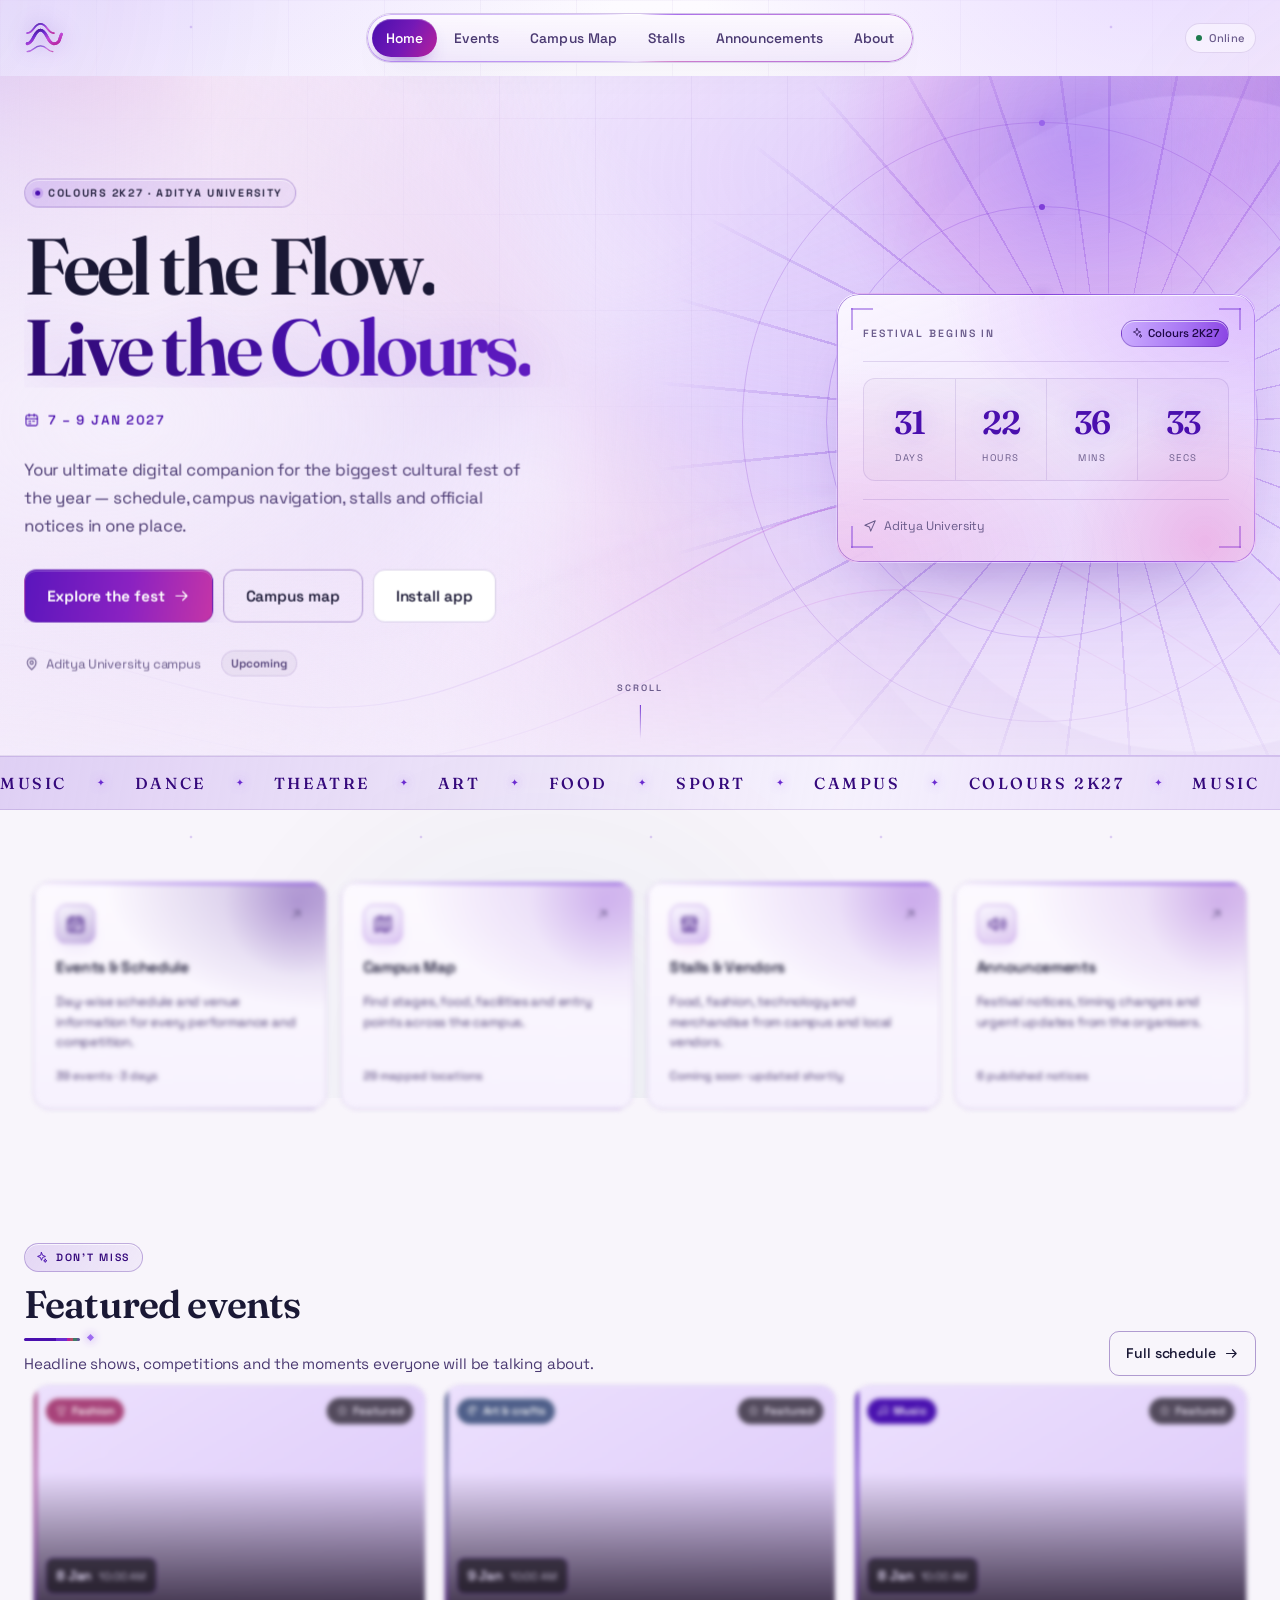
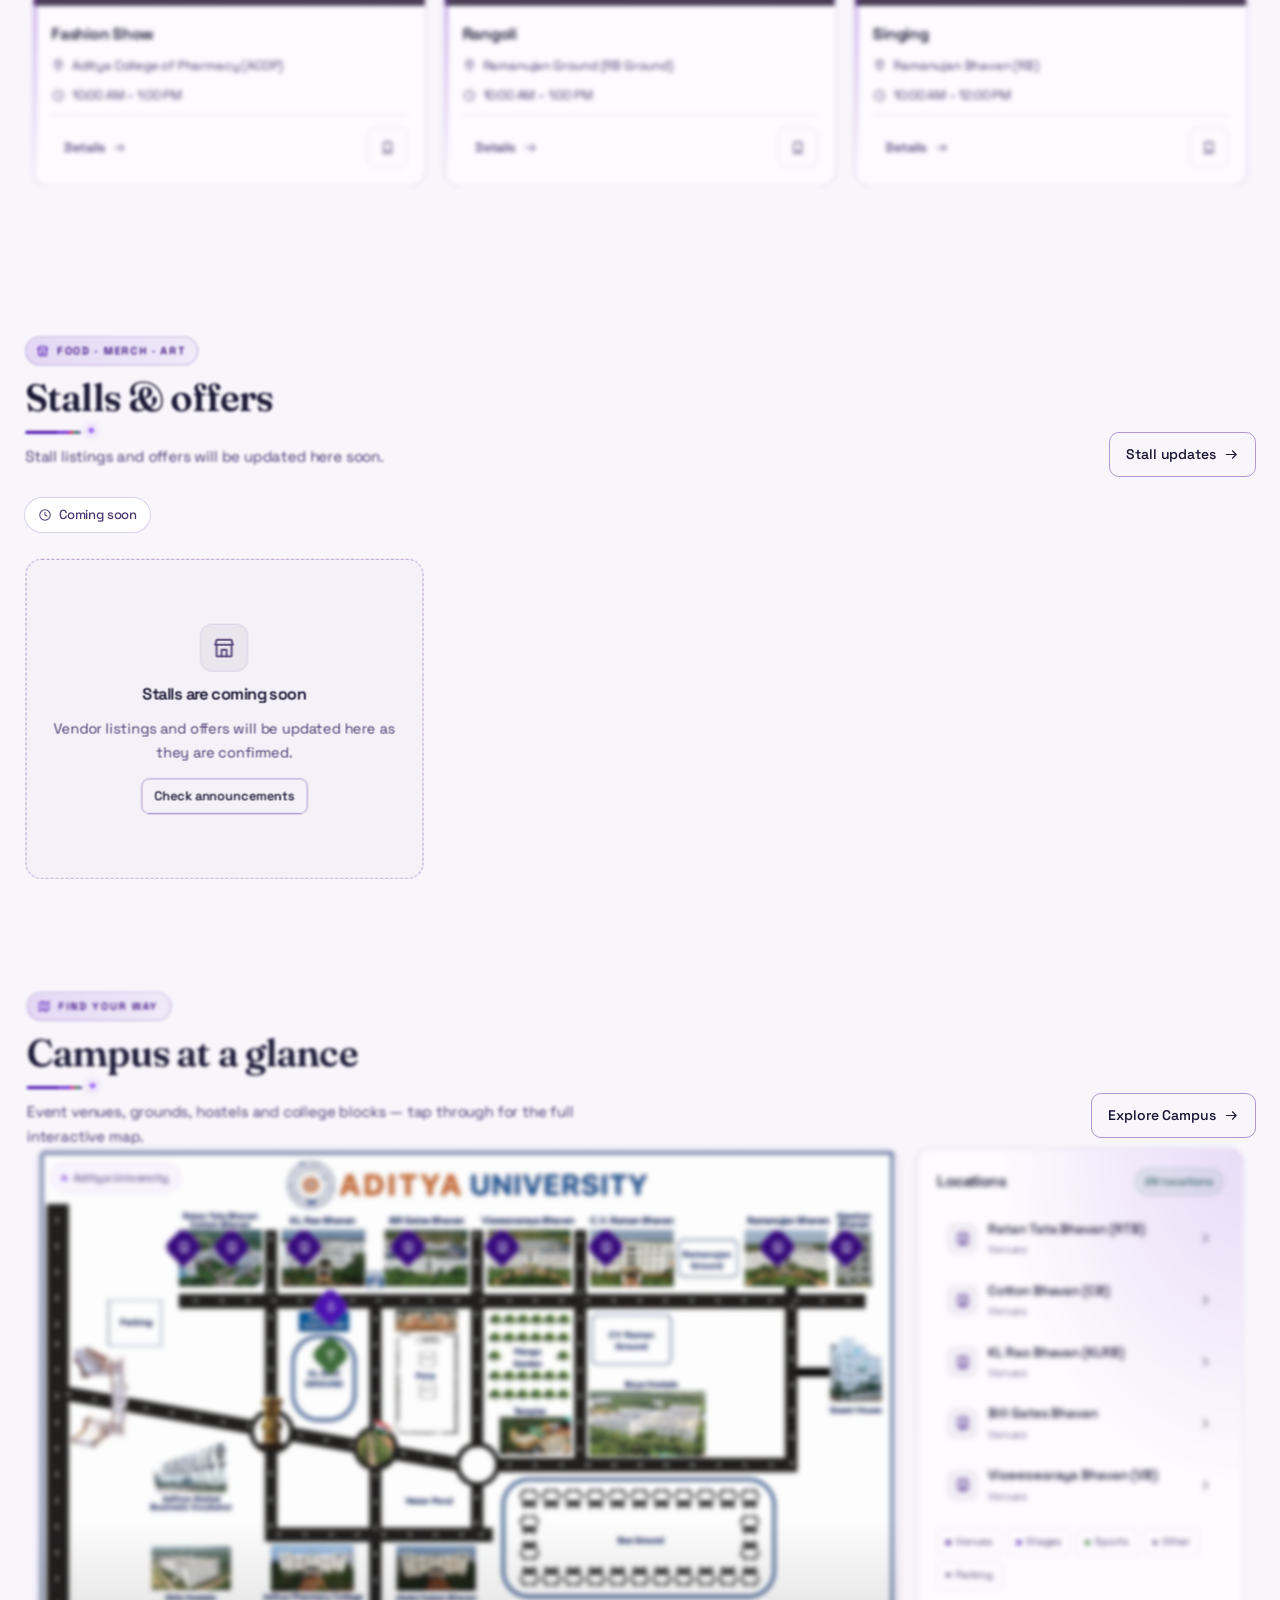
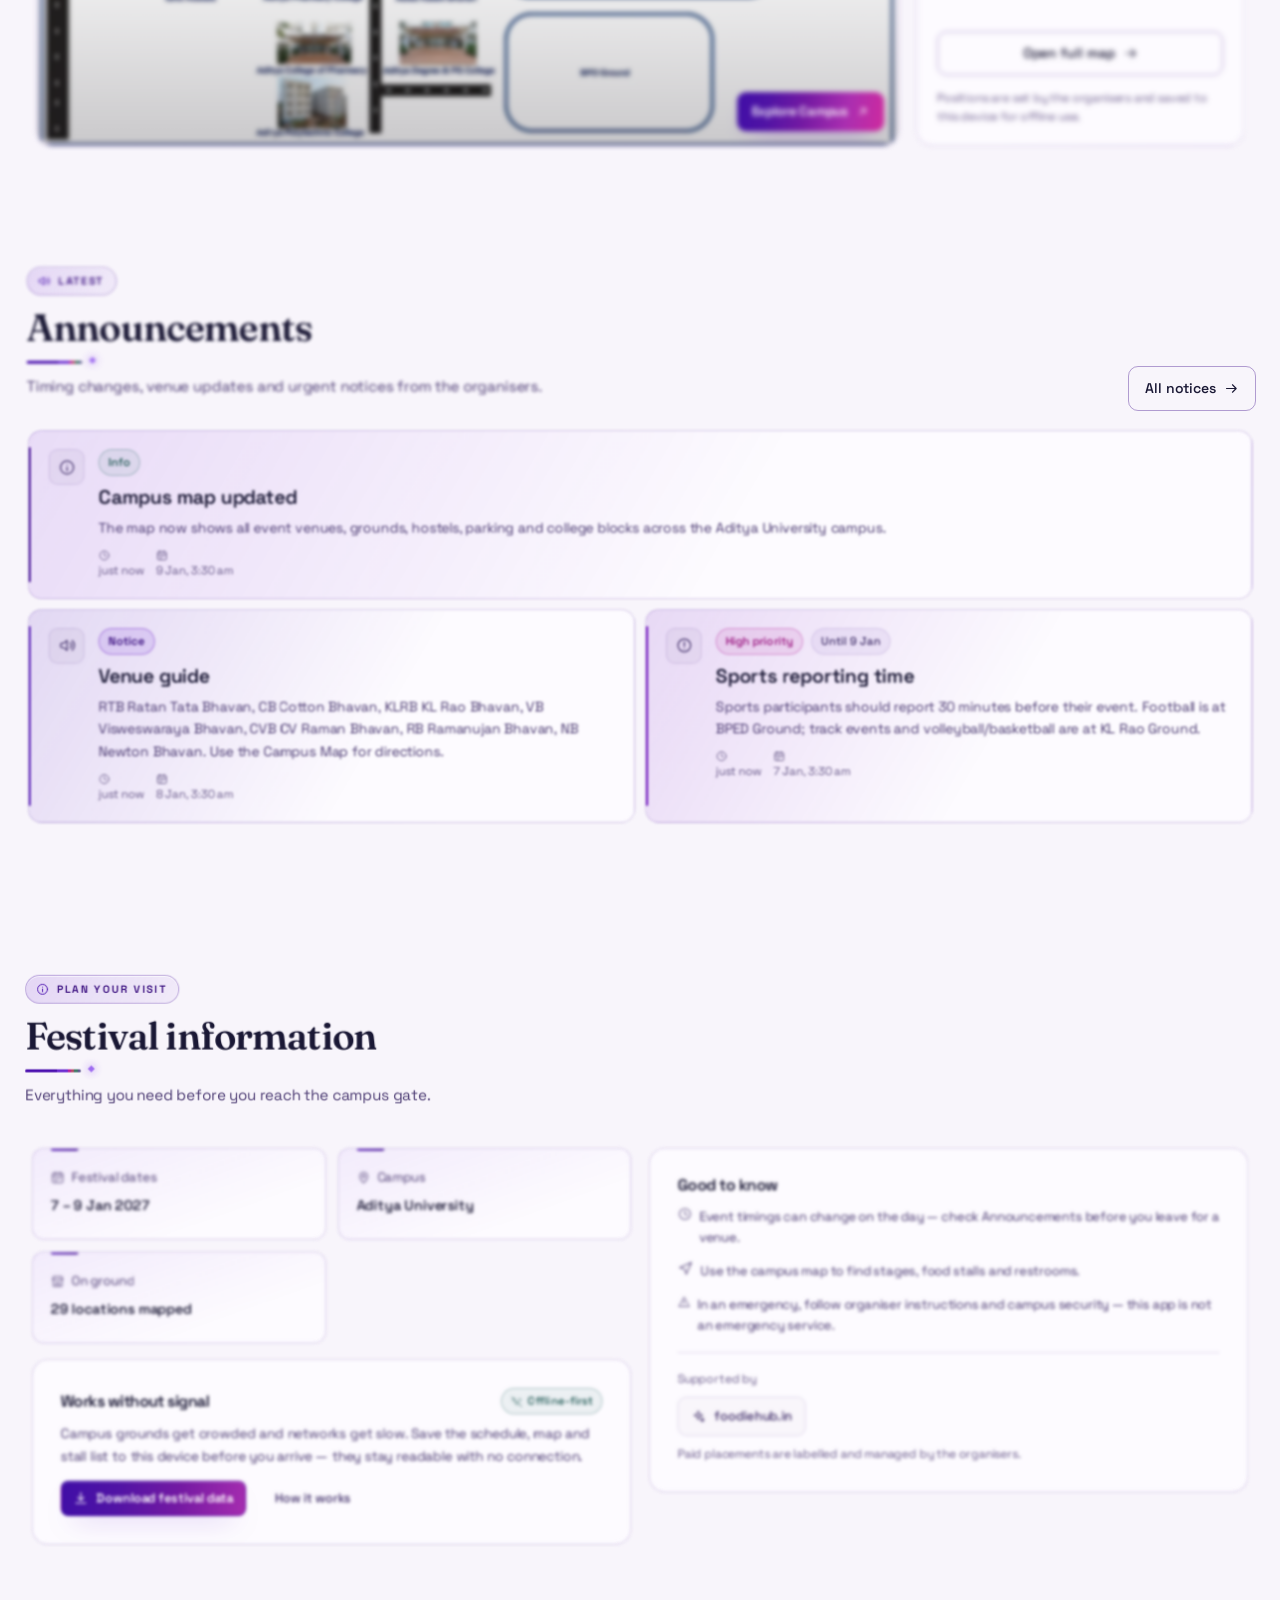
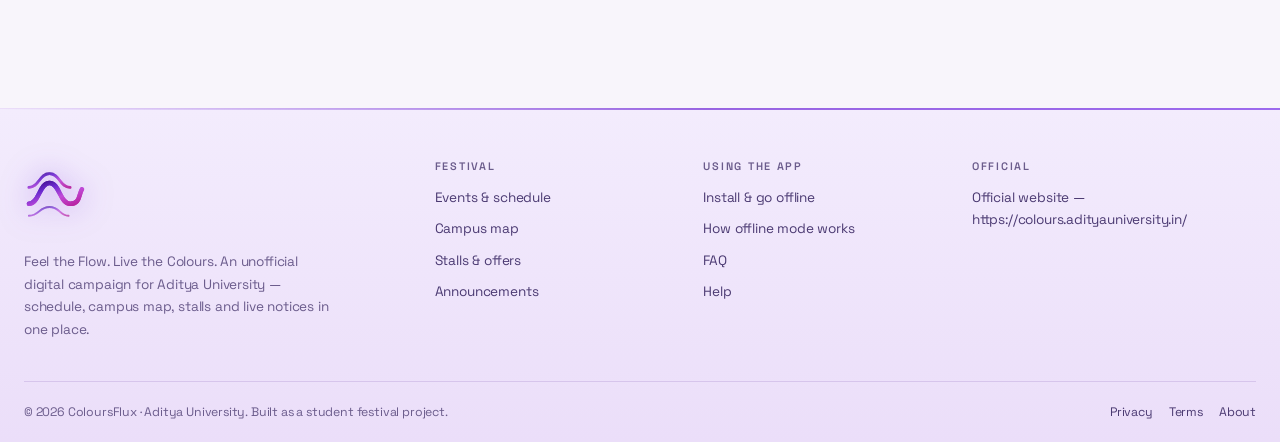
==== commit 693de4fd: "Show stall images in alerts Add the food and game stall artwork to the Announcements page, cache bot" ====
--- a/index.html
+++ b/index.html
@@ -6,7 +6,7 @@
     /* One-time reset for browsers still running an old service-worker cache. */
     (function () {
       try {
-        var stamp = 'v2.0.59';
+        var stamp = 'v2.0.60';
         if (!('serviceWorker' in navigator) || localStorage.getItem('cf.cacheReset') === stamp) return;
         Promise.all([navigator.serviceWorker.getRegistrations(), caches.keys()])
           .then(function (res) {
@@ -66,9 +66,9 @@
       }
     } catch (e) {}
   </script>
-  <link rel="stylesheet" href="assets/css/base.css?v=2.0.59" />
-  <link rel="stylesheet" href="assets/css/components.css?v=2.0.59" />
-  <link rel="stylesheet" href="assets/css/pages.css?v=2.0.59" />
+  <link rel="stylesheet" href="assets/css/base.css?v=2.0.60" />
+  <link rel="stylesheet" href="assets/css/components.css?v=2.0.60" />
+  <link rel="stylesheet" href="assets/css/pages.css?v=2.0.60" />
   <link rel="stylesheet" href="assets/css/intro.css?v=9" />
   <noscript><style>.intro { display: none; }</style></noscript>
   <script type="module" src="assets/js/pages/home.js?v=2"></script>
--- a/assets/css/pages.css
+++ b/assets/css/pages.css
@@ -568,6 +568,72 @@
   gap: 10px;
 }
 
+.stall-alert {
+  margin: 0 0 18px;
+  padding: 18px;
+  border: 1px solid var(--border);
+  border-radius: 18px;
+  background: linear-gradient(135deg, rgba(105, 8, 187, 0.08), rgba(201, 36, 153, 0.08));
+}
+
+.stall-alert h2 {
+  margin: 10px 0 4px;
+  font-size: 1.16rem;
+  color: var(--text);
+  letter-spacing: -0.015em;
+}
+
+.stall-alert p {
+  max-width: 70ch;
+  font-size: 0.88rem;
+  line-height: 1.6;
+  color: var(--muted);
+}
+
+.stall-alert-grid {
+  display: grid;
+  grid-template-columns: repeat(2, minmax(0, 1fr));
+  gap: 12px;
+  margin-top: 16px;
+}
+
+.stall-alert figure {
+  position: relative;
+  margin: 0;
+  overflow: hidden;
+  border: 1px solid var(--border);
+  border-radius: 14px;
+  background: #211033;
+}
+
+.stall-alert img {
+  display: block;
+  width: 100%;
+  aspect-ratio: 4 / 5;
+  object-fit: cover;
+}
+
+.stall-alert figcaption {
+  position: absolute;
+  left: 10px;
+  bottom: 10px;
+  right: 10px;
+  padding: 8px 10px;
+  border-radius: 9px;
+  background: rgba(35, 8, 58, 0.82);
+  color: #fff;
+  font-size: 0.78rem;
+  font-weight: 600;
+  letter-spacing: 0.01em;
+}
+
+@media (max-width: 600px) {
+  .stall-alert { padding: 14px; border-radius: 14px; }
+  .stall-alert-grid { gap: 8px; margin-top: 14px; }
+  .stall-alert img { aspect-ratio: 3 / 4; }
+  .stall-alert figcaption { left: 7px; right: 7px; bottom: 7px; padding: 6px 8px; font-size: 0.72rem; }
+}
+
 /* ---------- about / faq ---------- */
 
 .prose {
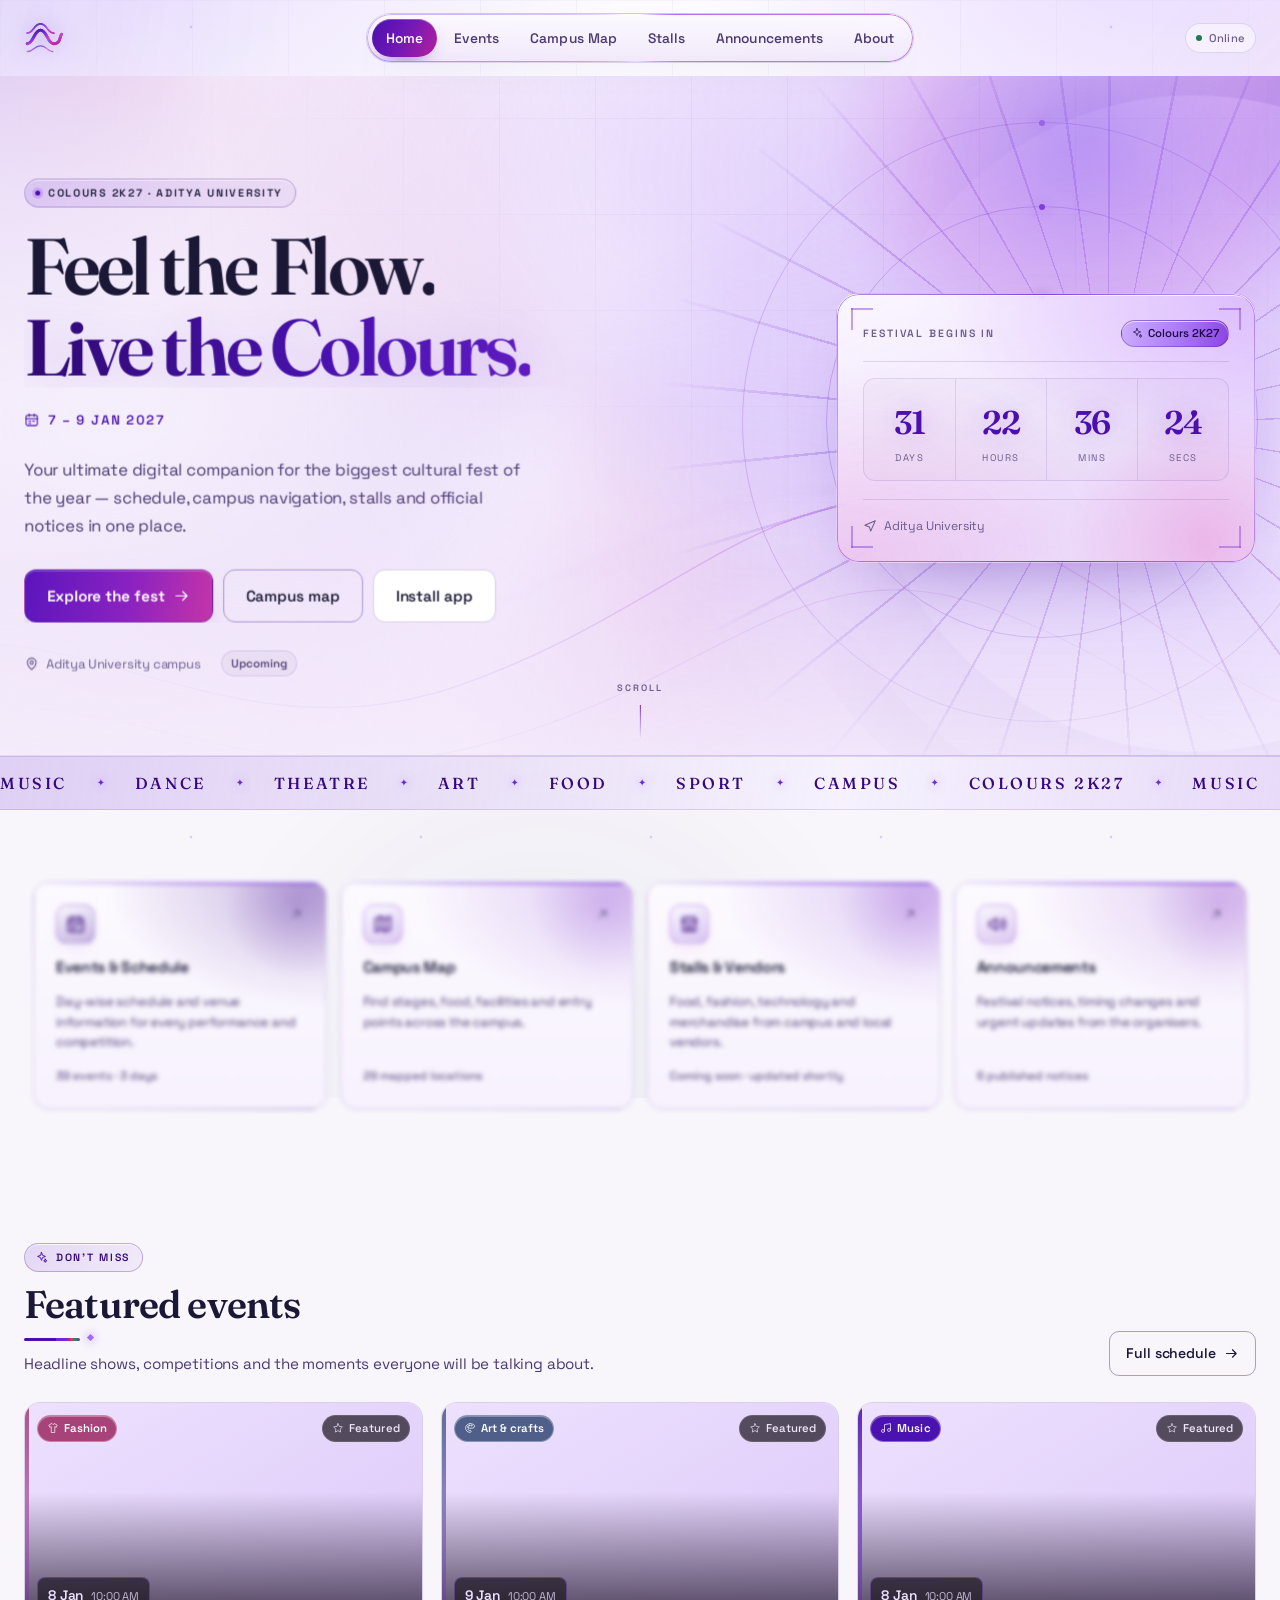
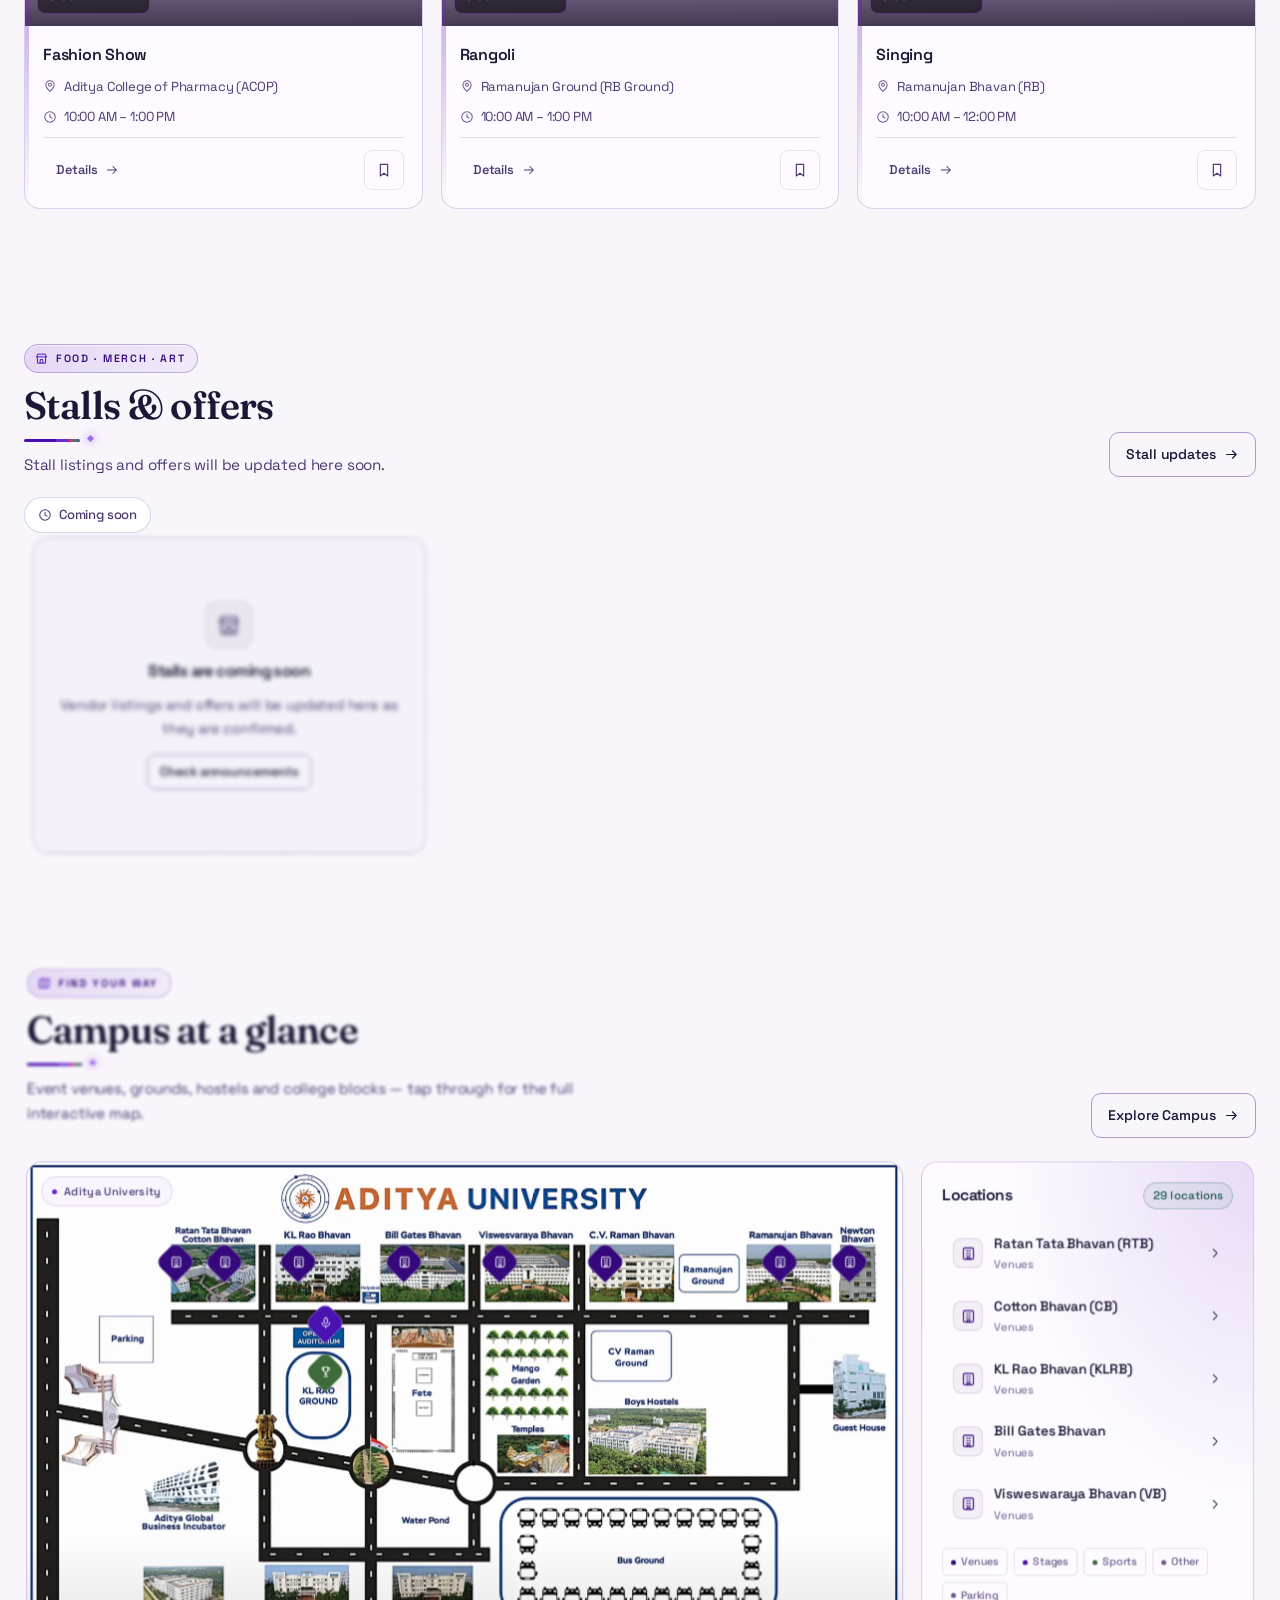
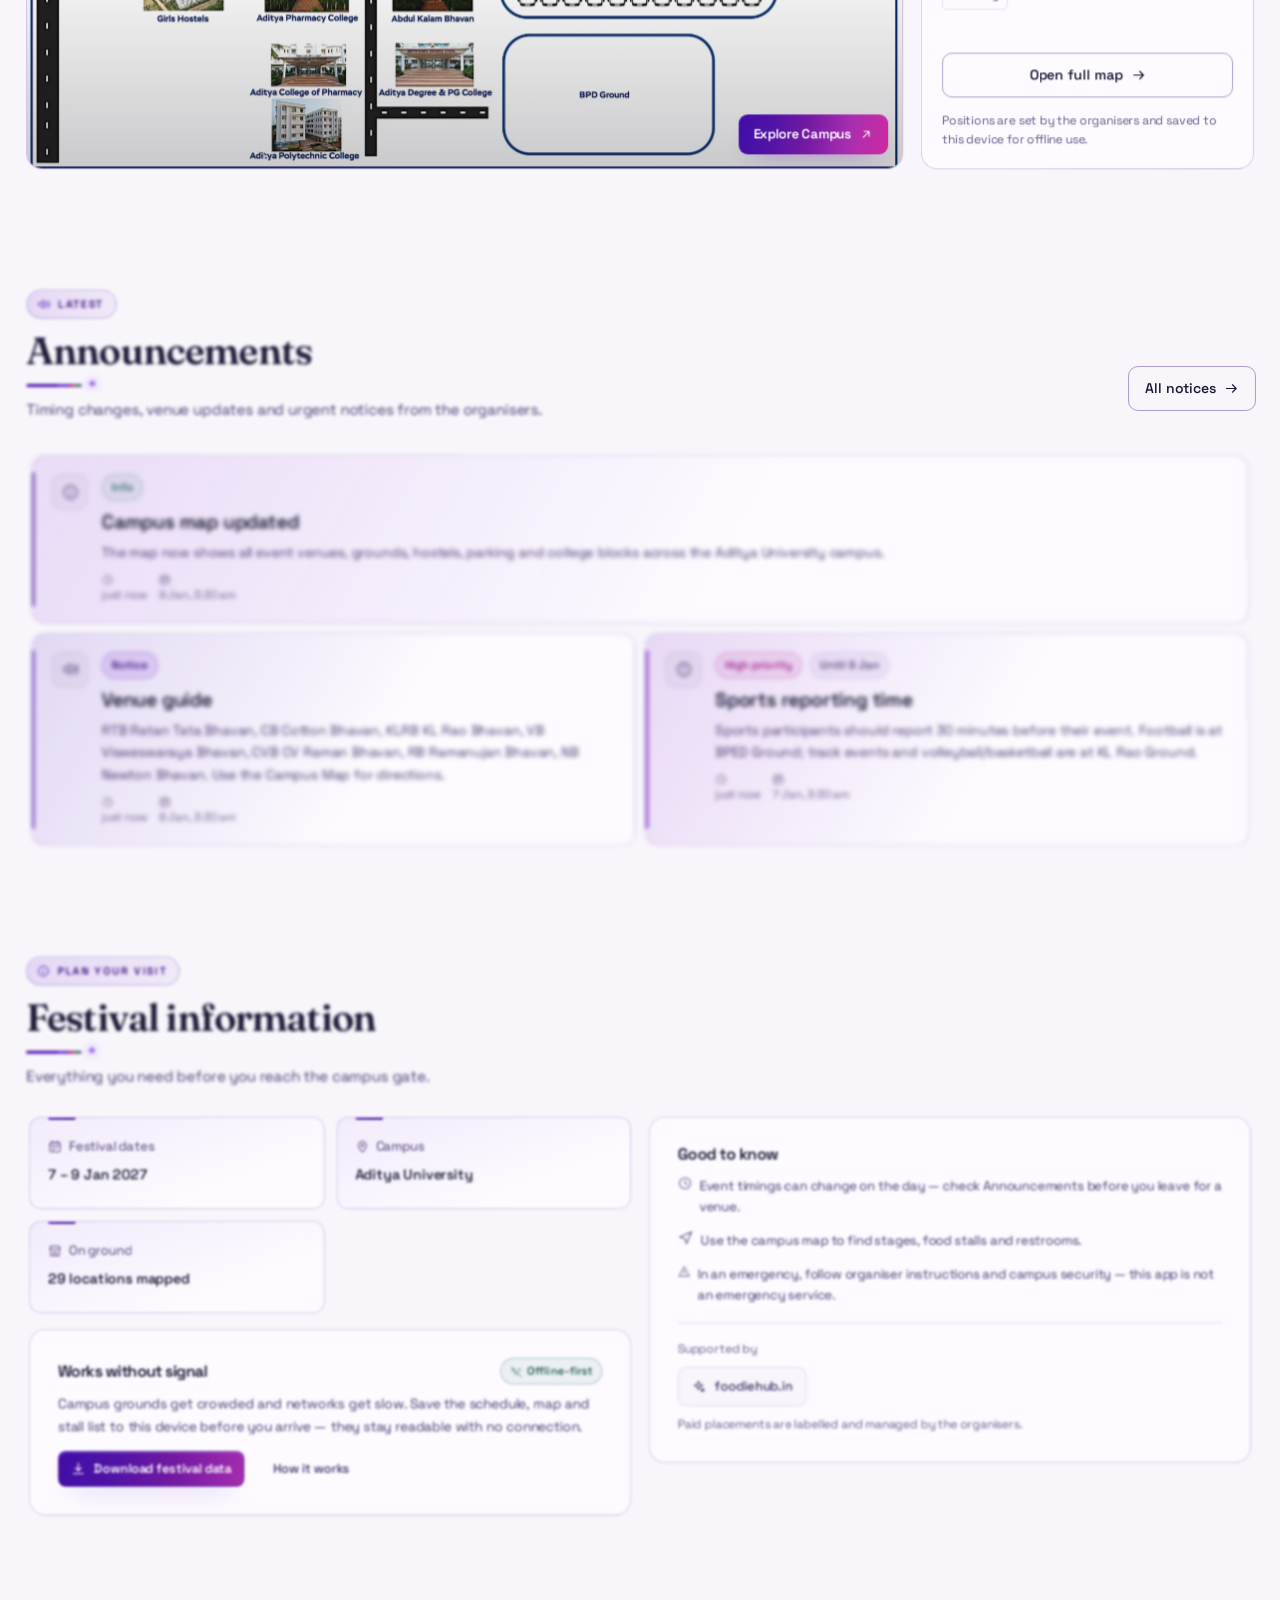
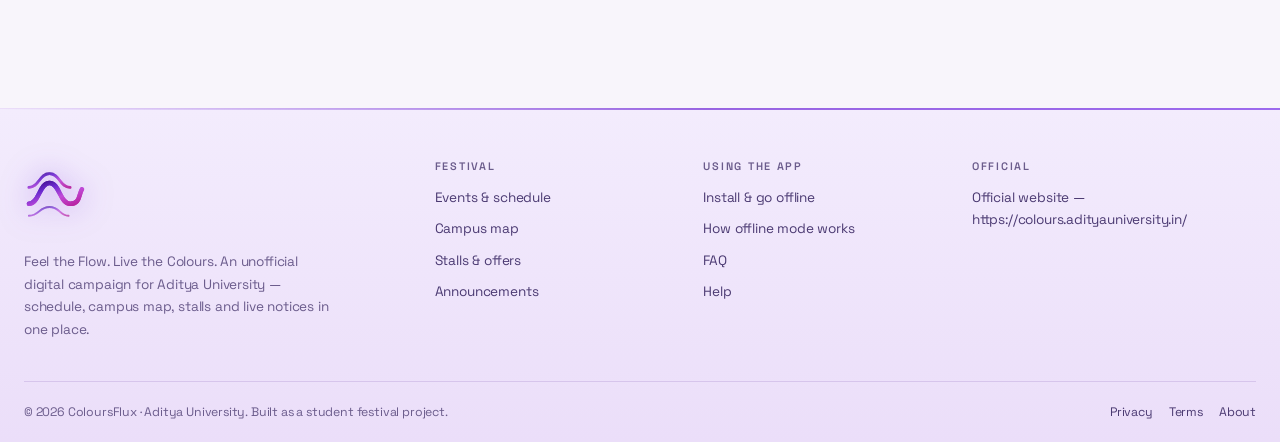
==== commit 6bbc8f31: "Open announcement images in full viewer Wire the stall alert images into the existing lightbox with " ====
--- a/index.html
+++ b/index.html
@@ -6,7 +6,7 @@
     /* One-time reset for browsers still running an old service-worker cache. */
     (function () {
       try {
-        var stamp = 'v2.0.60';
+        var stamp = 'v2.0.61';
         if (!('serviceWorker' in navigator) || localStorage.getItem('cf.cacheReset') === stamp) return;
         Promise.all([navigator.serviceWorker.getRegistrations(), caches.keys()])
           .then(function (res) {
@@ -66,9 +66,9 @@
       }
     } catch (e) {}
   </script>
-  <link rel="stylesheet" href="assets/css/base.css?v=2.0.60" />
-  <link rel="stylesheet" href="assets/css/components.css?v=2.0.60" />
-  <link rel="stylesheet" href="assets/css/pages.css?v=2.0.60" />
+  <link rel="stylesheet" href="assets/css/base.css?v=2.0.61" />
+  <link rel="stylesheet" href="assets/css/components.css?v=2.0.61" />
+  <link rel="stylesheet" href="assets/css/pages.css?v=2.0.61" />
   <link rel="stylesheet" href="assets/css/intro.css?v=9" />
   <noscript><style>.intro { display: none; }</style></noscript>
   <script type="module" src="assets/js/pages/home.js?v=2"></script>
--- a/assets/css/pages.css
+++ b/assets/css/pages.css
@@ -611,6 +611,12 @@
   width: 100%;
   aspect-ratio: 4 / 5;
   object-fit: cover;
+  cursor: zoom-in;
+}
+
+.stall-alert img:focus-visible {
+  outline: 3px solid var(--purple-bright, #7b2ff7);
+  outline-offset: 3px;
 }
 
 .stall-alert figcaption {
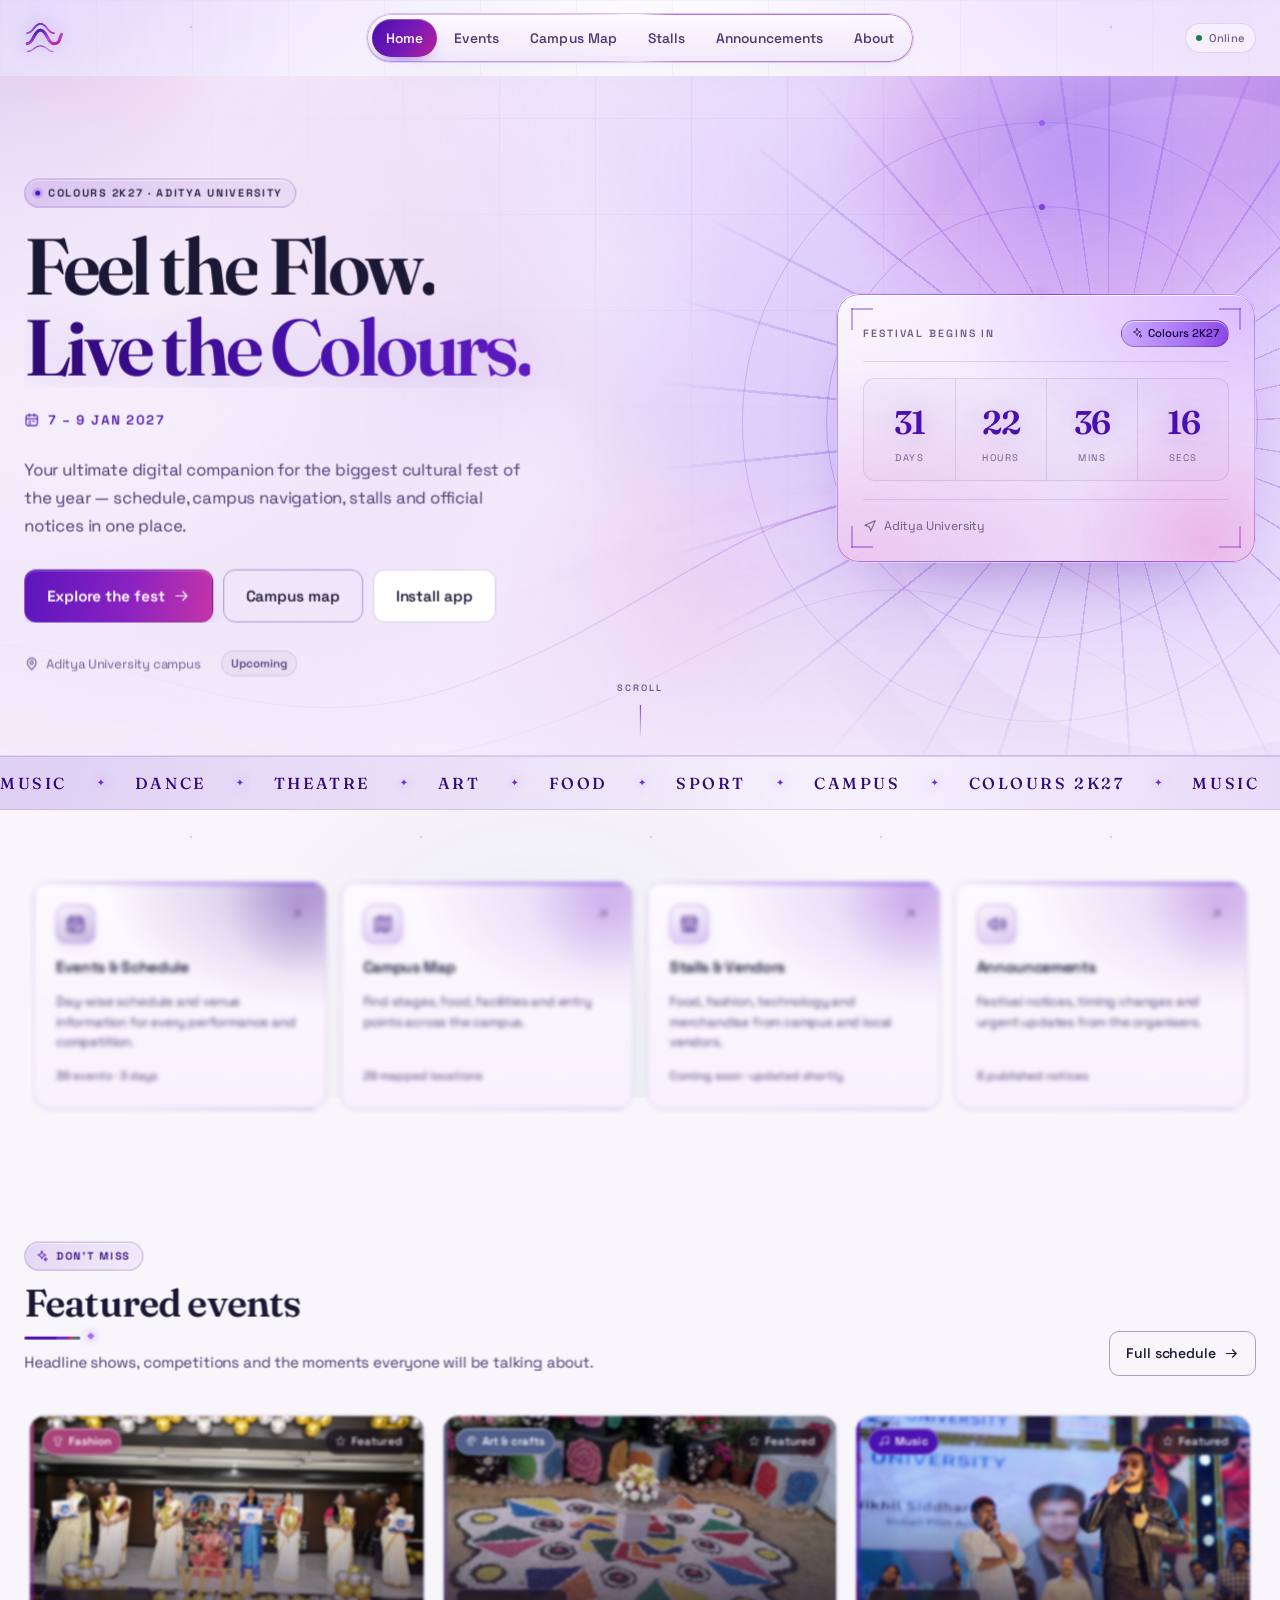
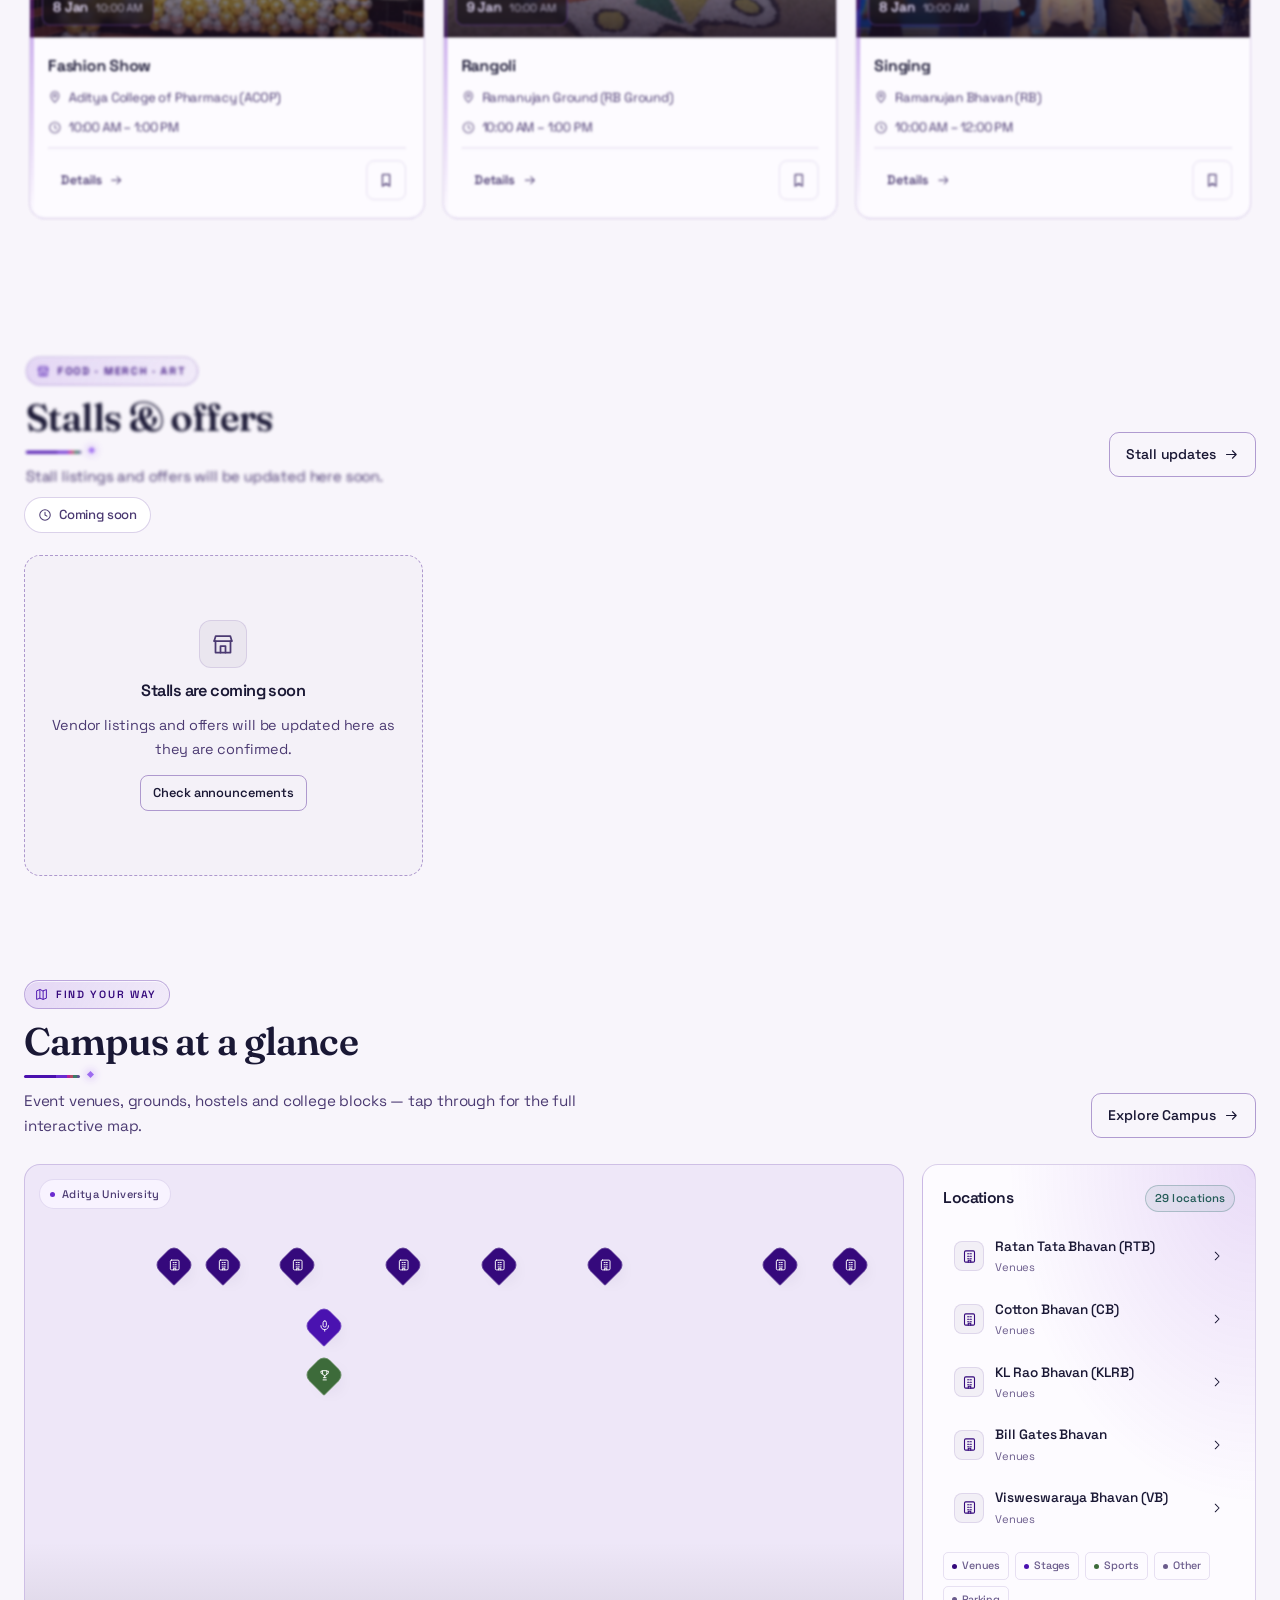
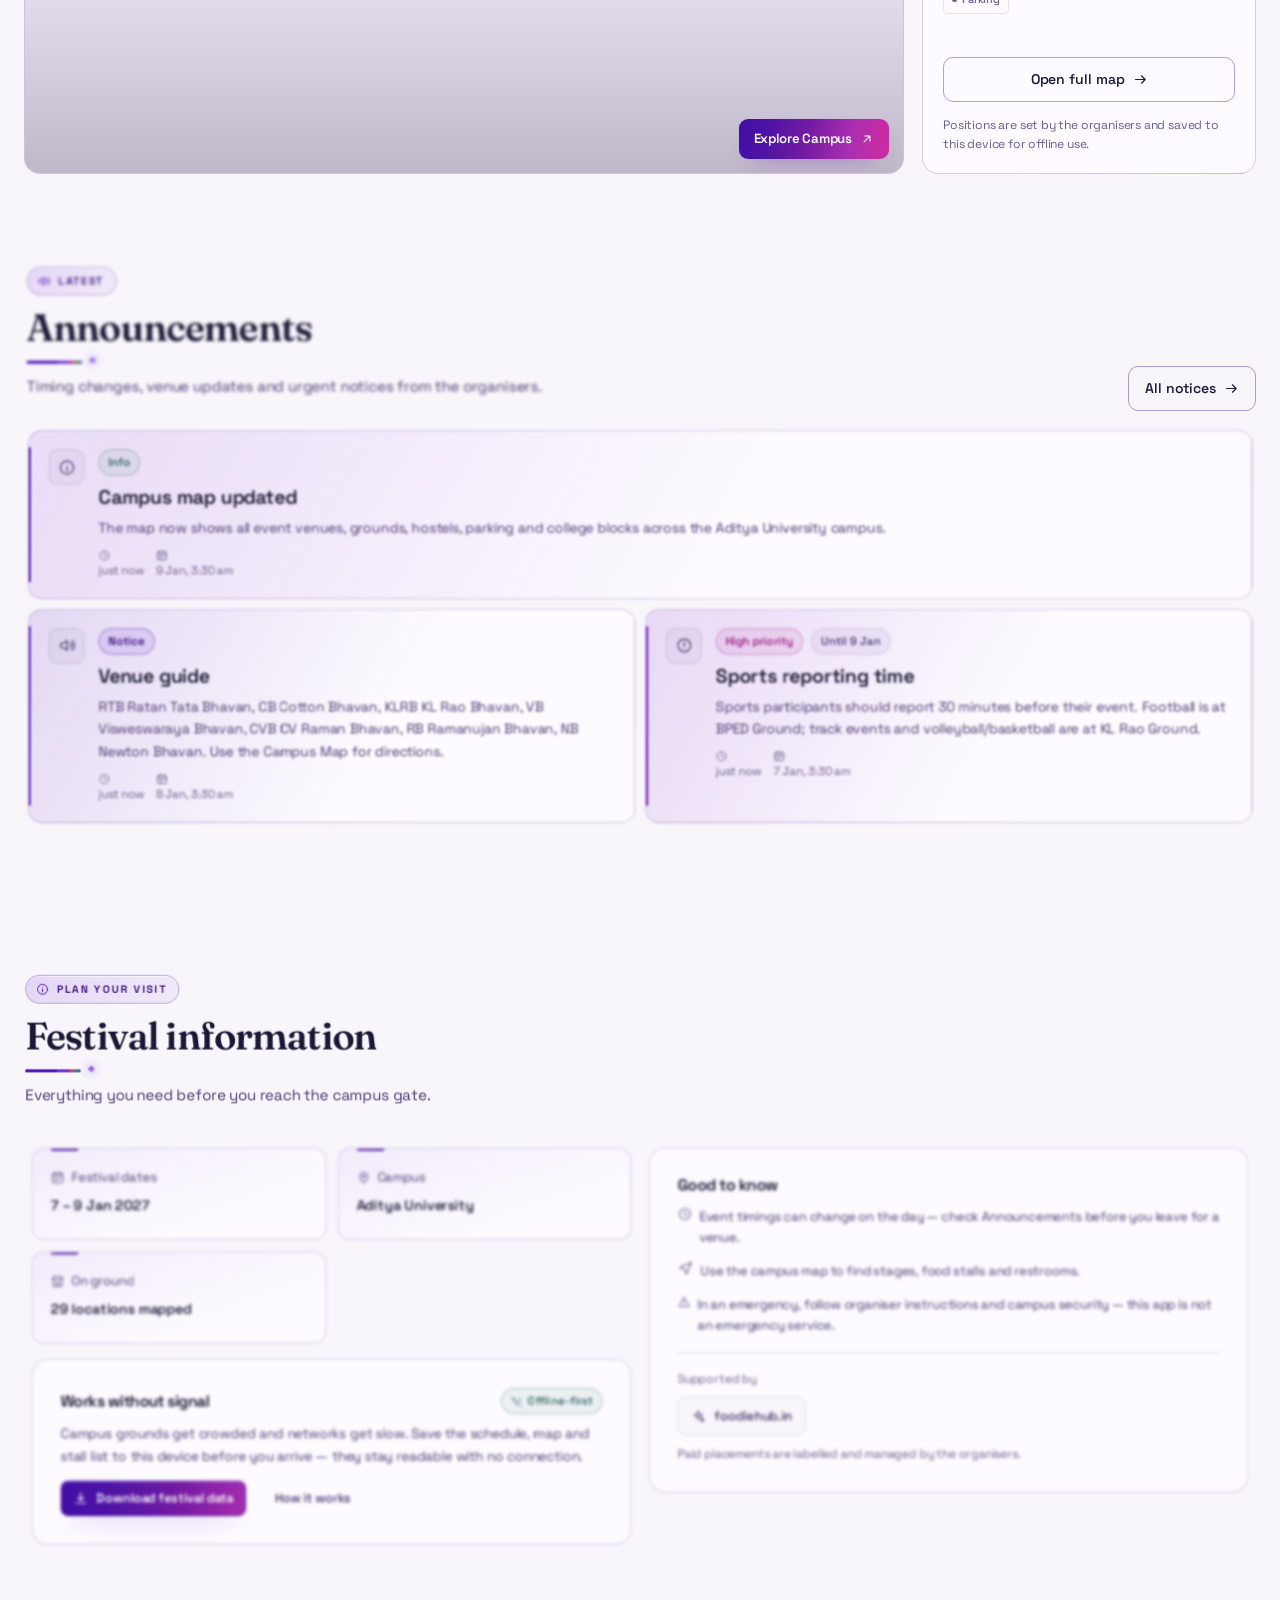
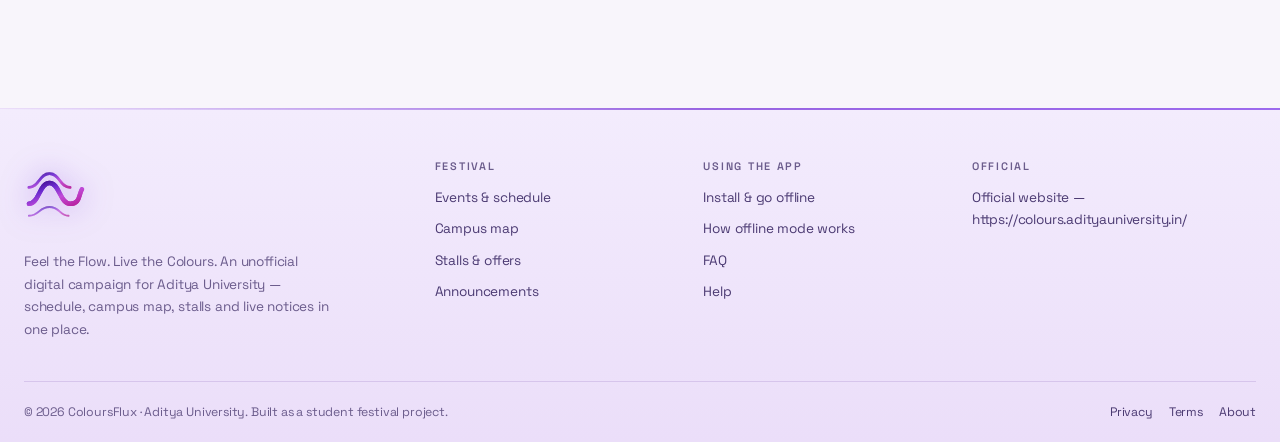
==== commit 2a0d0f85: "Add proposed food stall list to alerts Extract all 45 proposed food stall names from the food stalls" ====
--- a/index.html
+++ b/index.html
@@ -6,7 +6,7 @@
     /* One-time reset for browsers still running an old service-worker cache. */
     (function () {
       try {
-        var stamp = 'v2.0.61';
+        var stamp = 'v2.0.62';
         if (!('serviceWorker' in navigator) || localStorage.getItem('cf.cacheReset') === stamp) return;
         Promise.all([navigator.serviceWorker.getRegistrations(), caches.keys()])
           .then(function (res) {
@@ -66,9 +66,9 @@
       }
     } catch (e) {}
   </script>
-  <link rel="stylesheet" href="assets/css/base.css?v=2.0.61" />
-  <link rel="stylesheet" href="assets/css/components.css?v=2.0.61" />
-  <link rel="stylesheet" href="assets/css/pages.css?v=2.0.61" />
+  <link rel="stylesheet" href="assets/css/base.css?v=2.0.62" />
+  <link rel="stylesheet" href="assets/css/components.css?v=2.0.62" />
+  <link rel="stylesheet" href="assets/css/pages.css?v=2.0.62" />
   <link rel="stylesheet" href="assets/css/intro.css?v=9" />
   <noscript><style>.intro { display: none; }</style></noscript>
   <script type="module" src="assets/js/pages/home.js?v=2"></script>
--- a/assets/css/pages.css
+++ b/assets/css/pages.css
@@ -619,6 +619,58 @@
   outline-offset: 3px;
 }
 
+.stall-list {
+  margin-top: 16px;
+  padding-top: 14px;
+  border-top: 1px solid var(--border);
+}
+
+.stall-list summary {
+  display: flex;
+  align-items: center;
+  justify-content: space-between;
+  gap: 10px;
+  cursor: pointer;
+  list-style: none;
+  font-weight: 600;
+  color: var(--text);
+}
+
+.stall-list summary::-webkit-details-marker {
+  display: none;
+}
+
+.stall-list summary::after {
+  content: "+";
+  margin-left: auto;
+  color: var(--muted);
+  font-size: 1rem;
+}
+
+.stall-list[open] summary::after {
+  content: "\2212";
+}
+
+.stall-list summary:focus-visible {
+  outline: 3px solid var(--purple-bright, #7b2ff7);
+  outline-offset: 4px;
+  border-radius: 6px;
+}
+
+.stall-list ol {
+  columns: 2;
+  column-gap: 30px;
+  margin: 14px 0 10px;
+  padding-left: 22px;
+  color: var(--muted);
+  font-size: 0.86rem;
+  line-height: 1.85;
+}
+
+.stall-list li {
+  break-inside: avoid;
+}
+
 .stall-alert figcaption {
   position: absolute;
   left: 10px;
@@ -638,6 +690,8 @@
   .stall-alert-grid { gap: 8px; margin-top: 14px; }
   .stall-alert img { aspect-ratio: 3 / 4; }
   .stall-alert figcaption { left: 7px; right: 7px; bottom: 7px; padding: 6px 8px; font-size: 0.72rem; }
+  .stall-list { margin-top: 14px; padding-top: 12px; }
+  .stall-list ol { columns: 1; }
 }
 
 /* ---------- about / faq ---------- */
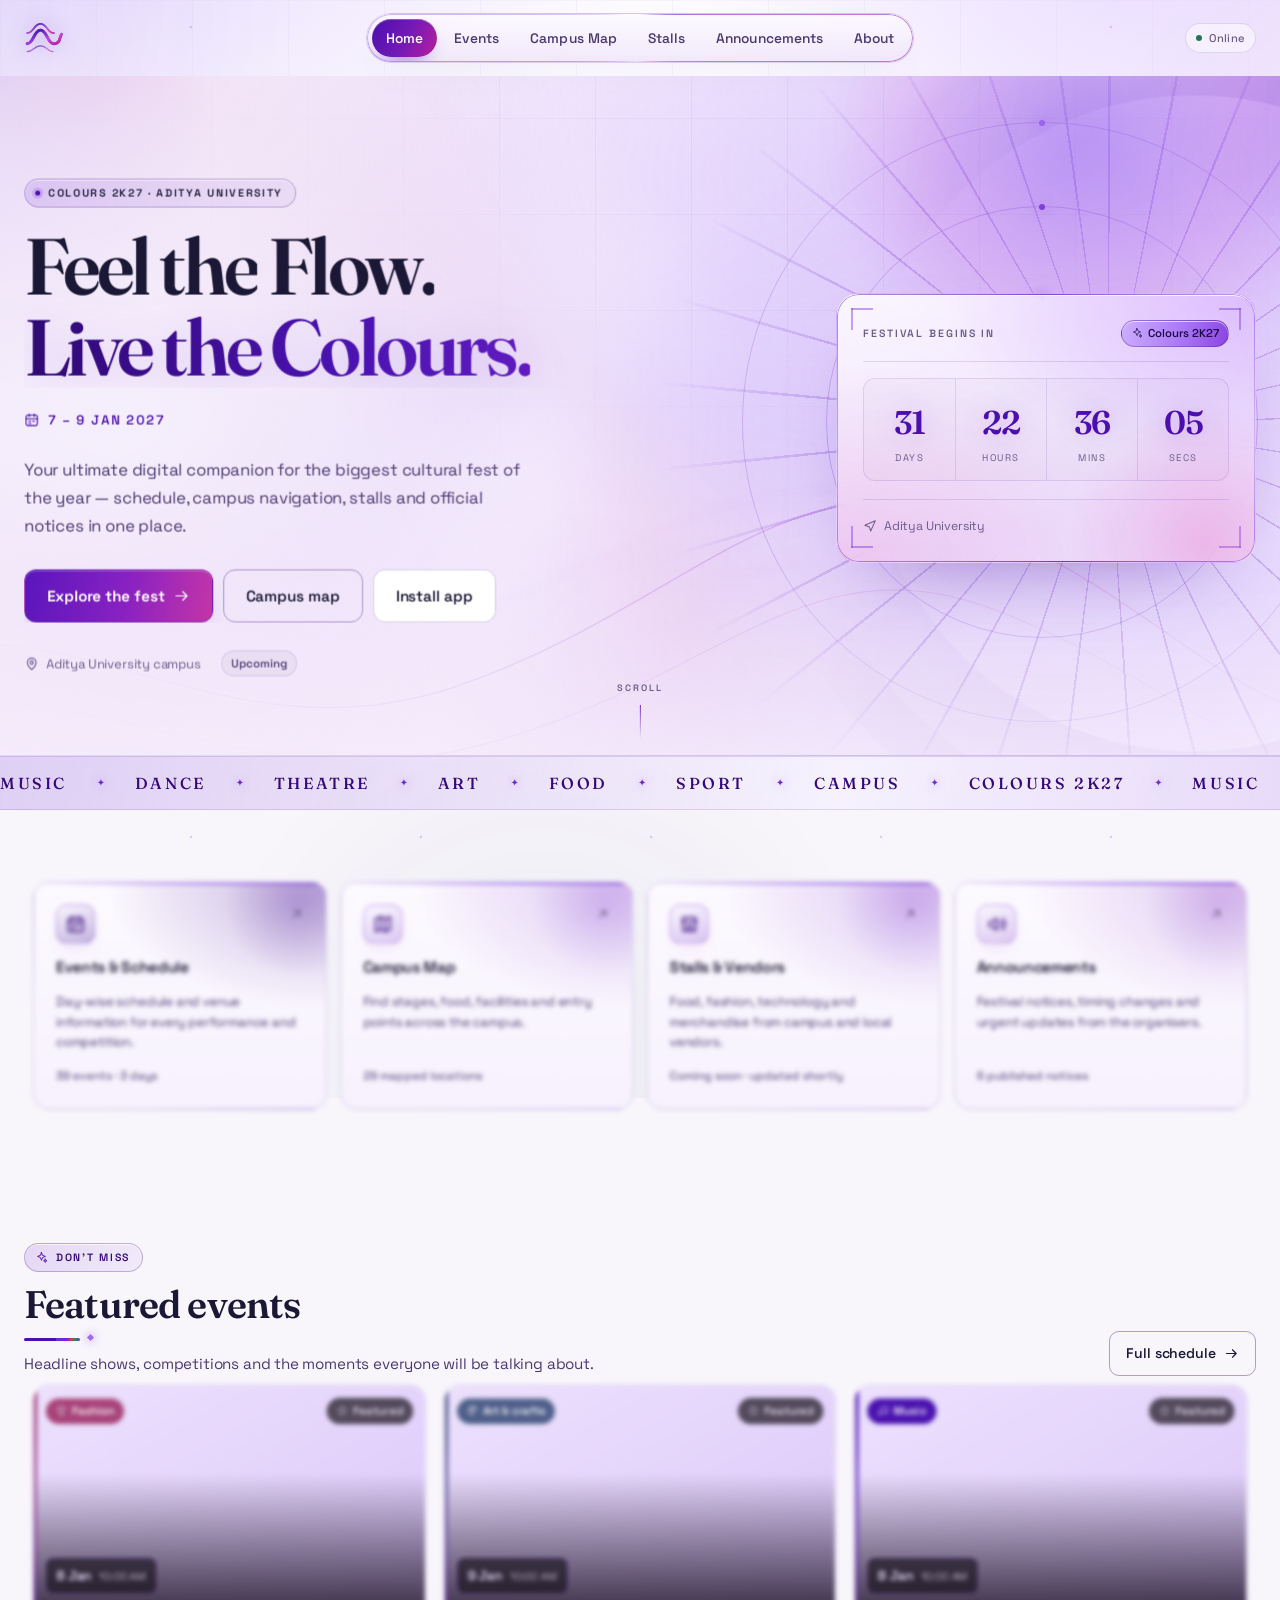
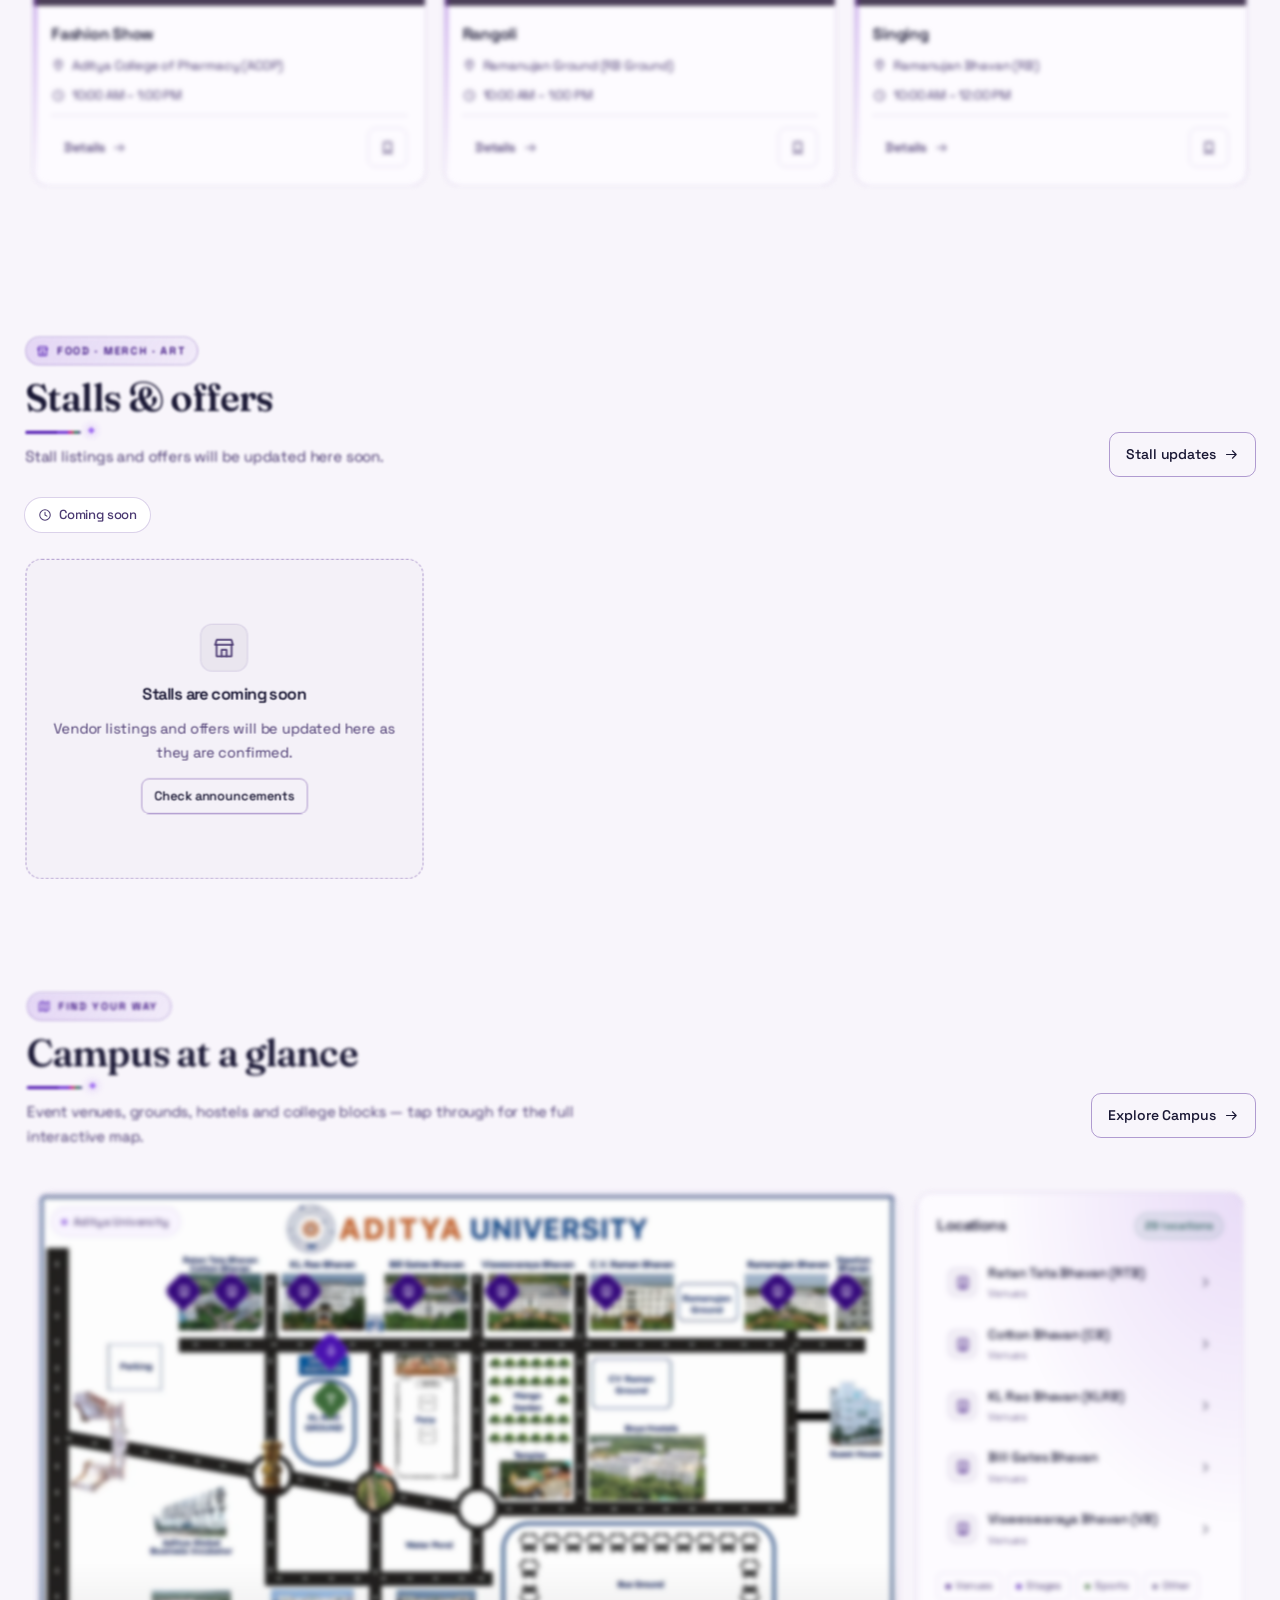
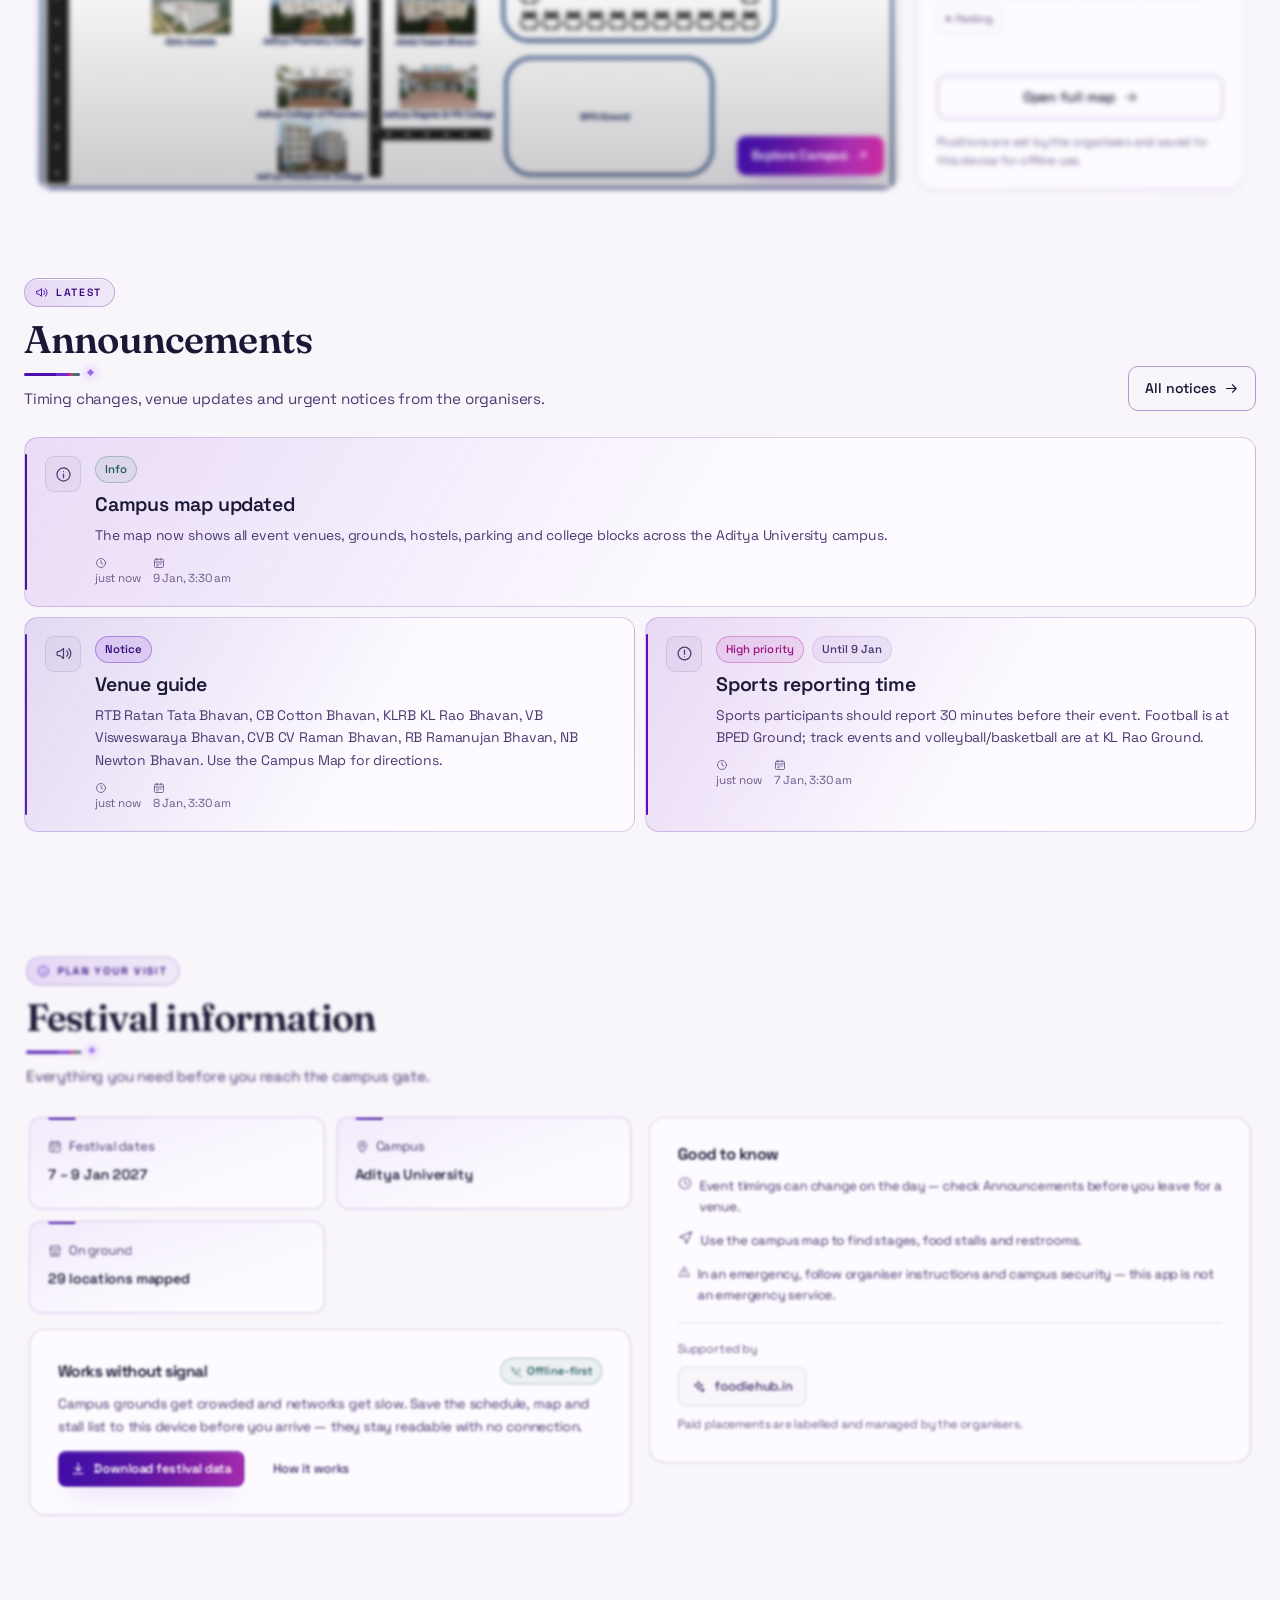
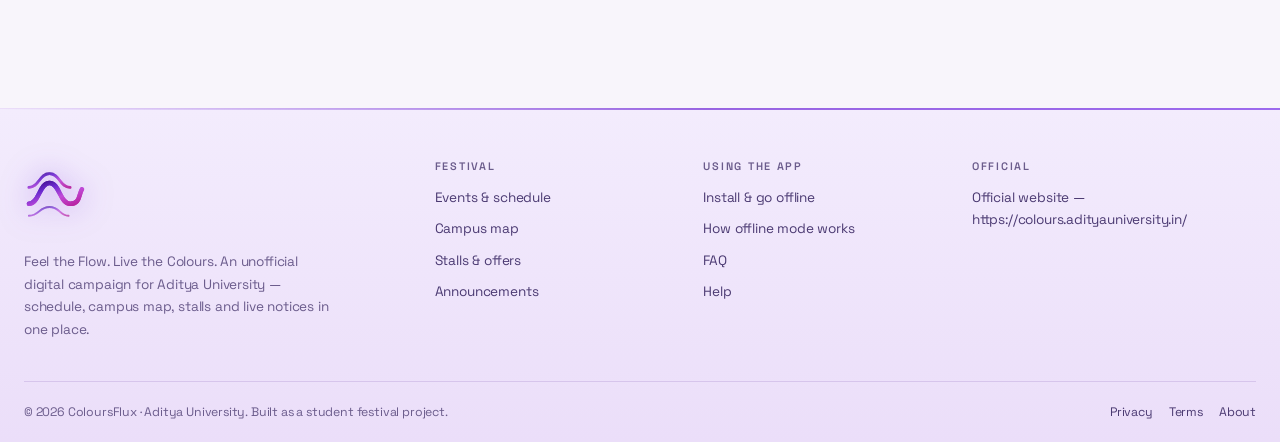
==== commit 72d2ff2f: "Show food stalls on stalls page Replace the coming-soon panel with a searchable grid of 45 proposed " ====
--- a/index.html
+++ b/index.html
@@ -6,7 +6,7 @@
     /* One-time reset for browsers still running an old service-worker cache. */
     (function () {
       try {
-        var stamp = 'v2.0.62';
+        var stamp = 'v2.0.63';
         if (!('serviceWorker' in navigator) || localStorage.getItem('cf.cacheReset') === stamp) return;
         Promise.all([navigator.serviceWorker.getRegistrations(), caches.keys()])
           .then(function (res) {
@@ -66,9 +66,9 @@
       }
     } catch (e) {}
   </script>
-  <link rel="stylesheet" href="assets/css/base.css?v=2.0.62" />
-  <link rel="stylesheet" href="assets/css/components.css?v=2.0.62" />
-  <link rel="stylesheet" href="assets/css/pages.css?v=2.0.62" />
+  <link rel="stylesheet" href="assets/css/base.css?v=2.0.63" />
+  <link rel="stylesheet" href="assets/css/components.css?v=2.0.63" />
+  <link rel="stylesheet" href="assets/css/pages.css?v=2.0.63" />
   <link rel="stylesheet" href="assets/css/intro.css?v=9" />
   <noscript><style>.intro { display: none; }</style></noscript>
   <script type="module" src="assets/js/pages/home.js?v=2"></script>
--- a/assets/css/pages.css
+++ b/assets/css/pages.css
@@ -540,6 +540,64 @@
   border-radius: 4px;
 }
 
+.stall-source {
+  display: grid;
+  grid-template-columns: minmax(0, 1fr) 210px;
+  gap: 22px;
+  align-items: center;
+}
+
+.stall-source img {
+  width: 100%;
+  aspect-ratio: 4 / 5;
+  object-fit: cover;
+  border-radius: 14px;
+  border: 1px solid var(--border);
+  cursor: zoom-in;
+}
+
+.stall-source img:focus-visible {
+  outline: 3px solid var(--purple-bright, #7b2ff7);
+  outline-offset: 3px;
+}
+
+.food-stall-card .food-stall-media {
+  position: relative;
+  aspect-ratio: 16 / 9;
+  display: grid;
+  place-items: center;
+  overflow: hidden;
+  border-radius: 0;
+  background:
+    radial-gradient(120% 130% at 50% 0%, hsl(var(--stall-hue) 78% 72% / 0.45), transparent 70%),
+    linear-gradient(135deg, hsl(var(--stall-hue) 55% 30%), hsl(calc(var(--stall-hue) + 26) 58% 20%));
+}
+
+.food-stall-icon {
+  width: 62px;
+  height: 62px;
+  display: grid;
+  place-items: center;
+  border-radius: 18px;
+  border: 1px solid rgba(255, 255, 255, 0.35);
+  background: rgba(255, 255, 255, 0.14);
+  color: #fff;
+}
+
+.food-stall-card .badge {
+  position: absolute;
+  top: 12px;
+  left: 12px;
+  color: #fff;
+  border-color: rgba(255, 255, 255, 0.42);
+  background: rgba(35, 8, 58, 0.55);
+}
+
+@media (max-width: 760px) {
+  .stall-source { grid-template-columns: minmax(0, 1fr); gap: 16px; }
+  .stall-source img { max-width: 240px; }
+}
+
 /* ---------- announcements ---------- */
 
 .priority-legend {
@@ -617,58 +675,6 @@
 .stall-alert img:focus-visible {
   outline: 3px solid var(--purple-bright, #7b2ff7);
   outline-offset: 3px;
-}
-
-.stall-list {
-  margin-top: 16px;
-  padding-top: 14px;
-  border-top: 1px solid var(--border);
-}
-
-.stall-list summary {
-  display: flex;
-  align-items: center;
-  justify-content: space-between;
-  gap: 10px;
-  cursor: pointer;
-  list-style: none;
-  font-weight: 600;
-  color: var(--text);
-}
-
-.stall-list summary::-webkit-details-marker {
-  display: none;
-}
-
-.stall-list summary::after {
-  content: "+";
-  margin-left: auto;
-  color: var(--muted);
-  font-size: 1rem;
-}
-
-.stall-list[open] summary::after {
-  content: "\2212";
-}
-
-.stall-list summary:focus-visible {
-  outline: 3px solid var(--purple-bright, #7b2ff7);
-  outline-offset: 4px;
-  border-radius: 6px;
-}
-
-.stall-list ol {
-  columns: 2;
-  column-gap: 30px;
-  margin: 14px 0 10px;
-  padding-left: 22px;
-  color: var(--muted);
-  font-size: 0.86rem;
-  line-height: 1.85;
-}
-
-.stall-list li {
-  break-inside: avoid;
 }
 
 .stall-alert figcaption {
@@ -690,8 +696,6 @@
   .stall-alert-grid { gap: 8px; margin-top: 14px; }
   .stall-alert img { aspect-ratio: 3 / 4; }
   .stall-alert figcaption { left: 7px; right: 7px; bottom: 7px; padding: 6px 8px; font-size: 0.72rem; }
-  .stall-list { margin-top: 14px; padding-top: 12px; }
-  .stall-list ol { columns: 1; }
 }
 
 /* ---------- about / faq ---------- */
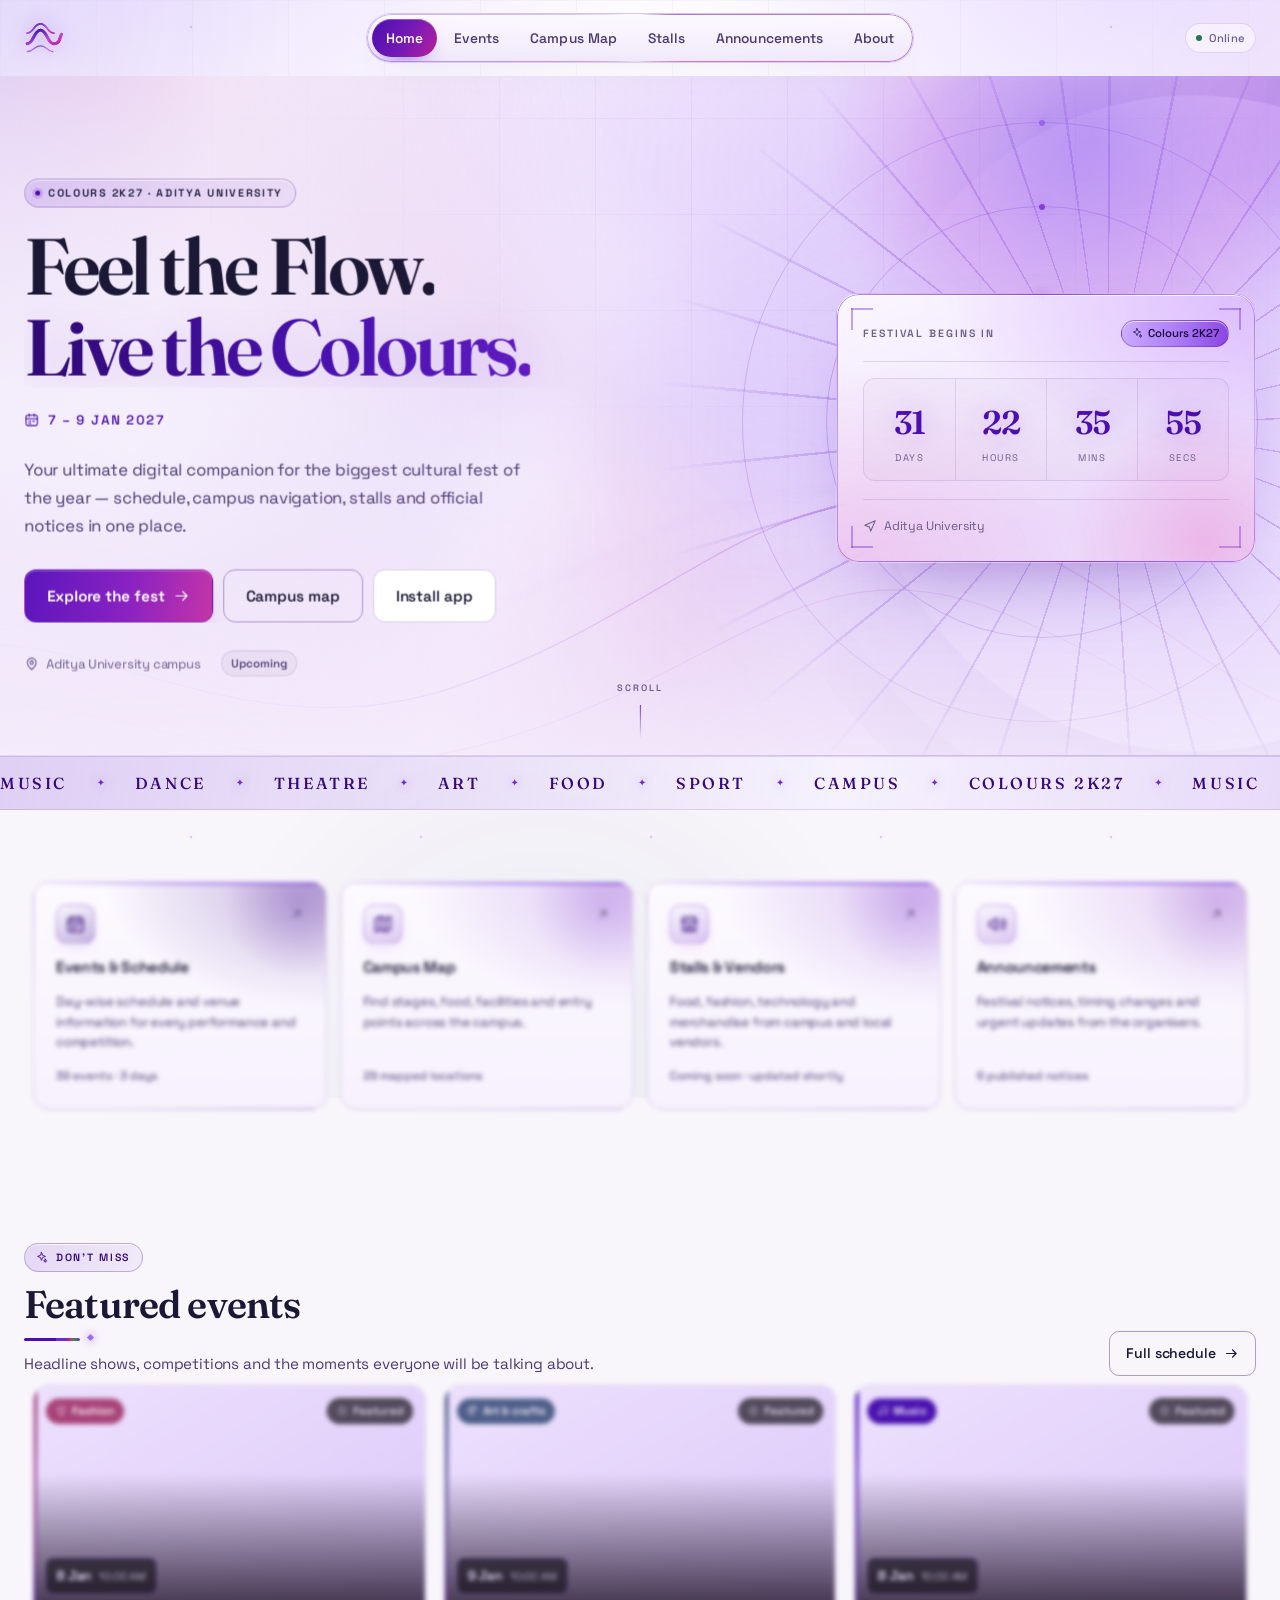
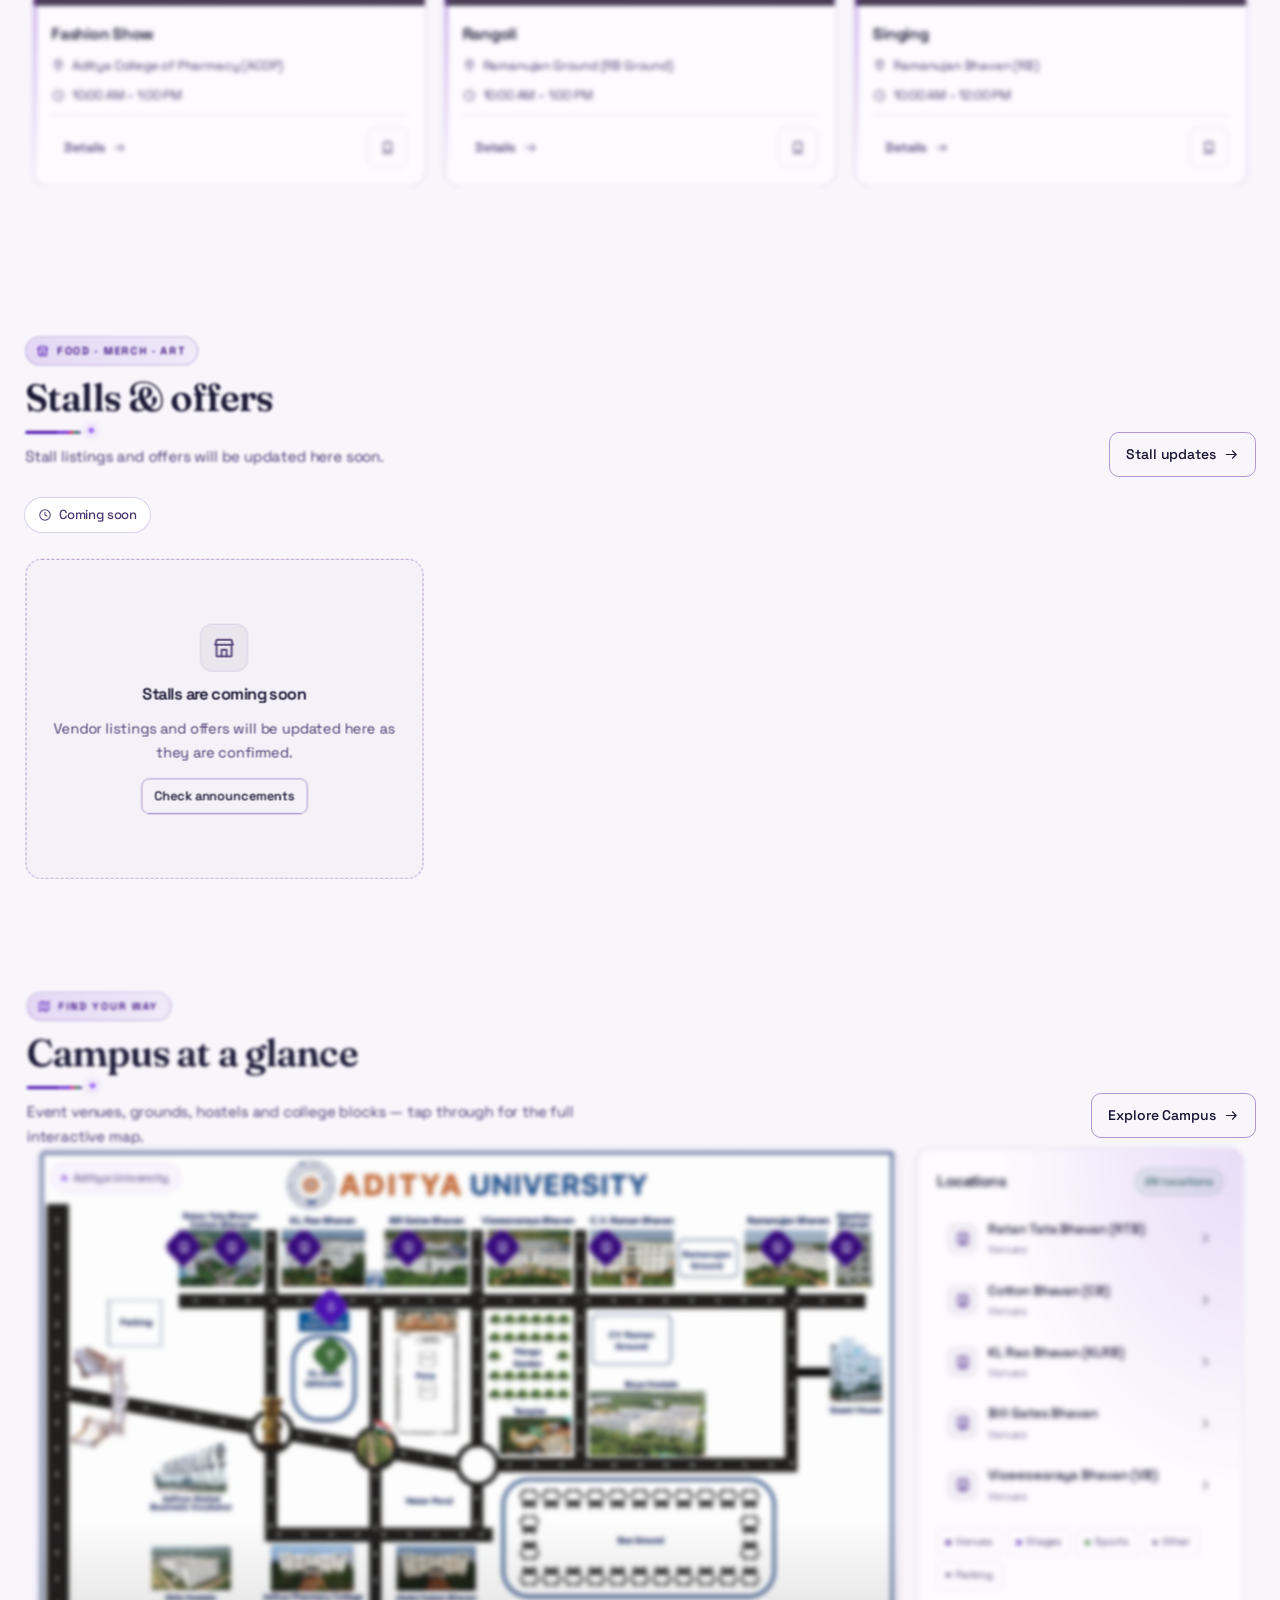
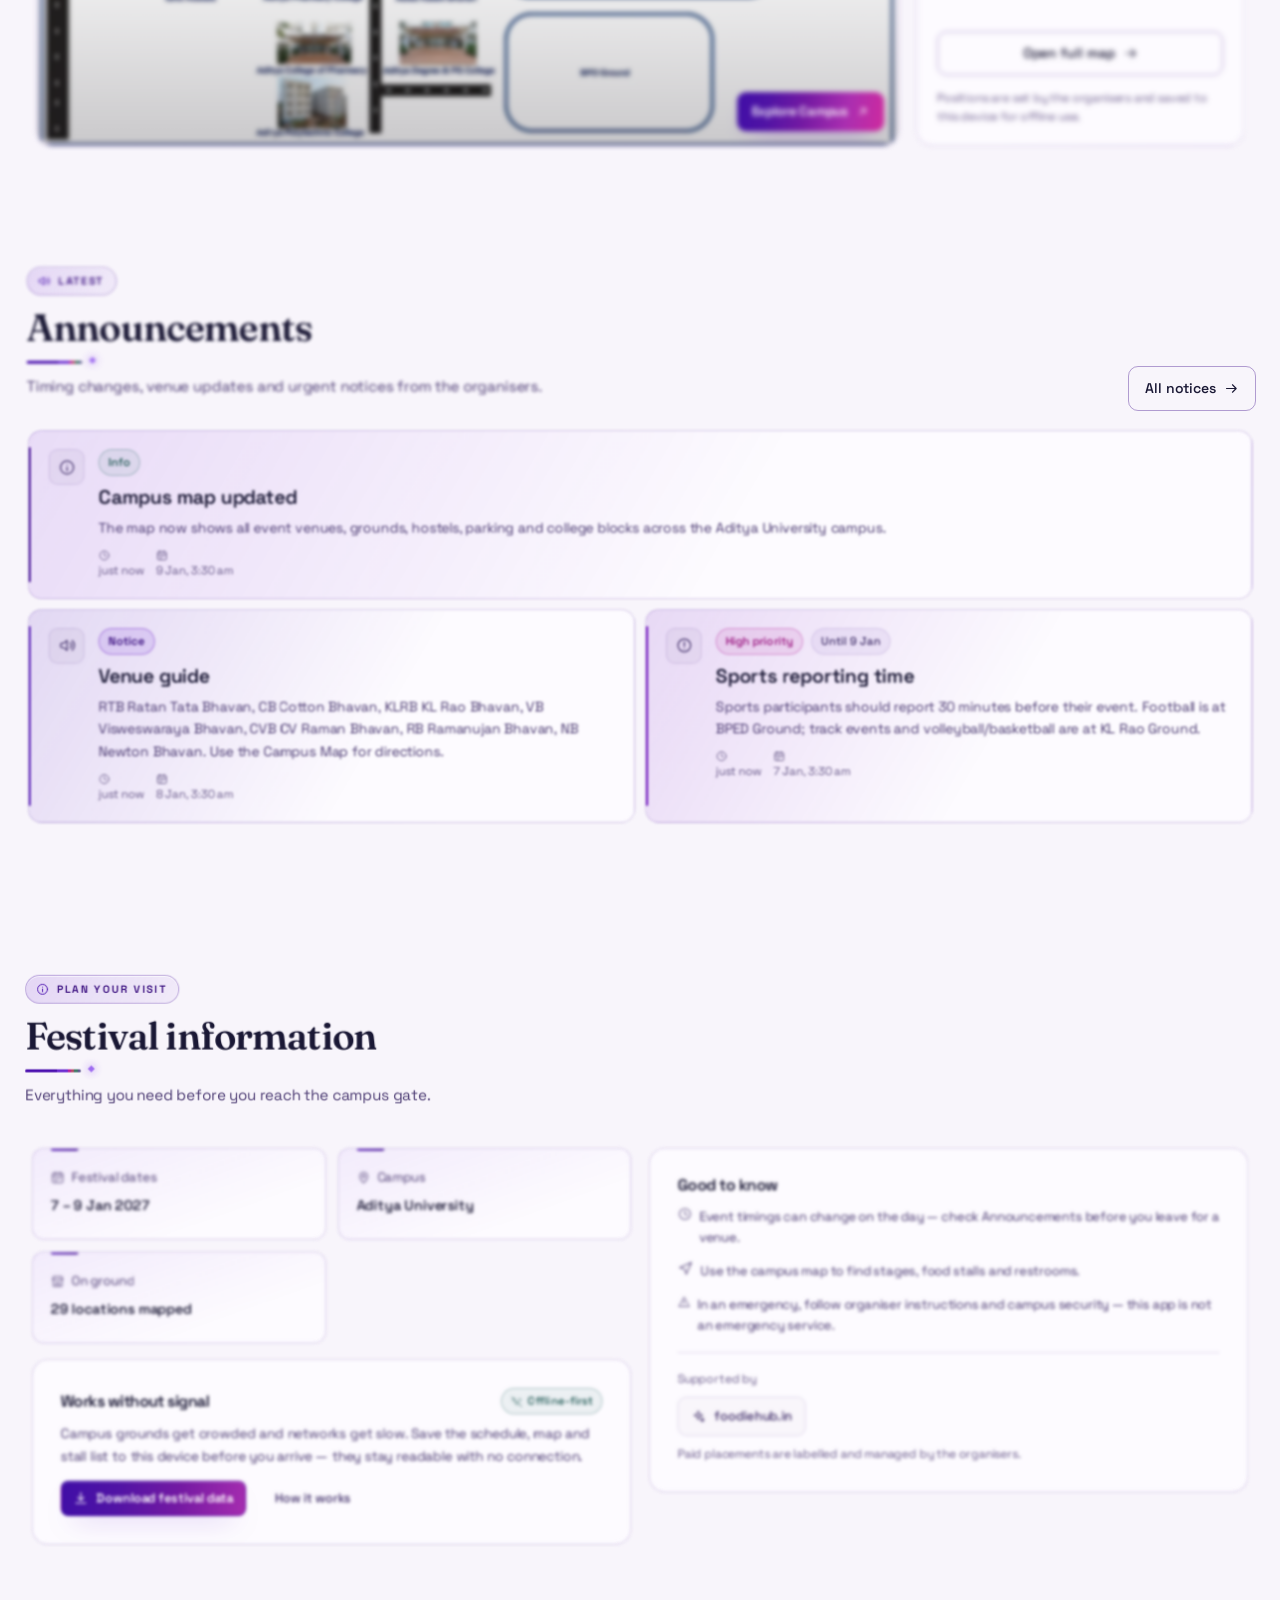
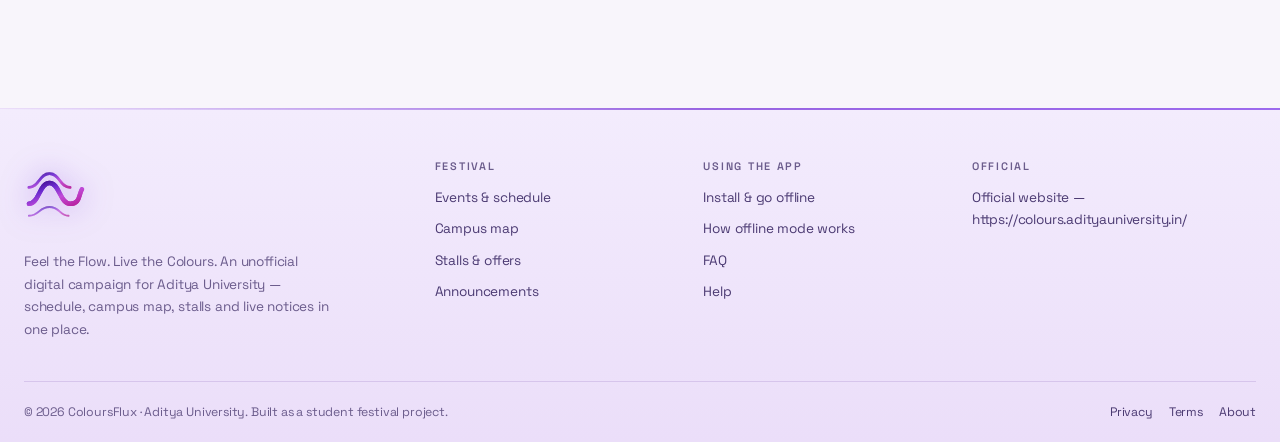
==== commit aa30adbd: "Remove stall totals and blur from stalls page Remove the count badge and count text while keeping th" ====
--- a/index.html
+++ b/index.html
@@ -6,7 +6,7 @@
     /* One-time reset for browsers still running an old service-worker cache. */
     (function () {
       try {
-        var stamp = 'v2.0.63';
+        var stamp = 'v2.0.64';
         if (!('serviceWorker' in navigator) || localStorage.getItem('cf.cacheReset') === stamp) return;
         Promise.all([navigator.serviceWorker.getRegistrations(), caches.keys()])
           .then(function (res) {
@@ -66,9 +66,9 @@
       }
     } catch (e) {}
   </script>
-  <link rel="stylesheet" href="assets/css/base.css?v=2.0.63" />
-  <link rel="stylesheet" href="assets/css/components.css?v=2.0.63" />
-  <link rel="stylesheet" href="assets/css/pages.css?v=2.0.63" />
+  <link rel="stylesheet" href="assets/css/base.css?v=2.0.64" />
+  <link rel="stylesheet" href="assets/css/components.css?v=2.0.64" />
+  <link rel="stylesheet" href="assets/css/pages.css?v=2.0.64" />
   <link rel="stylesheet" href="assets/css/intro.css?v=9" />
   <noscript><style>.intro { display: none; }</style></noscript>
   <script type="module" src="assets/js/pages/home.js?v=2"></script>
--- a/assets/css/pages.css
+++ b/assets/css/pages.css
@@ -1543,6 +1543,24 @@
   filter: none !important;
 }
 
+body.stalls-page,
+body.stalls-page::before,
+body.stalls-page::after,
+body.stalls-page *,
+body.stalls-page *::before,
+body.stalls-page *::after,
+body.stalls-page *::backdrop {
+  -webkit-backdrop-filter: none !important;
+  backdrop-filter: none !important;
+  filter: none !important;
+}
+
+body.stalls-page .ambient-light,
+body.stalls-page .page-ornament,
+body.stalls-page .aurora-shimmer {
+  display: none !important;
+}
+
 :is(body.event-page, body.events-page) .ambient-light,
 :is(body.event-page, body.events-page) .page-ornament,
 :is(body.event-page, body.events-page) .aurora-shimmer,
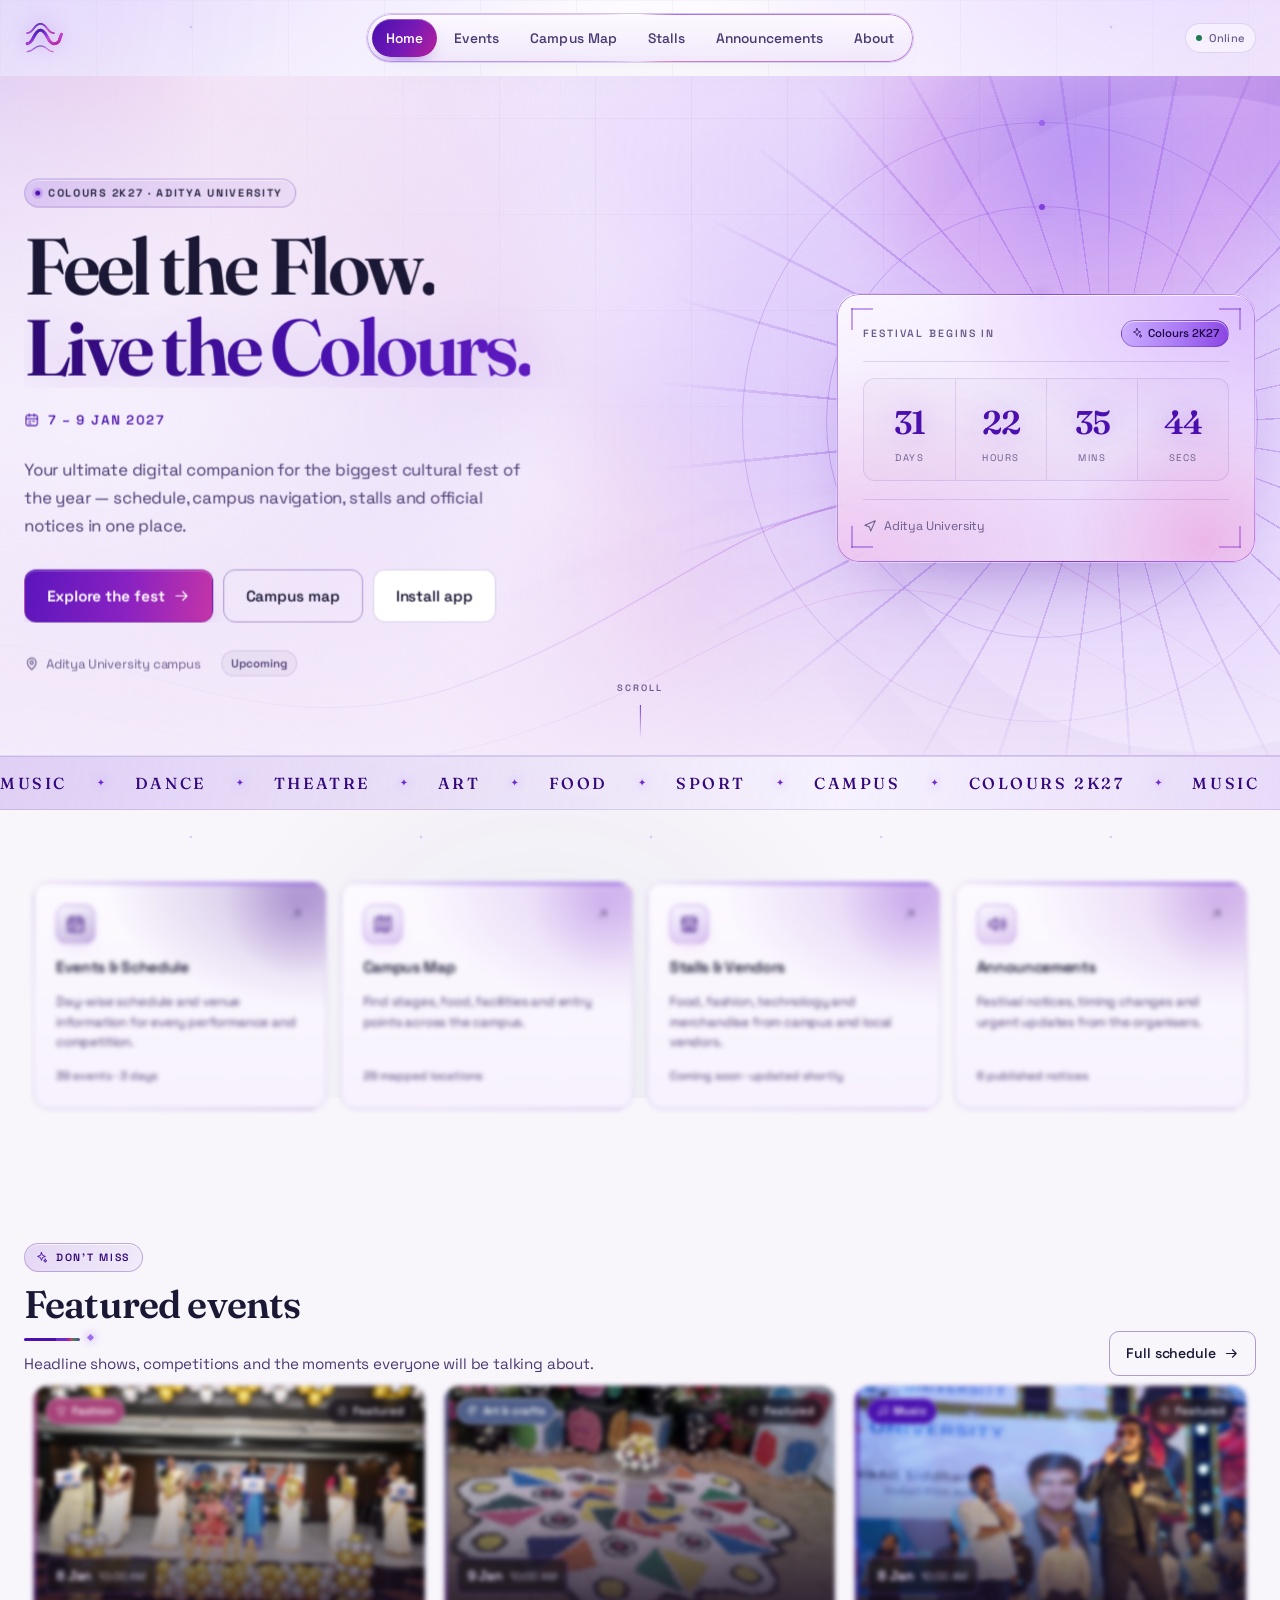
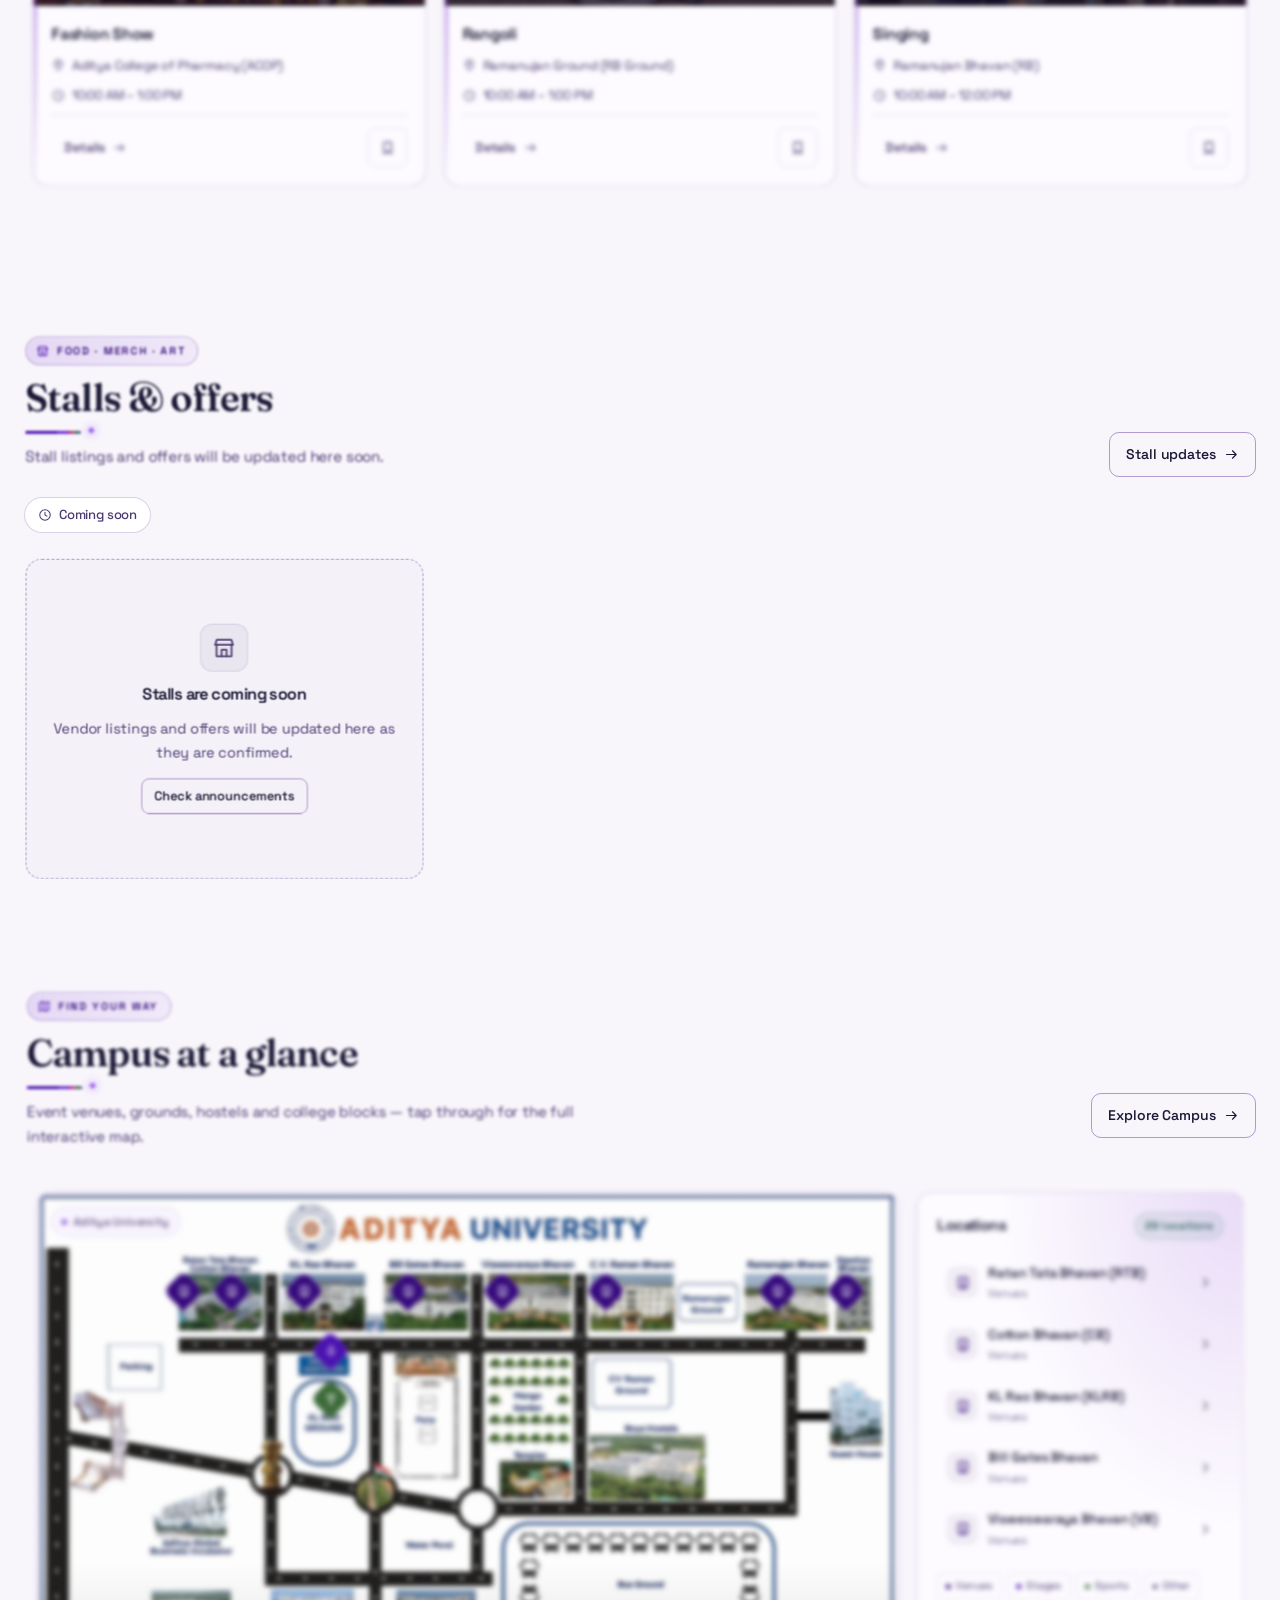
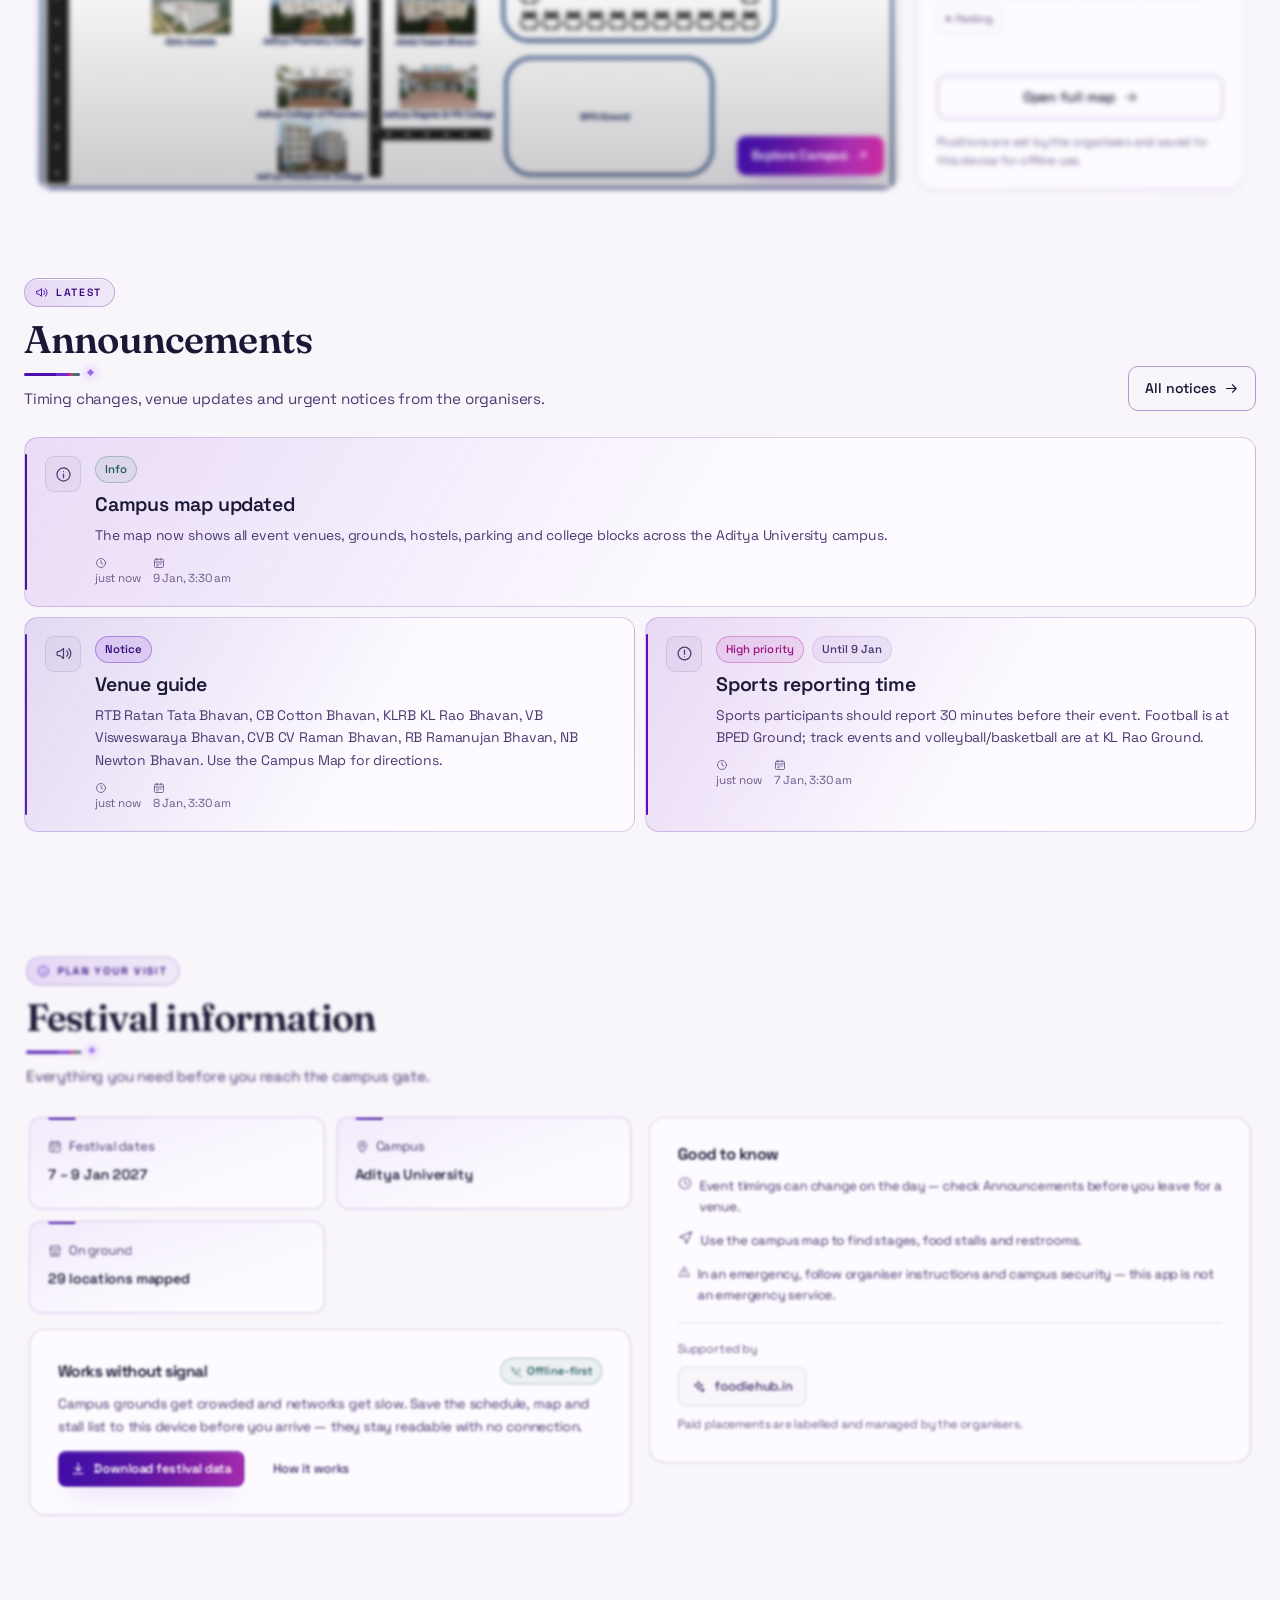
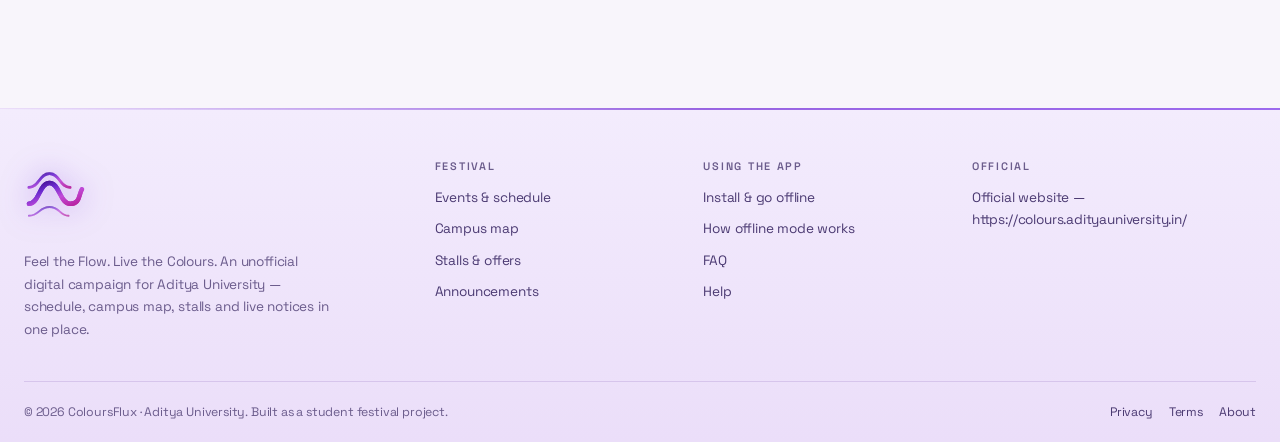
==== commit 532e3d02: "Remove food stalls notice panel Remove the food stalls notice card and image from the Stalls page wh" ====
--- a/index.html
+++ b/index.html
@@ -6,7 +6,7 @@
     /* One-time reset for browsers still running an old service-worker cache. */
     (function () {
       try {
-        var stamp = 'v2.0.64';
+        var stamp = 'v2.0.65';
         if (!('serviceWorker' in navigator) || localStorage.getItem('cf.cacheReset') === stamp) return;
         Promise.all([navigator.serviceWorker.getRegistrations(), caches.keys()])
           .then(function (res) {
@@ -66,9 +66,9 @@
       }
     } catch (e) {}
   </script>
-  <link rel="stylesheet" href="assets/css/base.css?v=2.0.64" />
-  <link rel="stylesheet" href="assets/css/components.css?v=2.0.64" />
-  <link rel="stylesheet" href="assets/css/pages.css?v=2.0.64" />
+  <link rel="stylesheet" href="assets/css/base.css?v=2.0.65" />
+  <link rel="stylesheet" href="assets/css/components.css?v=2.0.65" />
+  <link rel="stylesheet" href="assets/css/pages.css?v=2.0.65" />
   <link rel="stylesheet" href="assets/css/intro.css?v=9" />
   <noscript><style>.intro { display: none; }</style></noscript>
   <script type="module" src="assets/js/pages/home.js?v=2"></script>
--- a/assets/css/pages.css
+++ b/assets/css/pages.css
@@ -540,27 +540,6 @@
   border-radius: 4px;
 }
 
-.stall-source {
-  display: grid;
-  grid-template-columns: minmax(0, 1fr) 210px;
-  gap: 22px;
-  align-items: center;
-}
-
-.stall-source img {
-  width: 100%;
-  aspect-ratio: 4 / 5;
-  object-fit: cover;
-  border-radius: 14px;
-  border: 1px solid var(--border);
-  cursor: zoom-in;
-}
-
-.stall-source img:focus-visible {
-  outline: 3px solid var(--purple-bright, #7b2ff7);
-  outline-offset: 3px;
-}
-
 .food-stall-card .food-stall-media {
   position: relative;
   aspect-ratio: 16 / 9;
@@ -591,11 +570,6 @@
   color: #fff;
   border-color: rgba(255, 255, 255, 0.42);
   background: rgba(35, 8, 58, 0.55);
-}
-
-@media (max-width: 760px) {
-  .stall-source { grid-template-columns: minmax(0, 1fr); gap: 16px; }
-  .stall-source img { max-width: 240px; }
 }
 
 /* ---------- announcements ---------- */
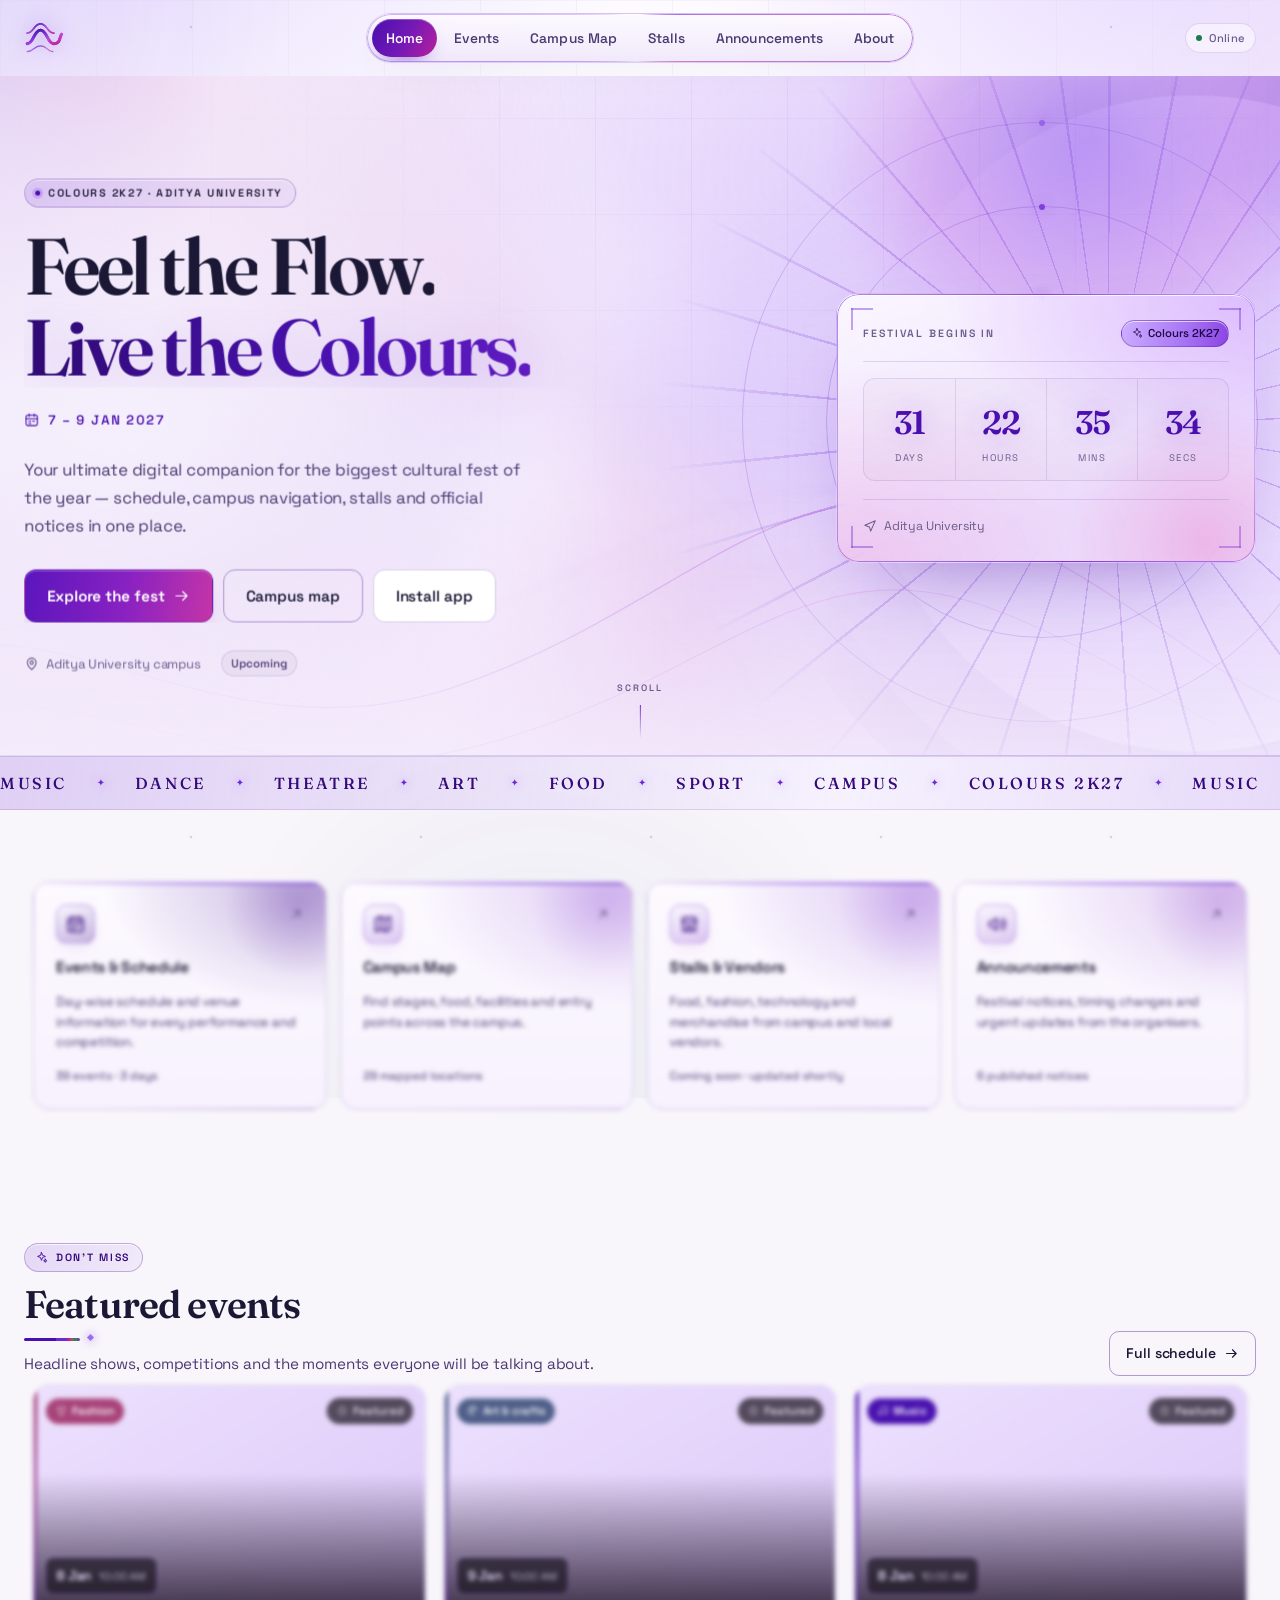
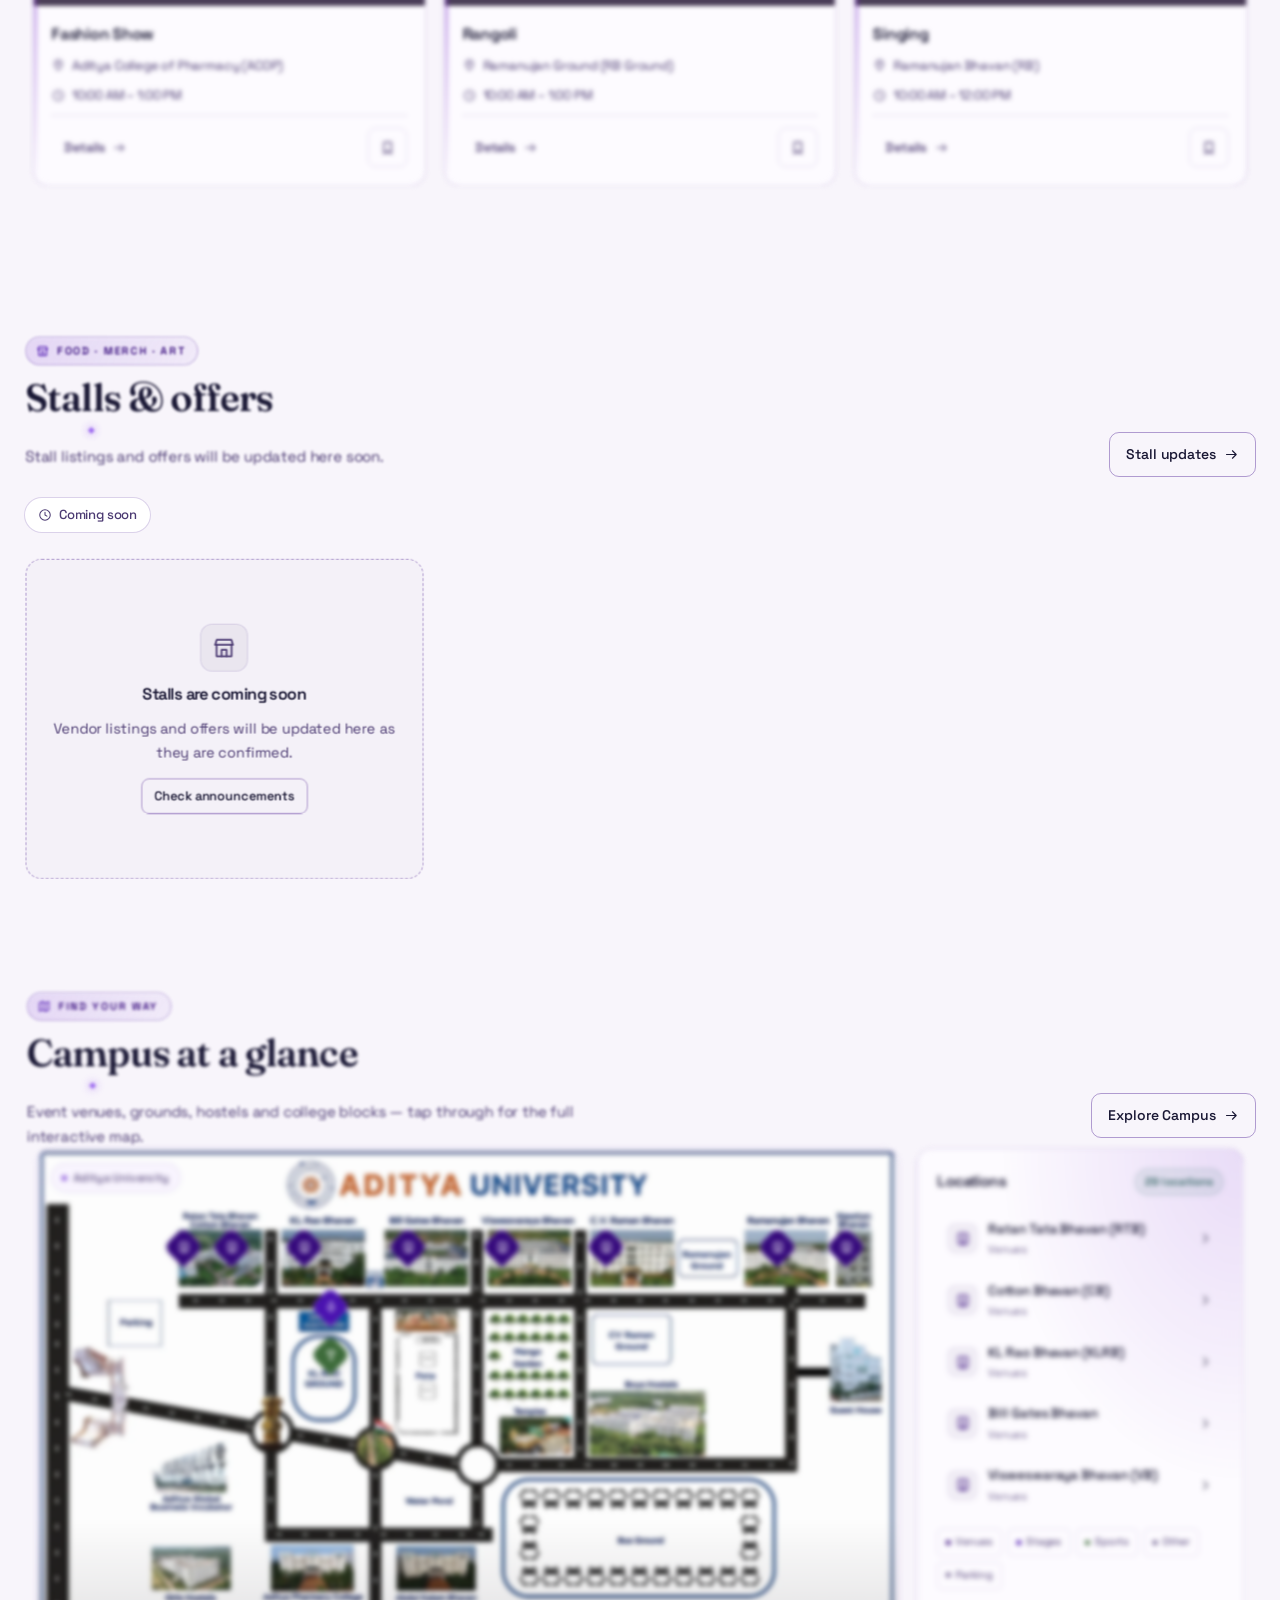
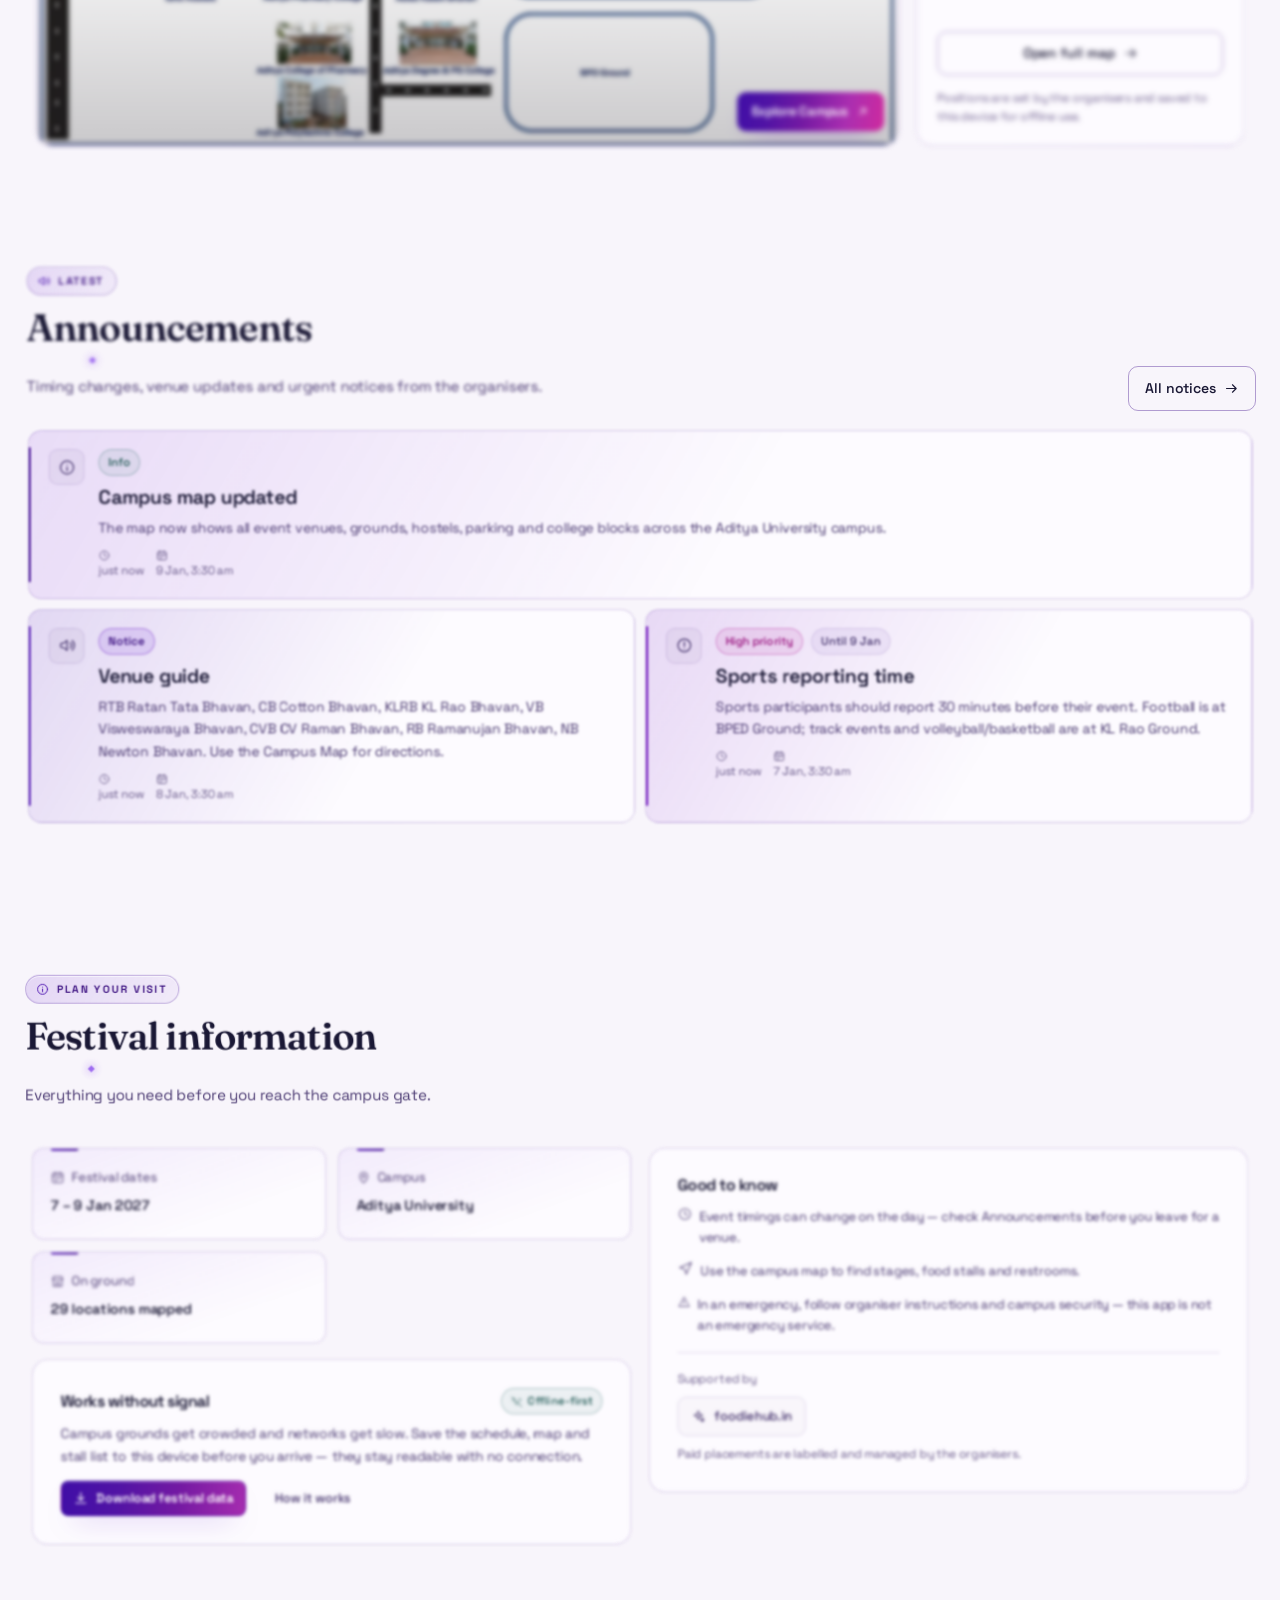
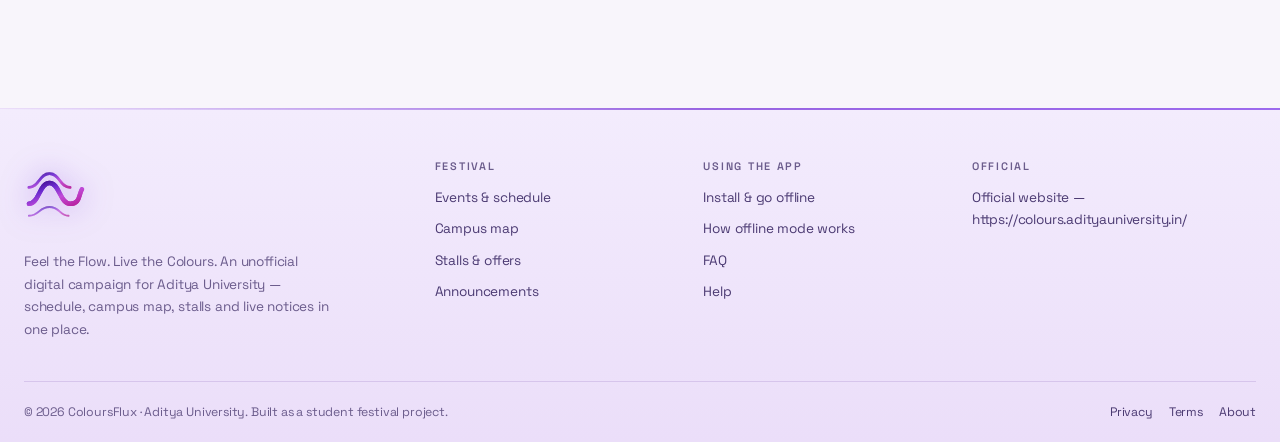
==== commit 811648d6: "Add official travel information Add how-to-reach details for train, air and road travel plus the cam" ====
--- a/index.html
+++ b/index.html
@@ -6,7 +6,7 @@
     /* One-time reset for browsers still running an old service-worker cache. */
     (function () {
       try {
-        var stamp = 'v2.0.65';
+        var stamp = 'v2.0.66';
         if (!('serviceWorker' in navigator) || localStorage.getItem('cf.cacheReset') === stamp) return;
         Promise.all([navigator.serviceWorker.getRegistrations(), caches.keys()])
           .then(function (res) {
@@ -66,9 +66,9 @@
       }
     } catch (e) {}
   </script>
-  <link rel="stylesheet" href="assets/css/base.css?v=2.0.65" />
-  <link rel="stylesheet" href="assets/css/components.css?v=2.0.65" />
-  <link rel="stylesheet" href="assets/css/pages.css?v=2.0.65" />
+  <link rel="stylesheet" href="assets/css/base.css?v=2.0.66" />
+  <link rel="stylesheet" href="assets/css/components.css?v=2.0.66" />
+  <link rel="stylesheet" href="assets/css/pages.css?v=2.0.66" />
   <link rel="stylesheet" href="assets/css/intro.css?v=9" />
   <noscript><style>.intro { display: none; }</style></noscript>
   <script type="module" src="assets/js/pages/home.js?v=2"></script>
